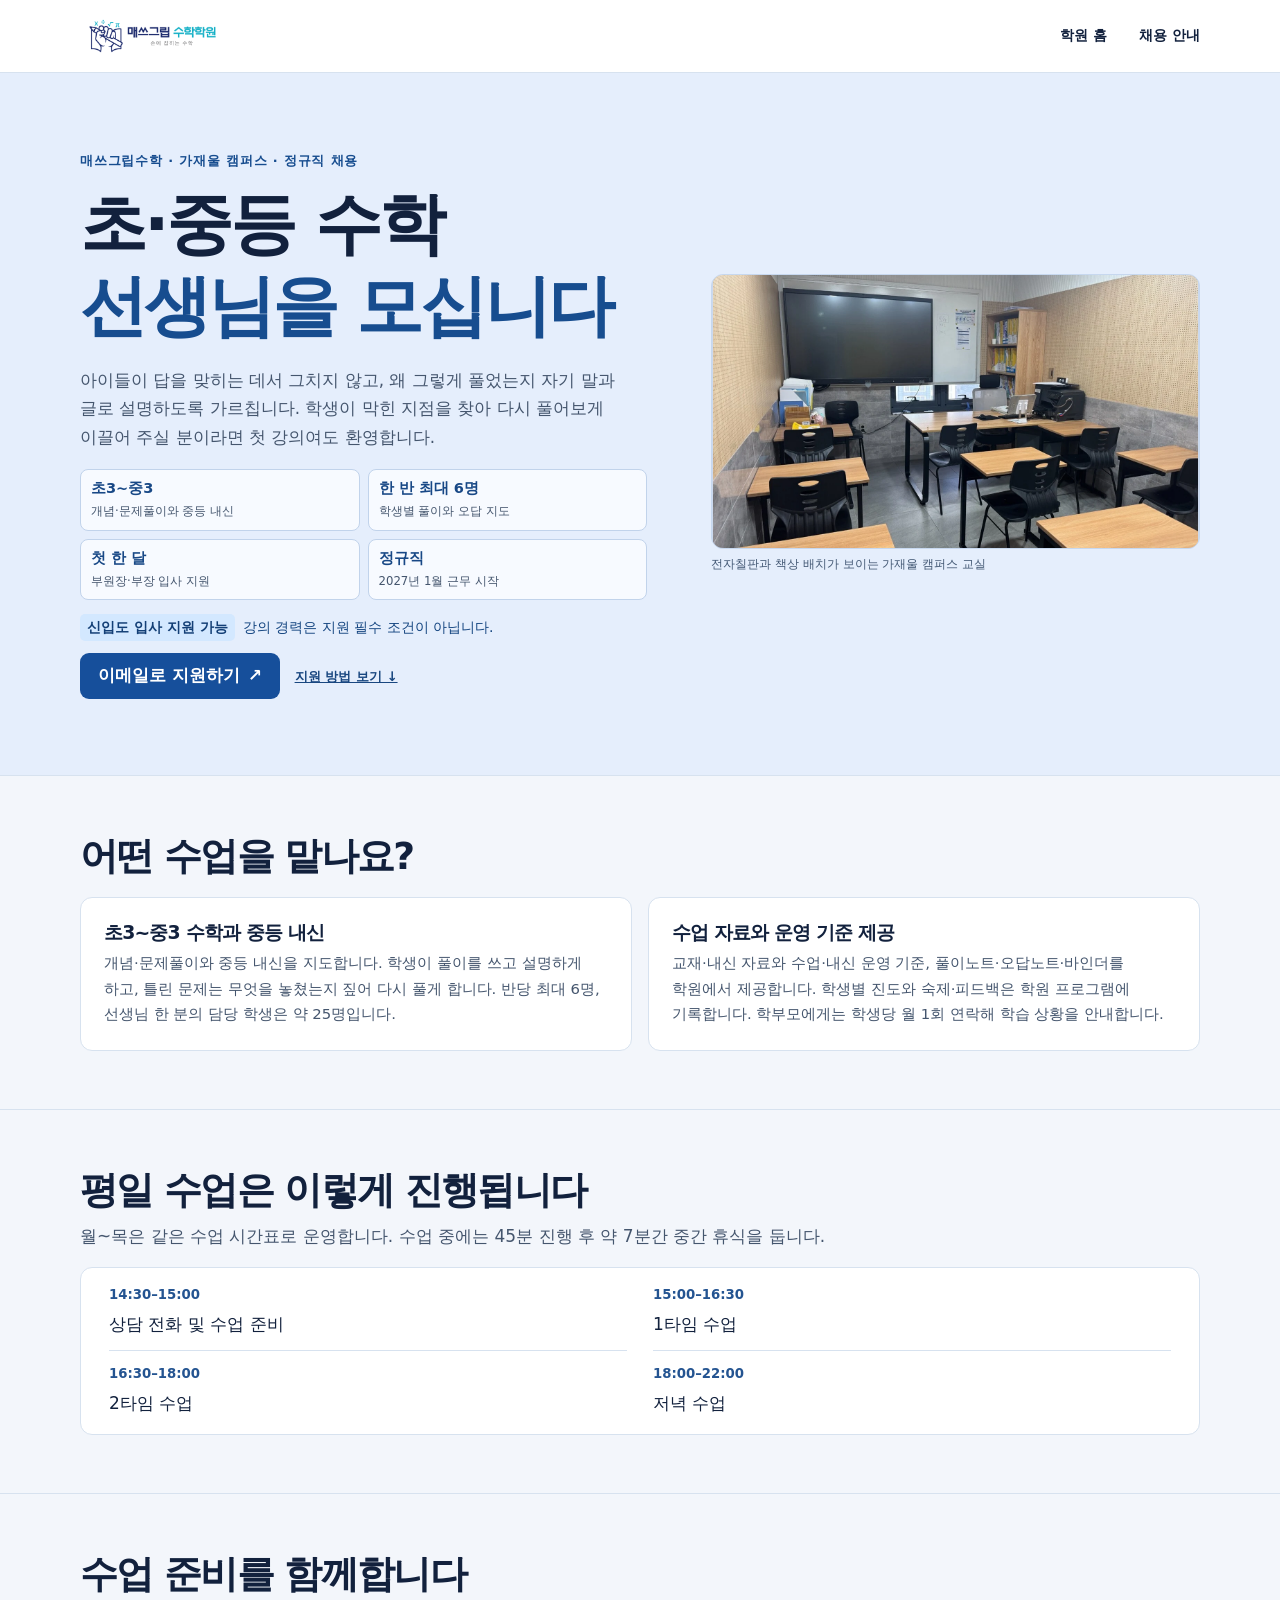
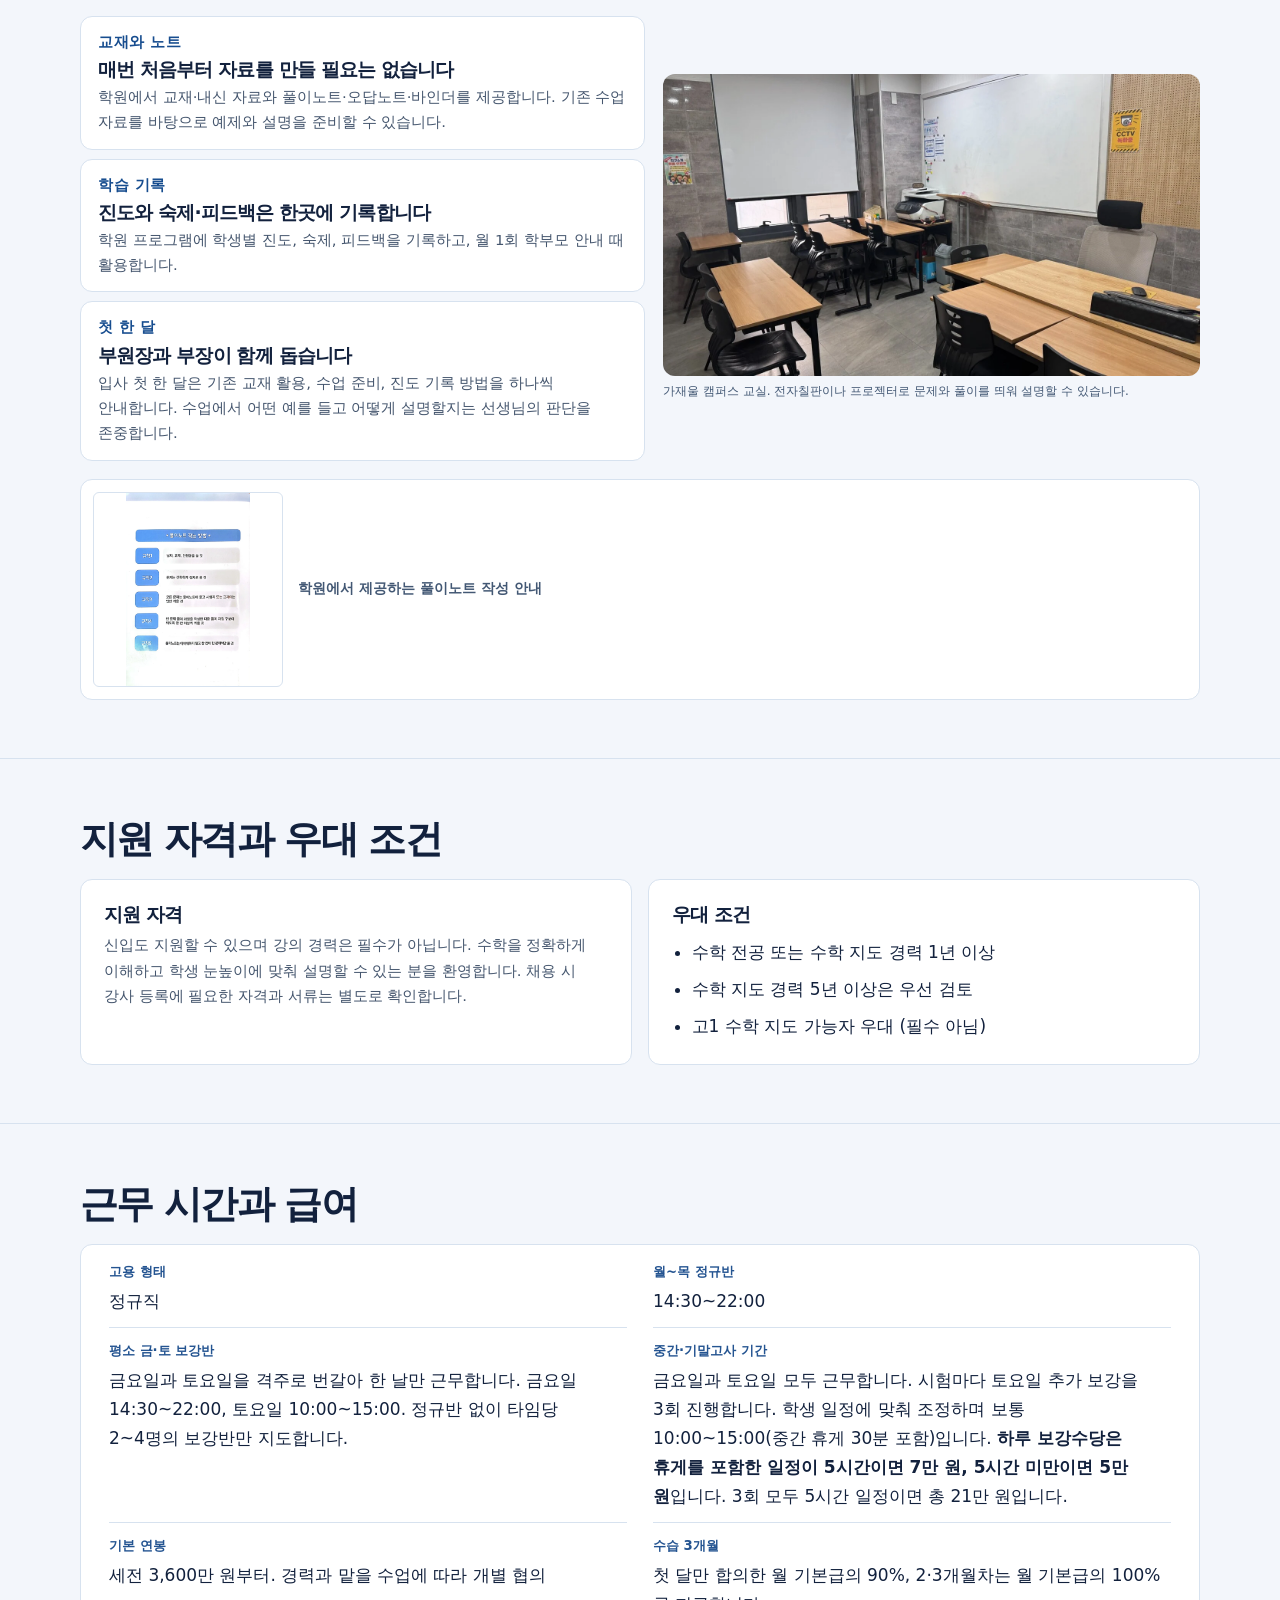
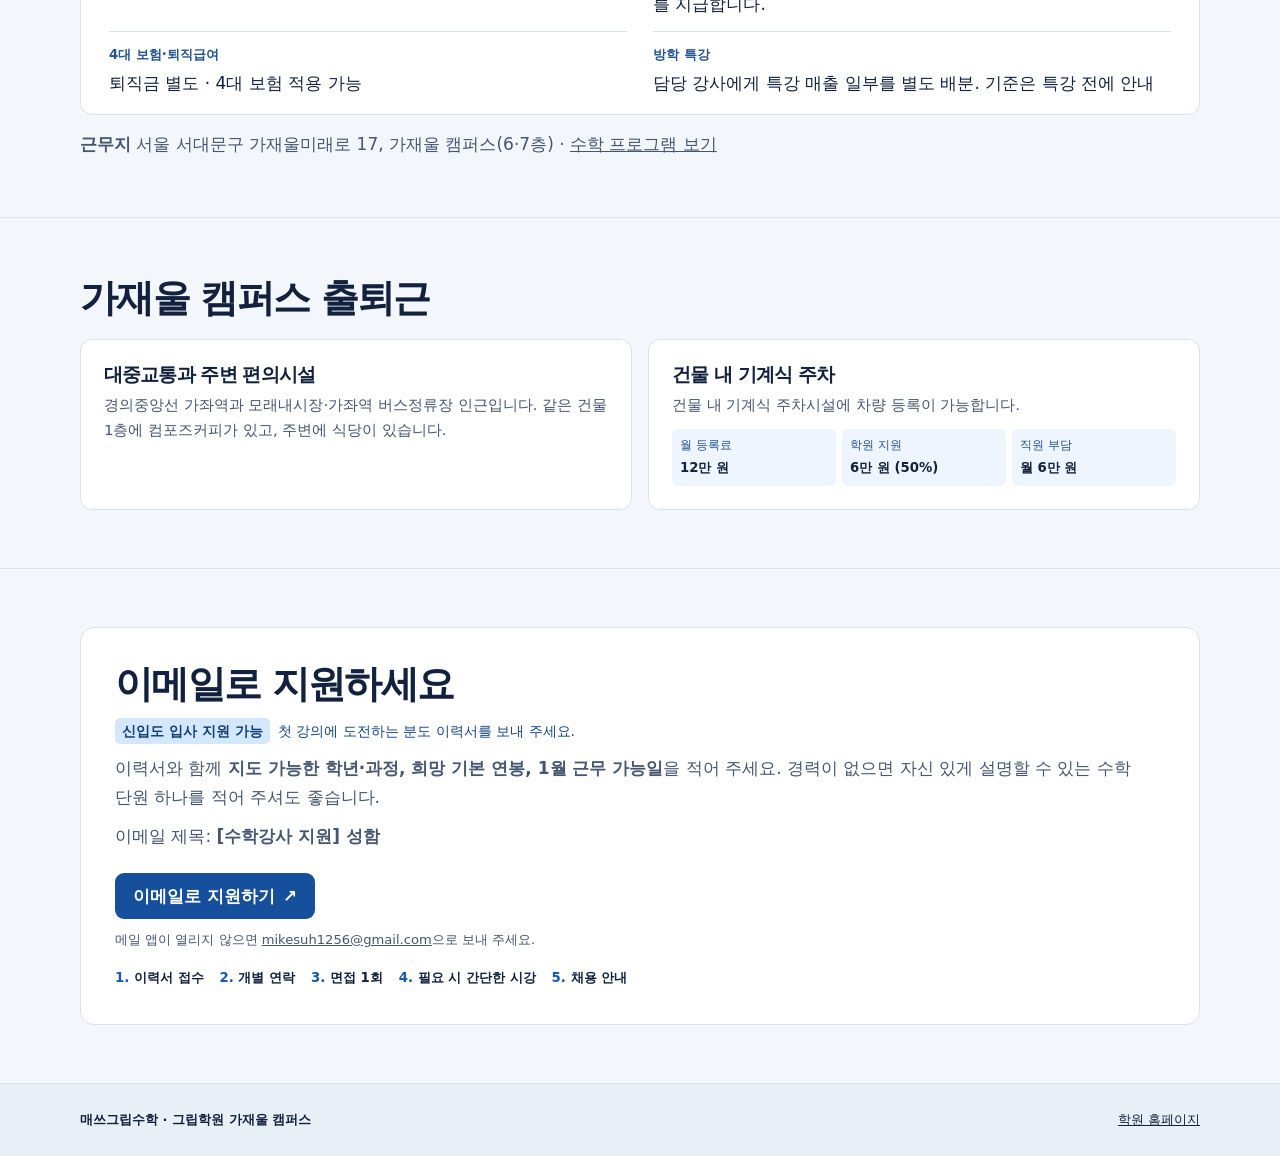
==== recruit/index.html @ 3f218a0b "Add Math instructor recruiting page" ====
<!doctype html>
<html lang="ko"><head><meta charset="utf-8"><meta name="viewport" content="width=device-width,initial-scale=1"><title>초·중등 수학 강사 채용 | 매쓰그립수학</title><meta name="description" content="서울 서대문구 가재울 매쓰그립수학에서 초3~중3을 지도할 수학 선생님을 모십니다."><link rel="stylesheet" href="_assets/recruit.css"></head>
<body><a class="skip" href="#main">본문 바로가기</a>
<header class="top"><div class="wrap"><a href="https://www.megrip.com/math.html" aria-label="매쓰그립수학 프로그램"><img class="logo" src="_assets/math-logo-wordmark.png" alt="매쓰그립수학"></a><nav class="nav" aria-label="주 메뉴"><a href="https://www.megrip.com/">학원 홈</a><a href="/recruit/" aria-current="page">채용 안내</a></nav></div></header>
<main id="main"><div class="hero"><div class="wrap split"><div><p class="kicker">매쓰그립수학 · 가재울 캠퍼스 · 정규직 채용</p><h1>초·중등 수학 <span>선생님을 모십니다</span></h1><p class="lead">아이들이 답을 맞히는 데서 그치지 않고, 왜 그렇게 풀었는지 자기 말과 글로 설명하도록 가르칩니다. 학생이 막힌 지점을 찾아 다시 풀어보게 이끌어 주실 분이라면 첫 강의여도 환영합니다.</p>
<ul class="hero-facts" aria-label="채용 핵심 조건"><li><strong>초3~중3</strong><span>개념·문제풀이와 중등 내신</span></li><li><strong>한 반 최대 6명</strong><span>학생별 풀이와 오답 지도</span></li><li><strong>첫 한 달</strong><span>부원장·부장 입사 지원</span></li><li><strong>정규직</strong><span>2027년 1월 근무 시작</span></li></ul>
<p class="welcome"><strong>신입도 입사 지원 가능</strong><span>강의 경력은 지원 필수 조건이 아닙니다.</span></p>
<a class="cta" href="mailto:mikesuh1256@gmail.com?subject=%5B%EC%88%98%ED%95%99%EA%B0%95%EC%82%AC%20%EC%A7%80%EC%9B%90%5D%20%EC%84%B1%ED%95%A8">이메일로 지원하기 <span aria-hidden="true">↗</span></a> <a class="method" href="#apply">지원 방법 보기 ↓</a></div><figure class="hero-media"><img src="_assets/classroom-electronic-board.webp" alt="전자칠판과 개별 책상이 있는 가재울 캠퍼스 교실 전경" fetchpriority="high"><figcaption>전자칠판과 책상 배치가 보이는 가재울 캠퍼스 교실</figcaption></figure></div></div>

<section class="section" aria-labelledby="work-title"><div class="wrap"><h2 id="work-title">어떤 수업을 맡나요?</h2><div class="stack">
<article class="tile"><h3>초3~중3 수학과 중등 내신</h3><p>개념·문제풀이와 중등 내신을 지도합니다. 학생이 풀이를 쓰고 설명하게 하고, 틀린 문제는 무엇을 놓쳤는지 짚어 다시 풀게 합니다. 반당 최대 6명, 선생님 한 분의 담당 학생은 약 25명입니다.</p></article>
<article class="tile"><h3>수업 자료와 운영 기준 제공</h3><p>교재·내신 자료와 수업·내신 운영 기준, 풀이노트·오답노트·바인더를 학원에서 제공합니다. 학생별 진도와 숙제·피드백은 학원 프로그램에 기록합니다. 학부모에게는 학생당 월 1회 연락해 학습 상황을 안내합니다.</p></article></div></div></section>

<section class="section" aria-labelledby="day-title"><div class="wrap"><h2 id="day-title">평일 수업은 이렇게 진행됩니다</h2><p class="intro">월~목은 같은 수업 시간표로 운영합니다. 수업 중에는 45분 진행 후 약 7분간 중간 휴식을 둡니다.</p><dl class="facts schedule">
<div><dt>14:30–15:00</dt><dd>상담 전화 및 수업 준비</dd></div>
<div><dt>15:00–16:30</dt><dd>1타임 수업</dd></div>
<div><dt>16:30–18:00</dt><dd>2타임 수업</dd></div>
<div><dt>18:00–22:00</dt><dd>저녁 수업</dd></div>
</dl></div></section>

<section class="section" aria-labelledby="school-title"><div class="wrap"><h2 id="school-title">수업 준비를 함께합니다</h2><div class="support-grid">
<div class="support-list">
<article class="tile"><p class="type">교재와 노트</p><h3>매번 처음부터 자료를 만들 필요는 없습니다</h3><p>학원에서 교재·내신 자료와 풀이노트·오답노트·바인더를 제공합니다. 기존 수업 자료를 바탕으로 예제와 설명을 준비할 수 있습니다.</p></article>
<article class="tile"><p class="type">학습 기록</p><h3>진도와 숙제·피드백은 한곳에 기록합니다</h3><p>학원 프로그램에 학생별 진도, 숙제, 피드백을 기록하고, 월 1회 학부모 안내 때 활용합니다.</p></article>
<article class="tile"><p class="type">첫 한 달</p><h3>부원장과 부장이 함께 돕습니다</h3><p>입사 첫 한 달은 기존 교재 활용, 수업 준비, 진도 기록 방법을 하나씩 안내합니다. 수업에서 어떤 예를 들고 어떻게 설명할지는 선생님의 판단을 존중합니다.</p></article>
</div><figure class="detail-media support-photo"><img src="_assets/classroom-whiteboard.webp" alt="화이트보드와 프로젝터 스크린, 책상이 있는 가재울 캠퍼스 빈 교실" loading="lazy"><figcaption>가재울 캠퍼스 교실. 전자칠판이나 프로젝터로 문제와 풀이를 띄워 설명할 수 있습니다.</figcaption></figure></div><figure class="note-guide"><a href="_assets/notebook-writing-guide.webp" aria-label="학원에서 제공하는 풀이노트 작성 안내 크게 보기"><img src="_assets/notebook-writing-guide.webp" alt="문제를 적고 풀이 과정을 정리하는 순서를 담은 풀이노트 작성 안내" loading="lazy"></a><figcaption>학원에서 제공하는 풀이노트 작성 안내</figcaption></figure></div></section>

<section class="section" aria-labelledby="qual-title"><div class="wrap"><h2 id="qual-title">지원 자격과 우대 조건</h2><div class="stack"><article class="tile"><h3>지원 자격</h3><p>신입도 지원할 수 있으며 강의 경력은 필수가 아닙니다. 수학을 정확하게 이해하고 학생 눈높이에 맞춰 설명할 수 있는 분을 환영합니다. 채용 시 강사 등록에 필요한 자격과 서류는 별도로 확인합니다.</p></article><article class="tile"><h3>우대 조건</h3><ul><li>수학 전공 또는 수학 지도 경력 1년 이상</li><li>수학 지도 경력 5년 이상은 우선 검토</li><li>고1 수학 지도 가능자 우대 (필수 아님)</li></ul></article></div></div></section>

<section class="section" aria-labelledby="terms-title"><div class="wrap"><h2 id="terms-title">근무 시간과 급여</h2>
<!-- EMPLOYMENT TERMS: edit only this block after owner sign-off. -->
<dl class="facts"><div><dt>고용 형태</dt><dd>정규직</dd></div><div><dt>월~목 정규반</dt><dd>14:30~22:00</dd></div><div><dt>평소 금·토 보강반</dt><dd>금요일과 토요일을 격주로 번갈아 한 날만 근무합니다. 금요일 14:30~22:00, 토요일 10:00~15:00. 정규반 없이 타임당 2~4명의 보강반만 지도합니다.</dd></div><div><dt>중간·기말고사 기간</dt><dd>금요일과 토요일 모두 근무합니다. 시험마다 토요일 추가 보강을 3회 진행합니다. 학생 일정에 맞춰 조정하며 보통 10:00~15:00(중간 휴게 30분 포함)입니다. <strong>하루 보강수당은 휴게를 포함한 일정이 5시간이면 7만 원, 5시간 미만이면 5만 원</strong>입니다. 3회 모두 5시간 일정이면 총 21만 원입니다.</dd></div><div><dt>기본 연봉</dt><dd>세전 3,600만 원부터. 경력과 맡을 수업에 따라 개별 협의</dd></div><div><dt>수습 3개월</dt><dd>첫 달만 합의한 월 기본급의 90%, 2·3개월차는 월 기본급의 100%를 지급합니다.</dd></div><div><dt>4대 보험·퇴직급여</dt><dd>퇴직금 별도 · 4대 보험 적용 가능</dd></div><div><dt>방학 특강</dt><dd>담당 강사에게 특강 매출 일부를 별도 배분. 기준은 특강 전에 안내</dd></div></dl>
<p class="location"><strong>근무지</strong> 서울 서대문구 가재울미래로 17, 가재울 캠퍼스(6·7층) · <a href="https://www.megrip.com/math.html">수학 프로그램 보기</a></p></div></section>

<section class="section" aria-labelledby="location-title"><div class="wrap"><h2 id="location-title">가재울 캠퍼스 출퇴근</h2><div class="stack">
<article class="tile"><h3>대중교통과 주변 편의시설</h3><p>경의중앙선 가좌역과 모래내시장·가좌역 버스정류장 인근입니다. 같은 건물 1층에 컴포즈커피가 있고, 주변에 식당이 있습니다.</p></article>
<article class="tile"><h3>건물 내 기계식 주차</h3><p>건물 내 기계식 주차시설에 차량 등록이 가능합니다.</p><dl class="parking"><div><dt>월 등록료</dt><dd>12만 원</dd></div><div><dt>학원 지원</dt><dd>6만 원 (50%)</dd></div><div><dt>직원 부담</dt><dd>월 6만 원</dd></div></dl></article>
</div></div></section>

<section class="section" id="apply" aria-labelledby="apply-title"><div class="wrap"><div class="apply"><h2 id="apply-title">이메일로 지원하세요</h2><p class="welcome"><strong>신입도 입사 지원 가능</strong><span>첫 강의에 도전하는 분도 이력서를 보내 주세요.</span></p><p>이력서와 함께 <strong>지도 가능한 학년·과정, 희망 기본 연봉, 1월 근무 가능일</strong>을 적어 주세요. 경력이 없으면 자신 있게 설명할 수 있는 수학 단원 하나를 적어 주셔도 좋습니다.</p><p>이메일 제목: <strong>[수학강사 지원] 성함</strong></p>
<a class="cta" href="mailto:mikesuh1256@gmail.com?subject=%5B%EC%88%98%ED%95%99%EA%B0%95%EC%82%AC%20%EC%A7%80%EC%9B%90%5D%20%EC%84%B1%ED%95%A8">이메일로 지원하기 <span aria-hidden="true">↗</span></a>
<p class="fine">메일 앱이 열리지 않으면 <a href="mailto:mikesuh1256@gmail.com">mikesuh1256@gmail.com</a>으로 보내 주세요.</p>
<ol class="steps" aria-label="채용 절차"><li>이력서 접수</li><li>개별 연락</li><li>면접 1회</li><li>필요 시 간단한 시강</li><li>채용 안내</li></ol></div></div></section></main>
<footer class="foot"><div class="wrap"><strong>매쓰그립수학 · 그립학원 가재울 캠퍼스</strong><a href="https://www.megrip.com/">학원 홈페이지</a></div></footer></body></html>
---- recruit/_assets/recruit.css ----
:root{color-scheme:light;--ink:#12213d;--muted:#45566e;--accent:#1559ad;--paper:#f3f6fb;--white:#fff;--line:#d7e2ef;--measure:1120px}
*{box-sizing:border-box}html{scroll-behavior:smooth}body{margin:0;background:var(--paper);color:var(--ink);font:400 17px/1.7 "Noto Sans KR","Apple SD Gothic Neo","Malgun Gothic",system-ui,sans-serif;word-break:keep-all}
a{color:inherit}a:focus-visible{outline:3px solid #0e61ca;outline-offset:4px}
img{display:block;max-width:100%}h1,h2,h3,p{margin:0}h1,h2,h3{line-height:1.22;letter-spacing:-.045em}h1{font-size:clamp(2.35rem,5.45vw,4.2rem)}h2{font-size:clamp(1.65rem,3.1vw,2.35rem)}h3{font-size:1.18rem}p{color:var(--muted)}ul{margin:12px 0 0;padding-left:1.15em}li+li{margin-top:8px}
.wrap{width:min(var(--measure),calc(100% - 64px));margin-inline:auto}.skip{position:absolute;top:-60px;left:16px;background:#fff;padding:6px;z-index:5}.skip:focus{top:6px}.top{background:var(--white);border-bottom:1px solid var(--line)}.top .wrap,.foot .wrap{display:flex;align-items:center;justify-content:space-between;gap:16px;min-height:72px}.logo{width:145px;min-width:100px}.nav{display:flex;gap:clamp(12px,3vw,32px);font-size:.86rem;align-items:center;font-weight:700}.nav a{text-decoration:none}.nav a:hover,.fine a:hover{text-decoration:underline}
.hero{padding:clamp(32px,6vw,78px) 0;background:#e5eefc;border-bottom:1px solid var(--line)}.split{display:grid;grid-template-columns:1.16fr 1fr;align-items:center;gap:clamp(22px,5vw,64px)}.kicker{font-size:.8rem;font-weight:850;color:#174d8f;letter-spacing:.065em;margin-bottom:12px}.lead{max-width:42em;margin-top:18px;font-size:1.05rem}.type{font-size:.85rem;font-weight:800;color:#174d8f;letter-spacing:.035em;margin-bottom:7px}.hero h1 span{display:block;color:#174d8f}.pillset{display:flex;flex-wrap:wrap;gap:8px;margin-top:18px}.pill{border:1px solid #b8cdea;padding:3px 10px;border-radius:99px;background:#f7faff;font-size:.81rem;font-weight:750}.cta{display:inline-flex;align-items:center;justify-content:center;min-height:46px;border-radius:9px;background:#164f9b;color:white;padding:10px 18px;text-decoration:none;font-weight:800;line-height:1.35;gap:8px}.cta:hover{background:#103a75}.hero .cta,.apply .cta{margin-top:22px}.hero-media,.detail-media{margin:0}.hero-media img{width:100%;aspect-ratio:4/3;object-fit:cover;border-radius:16px;border:1px solid #c7d8ef;background:#ccd9ed}.hero-media figcaption,.detail-media figcaption{font-size:.75rem;margin-top:5px;color:#435874}
.section{padding:clamp(30px,5vw,58px) 0}.section+.section{border-top:1px solid var(--line)}.intro{margin-top:8px}.job-card{margin-top:18px;padding:clamp(18px,4vw,29px);display:flex;align-items:center;justify-content:space-between;gap:20px;background:white;border:1px solid var(--line);border-radius:14px}.job-card p:not(.type){margin-top:9px}.stack{display:grid;grid-template-columns:1fr 1fr;gap:16px;margin-top:17px}.tile{background:white;border:1px solid var(--line);border-radius:12px;padding:clamp(15px,3vw,23px)}.tile h3{margin-bottom:7px}.tile p{font-size:.93rem}.facts{display:grid;grid-template-columns:repeat(2,minmax(0,1fr));gap:0 26px;margin:16px 0 0;background:white;padding:4px clamp(16px,3.5vw,28px);border:1px solid var(--line);border-radius:12px}.facts div{padding:12px 0;border-bottom:1px solid var(--line)}.facts div:nth-last-child(-n+2){border-bottom:0}.facts dt{font-size:.83rem;font-weight:850;color:#245491}.facts dd{margin:3px 0 0}.location{margin-top:15px}.detail-media img{width:100%;aspect-ratio:16/8;object-fit:cover;border-radius:12px}.apply{background:white;border:1px solid var(--line);border-radius:14px;padding:clamp(18px,4vw,34px)}.apply p{margin-top:10px}.fine{font-size:.82rem;margin-top:12px;overflow-wrap:anywhere}.steps{display:flex;flex-wrap:wrap;gap:7px 16px;padding:0;margin:16px 0 0;list-style:none;counter-reset:step}.steps li{margin:0;counter-increment:step;font-size:.83rem;font-weight:750}.steps li:before{content:counter(step) ". ";color:var(--accent)}.foot{background:#e9eff7;border-top:1px solid var(--line);font-size:.82rem}.foot .wrap{padding-block:14px}
@media(max-width:700px){body{font-size:16px}.wrap{width:calc(100% - 36px)}.top .wrap,.foot .wrap{min-height:58px}.logo{width:118px}.split,.stack{grid-template-columns:1fr}.hero-media img{aspect-ratio:16/10}.job-card{align-items:flex-start;flex-direction:column}.facts{grid-template-columns:1fr}.facts div:nth-last-child(2){border-bottom:1px solid var(--line)}.foot .wrap{align-items:flex-start;flex-direction:column;gap:6px}.nav{gap:10px}}
@media(prefers-reduced-motion:reduce){html{scroll-behavior:auto}}
.method{display:inline-block;margin:12px 0 0 9px;padding:5px 0;font-size:.83rem;font-weight:750;color:#194780}.method:hover{color:var(--ink)}
.hero-media img[src*="classroom-"],.detail-media img[src*="classroom-"]{aspect-ratio:16/9;object-fit:contain;object-position:center;border-radius:12px}
.hero-facts{list-style:none;padding:0;display:grid;grid-template-columns:repeat(2,minmax(0,1fr));gap:8px;margin:18px 0 0}.hero-facts li{padding:8px 10px;margin:0;background:#f7faff;border:1px solid #c1d3eb;border-radius:8px;line-height:1.38}.hero-facts strong{display:block;font-size:.91rem;color:#184886}.hero-facts span{font-size:.73rem;color:#45566e}.welcome{display:flex;flex-wrap:wrap;gap:4px 8px;align-items:baseline;margin-top:14px;color:#144580;font-size:.88rem;line-height:1.45}.welcome strong{display:inline-block;background:#d3e8ff;border-radius:5px;padding:3px 7px;color:#133f76}.hero .cta{margin-top:12px}
.support-grid{display:grid;grid-template-columns:1fr .95fr;align-items:center;gap:18px;margin-top:18px}.support-list{display:grid;gap:9px}.support-list .tile{padding:13px 17px}.support-list .type{margin-bottom:3px}.support-list .tile h3{margin-bottom:4px}.parking{display:grid;grid-template-columns:repeat(3,minmax(0,1fr));gap:6px;margin:11px 0 0}.parking div{background:#eef5fe;padding:6px 8px;border-radius:6px}.parking dt{font-size:.74rem;color:#245491}.parking dd{margin:2px 0 0;font-size:.83rem;font-weight:800}
@media(max-width:700px){.support-grid{grid-template-columns:1fr}.hero-facts li{padding:7px 9px}}

.note-guide{margin:18px 0 0;display:grid;grid-template-columns:minmax(100px,190px) minmax(0,1fr);gap:15px;align-items:center;background:white;border:1px solid var(--line);padding:12px;border-radius:12px}.note-guide img{max-height:195px;width:100%;object-fit:contain;border:1px solid var(--line);border-radius:6px}.note-guide figcaption{font-size:.88rem;font-weight:700;color:#435874}
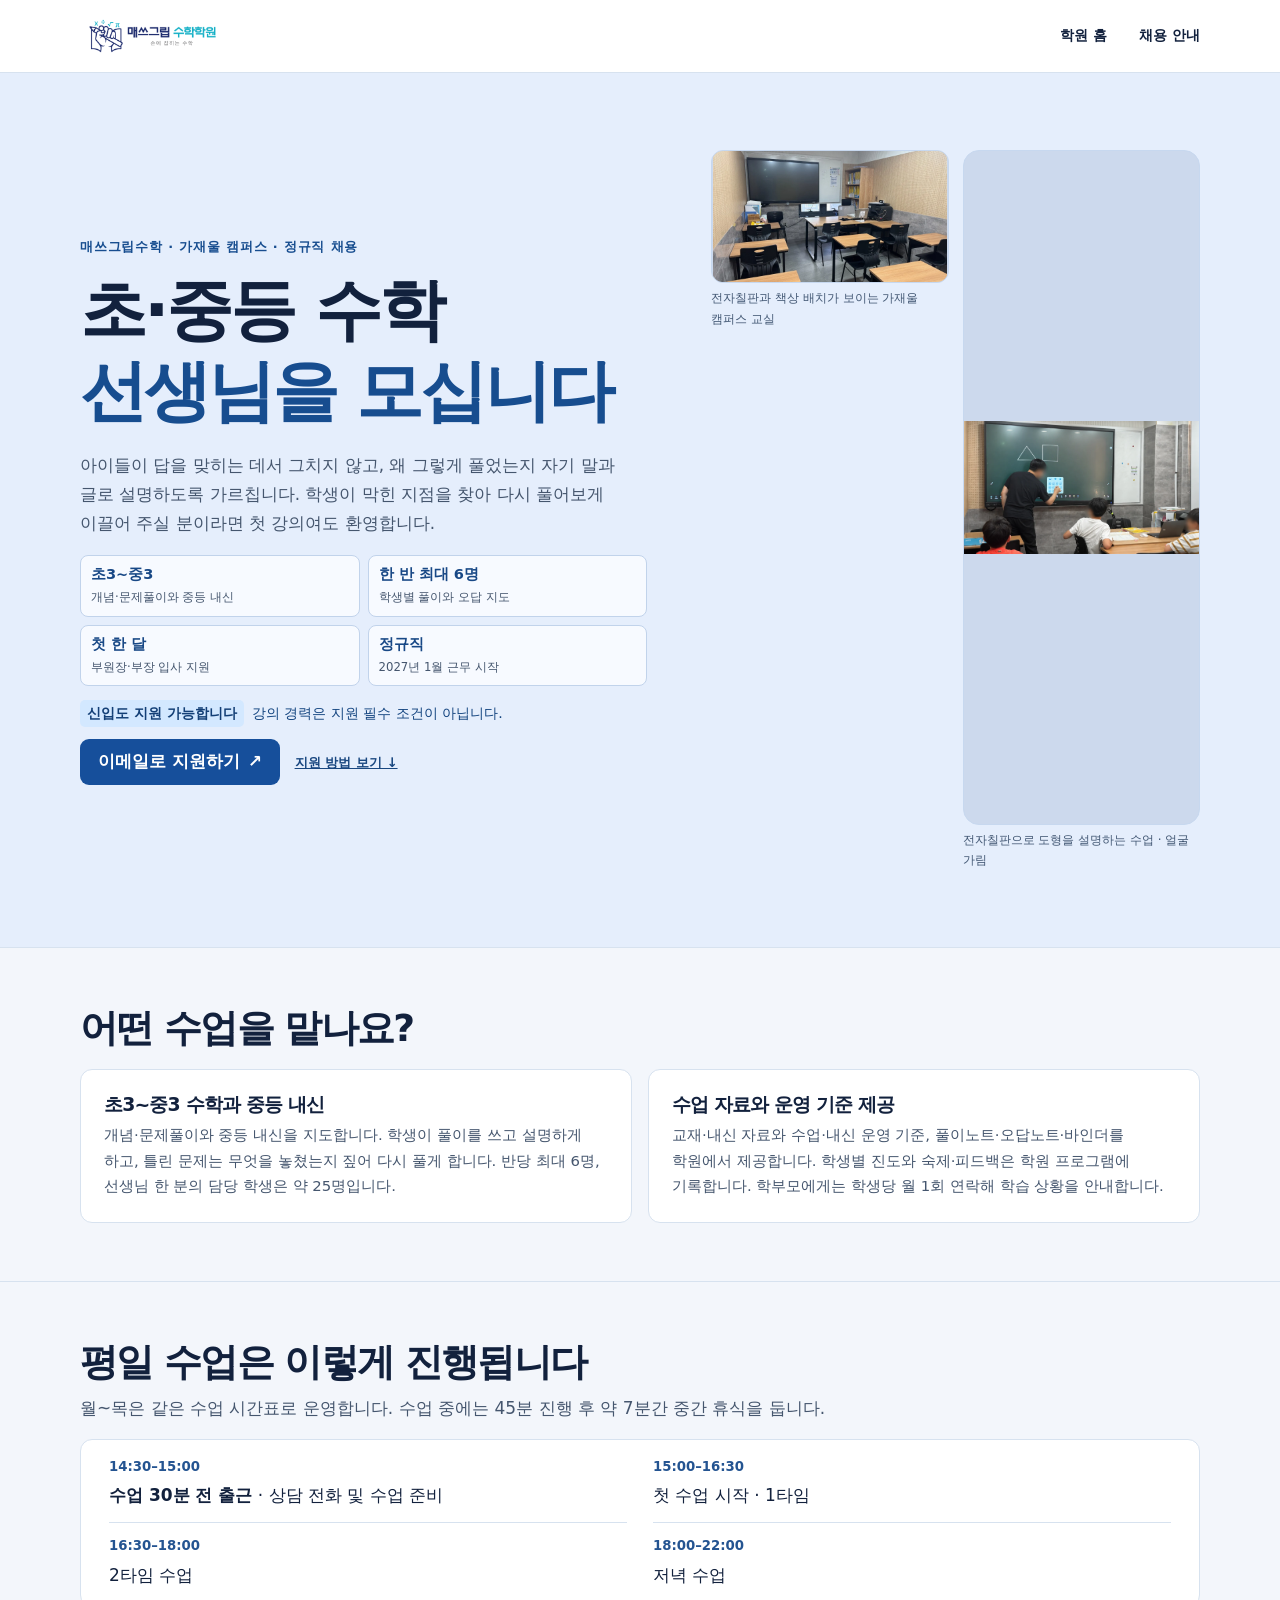
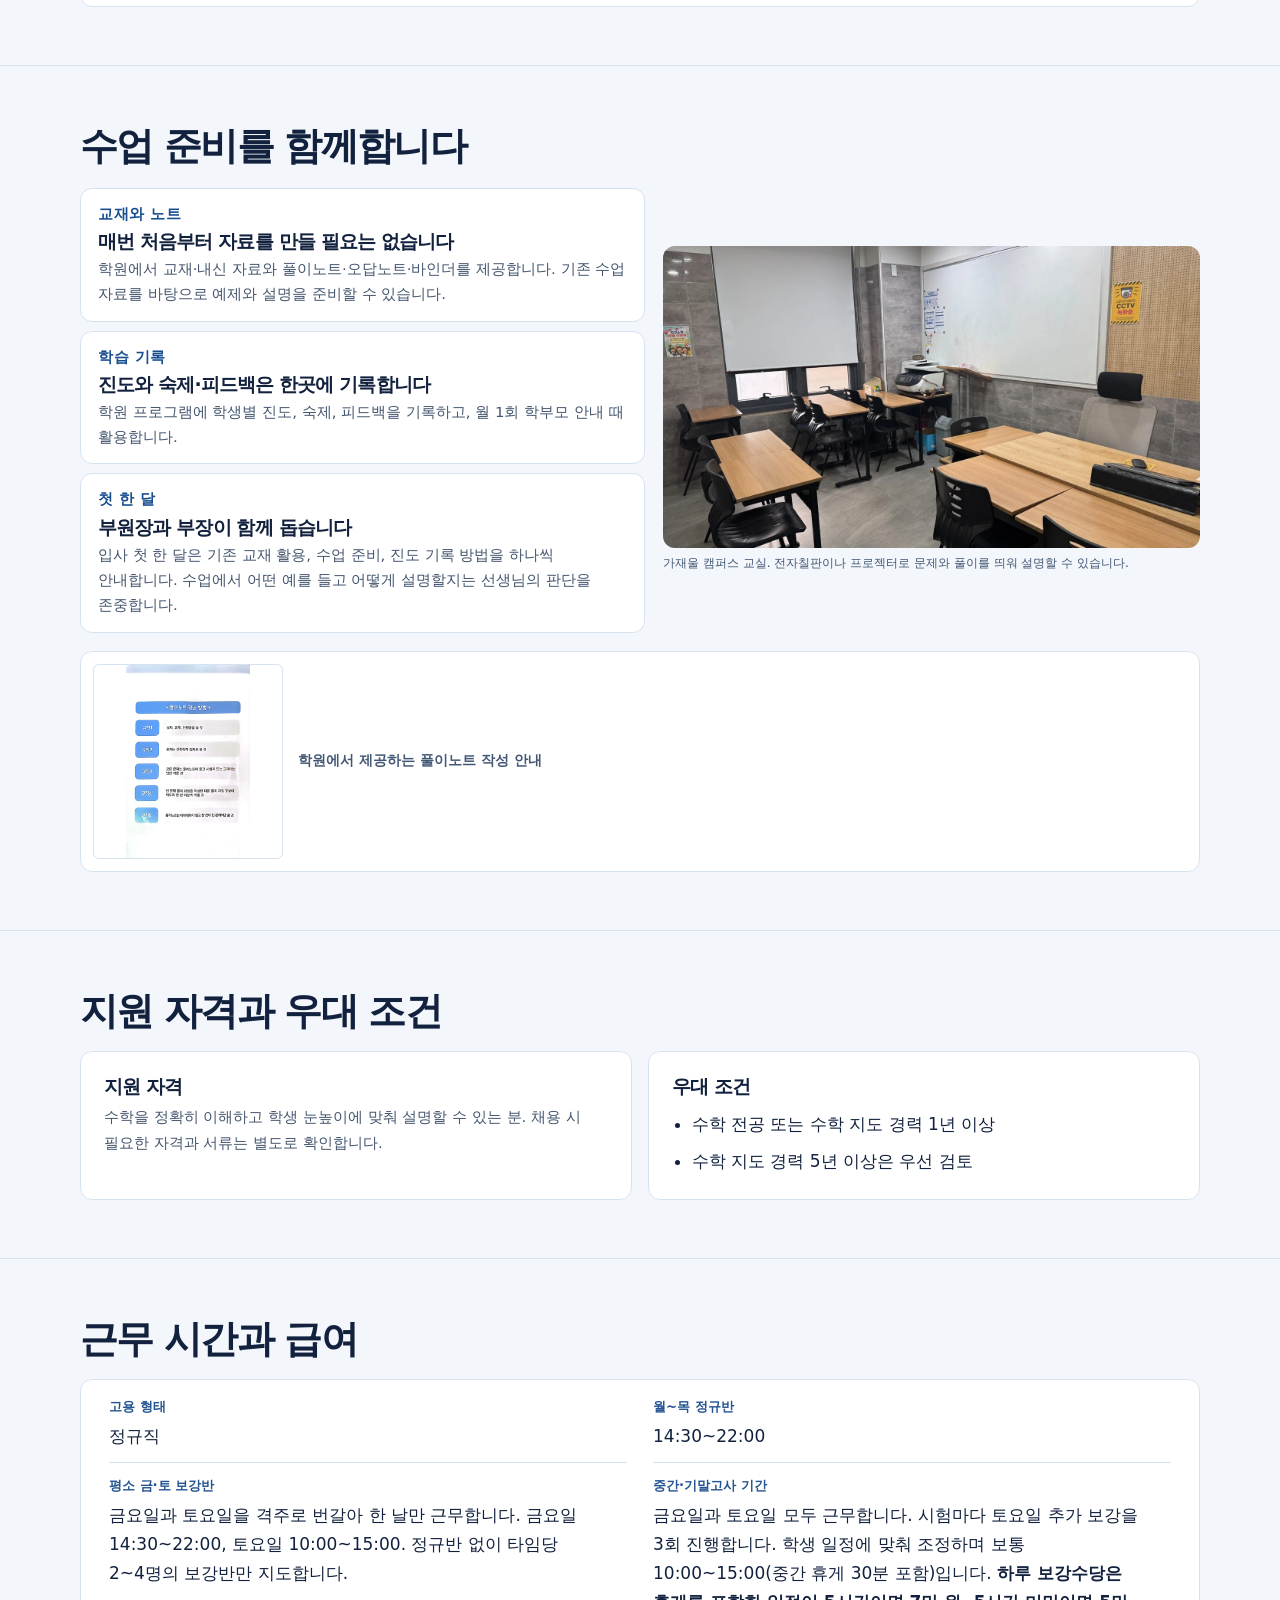
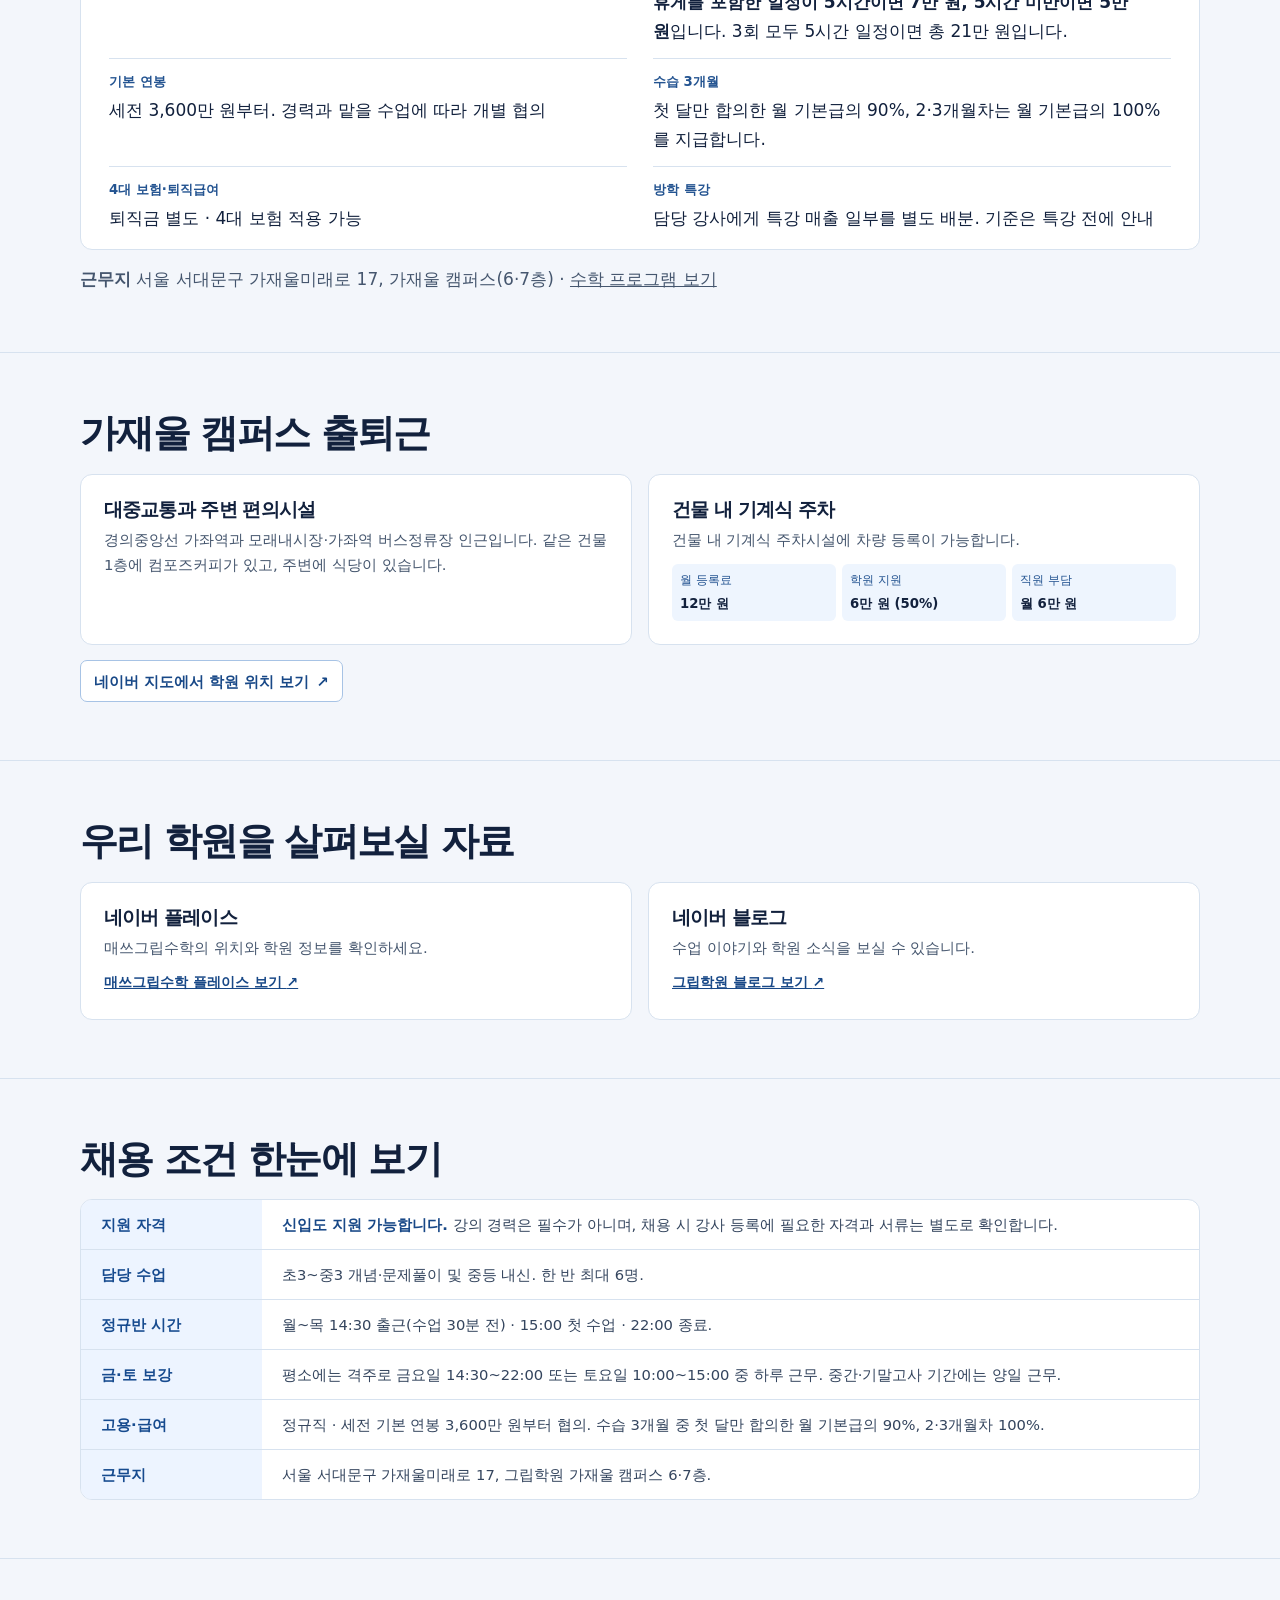
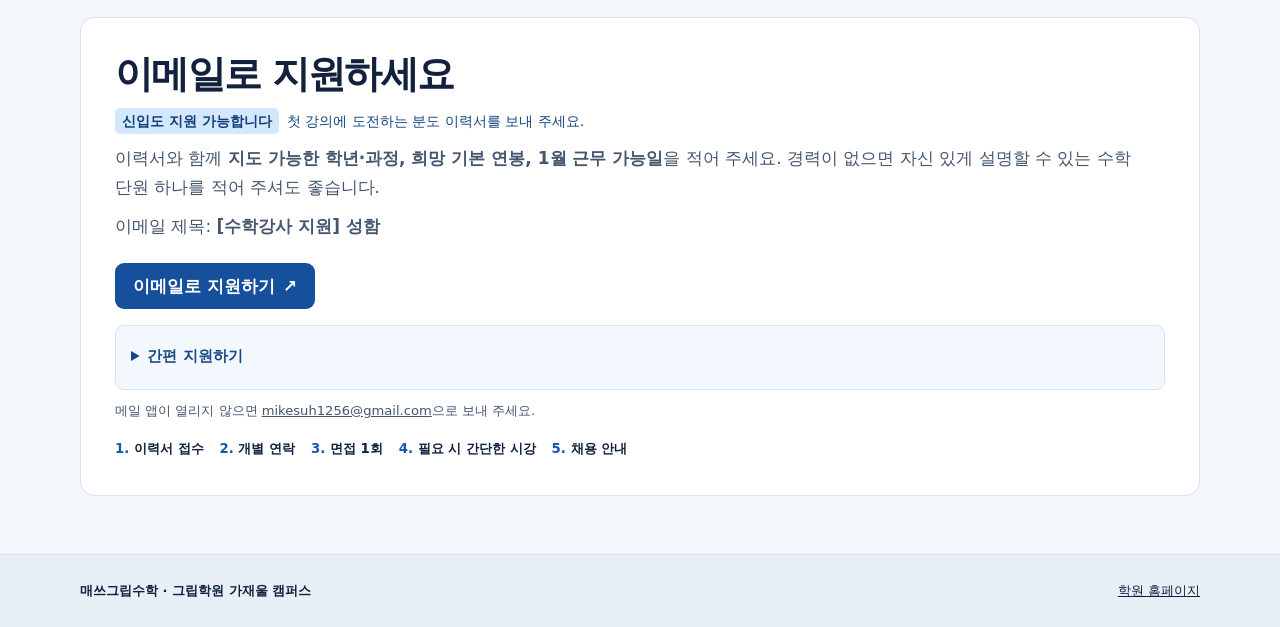
==== commit 1cea27bd: "Improve recruiting details and email-draft application" ====
--- a/recruit/index.html
+++ b/recruit/index.html
@@ -1,19 +1,19 @@
 <!doctype html>
-<html lang="ko"><head><meta charset="utf-8"><meta name="viewport" content="width=device-width,initial-scale=1"><title>초·중등 수학 강사 채용 | 매쓰그립수학</title><meta name="description" content="서울 서대문구 가재울 매쓰그립수학에서 초3~중3을 지도할 수학 선생님을 모십니다."><link rel="stylesheet" href="_assets/recruit.css"></head>
+<html lang="ko"><head><meta charset="utf-8"><meta name="viewport" content="width=device-width,initial-scale=1"><title>초·중등 수학 강사 채용 | 매쓰그립수학</title><meta name="description" content="서울 서대문구 가재울 매쓰그립수학에서 초3~중3을 지도할 수학 선생님을 모십니다."><link rel="stylesheet" href="/recruit/_assets/recruit.css"></head>
 <body><a class="skip" href="#main">본문 바로가기</a>
-<header class="top"><div class="wrap"><a href="https://www.megrip.com/math.html" aria-label="매쓰그립수학 프로그램"><img class="logo" src="_assets/math-logo-wordmark.png" alt="매쓰그립수학"></a><nav class="nav" aria-label="주 메뉴"><a href="https://www.megrip.com/">학원 홈</a><a href="/recruit/" aria-current="page">채용 안내</a></nav></div></header>
+<header class="top"><div class="wrap"><a href="https://www.megrip.com/math.html" aria-label="매쓰그립수학 프로그램"><img class="logo" src="/recruit/_assets/math-logo-wordmark.png" alt="매쓰그립수학"></a><nav class="nav" aria-label="주 메뉴"><a href="https://www.megrip.com/">학원 홈</a><a href="/recruit/" aria-current="page">채용 안내</a></nav></div></header>
 <main id="main"><div class="hero"><div class="wrap split"><div><p class="kicker">매쓰그립수학 · 가재울 캠퍼스 · 정규직 채용</p><h1>초·중등 수학 <span>선생님을 모십니다</span></h1><p class="lead">아이들이 답을 맞히는 데서 그치지 않고, 왜 그렇게 풀었는지 자기 말과 글로 설명하도록 가르칩니다. 학생이 막힌 지점을 찾아 다시 풀어보게 이끌어 주실 분이라면 첫 강의여도 환영합니다.</p>
 <ul class="hero-facts" aria-label="채용 핵심 조건"><li><strong>초3~중3</strong><span>개념·문제풀이와 중등 내신</span></li><li><strong>한 반 최대 6명</strong><span>학생별 풀이와 오답 지도</span></li><li><strong>첫 한 달</strong><span>부원장·부장 입사 지원</span></li><li><strong>정규직</strong><span>2027년 1월 근무 시작</span></li></ul>
-<p class="welcome"><strong>신입도 입사 지원 가능</strong><span>강의 경력은 지원 필수 조건이 아닙니다.</span></p>
-<a class="cta" href="mailto:mikesuh1256@gmail.com?subject=%5B%EC%88%98%ED%95%99%EA%B0%95%EC%82%AC%20%EC%A7%80%EC%9B%90%5D%20%EC%84%B1%ED%95%A8">이메일로 지원하기 <span aria-hidden="true">↗</span></a> <a class="method" href="#apply">지원 방법 보기 ↓</a></div><figure class="hero-media"><img src="_assets/classroom-electronic-board.webp" alt="전자칠판과 개별 책상이 있는 가재울 캠퍼스 교실 전경" fetchpriority="high"><figcaption>전자칠판과 책상 배치가 보이는 가재울 캠퍼스 교실</figcaption></figure></div></div>
+<p class="welcome"><strong>신입도 지원 가능합니다</strong><span>강의 경력은 지원 필수 조건이 아닙니다.</span></p>
+<a class="cta" href="mailto:mikesuh1256@gmail.com?subject=%5B%EC%88%98%ED%95%99%EA%B0%95%EC%82%AC%20%EC%A7%80%EC%9B%90%5D%20%EC%84%B1%ED%95%A8">이메일로 지원하기 <span aria-hidden="true">↗</span></a> <a class="method" href="#apply">지원 방법 보기 ↓</a></div><div class="hero-visuals has-teacher"><figure class="hero-media"><img src="/recruit/_assets/classroom-electronic-board.webp" alt="전자칠판과 개별 책상이 있는 가재울 캠퍼스 교실 전경" fetchpriority="high"><figcaption>전자칠판과 책상 배치가 보이는 가재울 캠퍼스 교실</figcaption></figure><figure class="hero-media teacher-visual"><img src="/recruit/_assets/math-teacher-lesson.webp" alt="가재울 교실에서 수학 선생님이 전자칠판으로 도형을 설명하는 모습" width="1199" height="675"><figcaption>전자칠판으로 도형을 설명하는 수업 · 얼굴 가림</figcaption></figure></div></div></div>
 
 <section class="section" aria-labelledby="work-title"><div class="wrap"><h2 id="work-title">어떤 수업을 맡나요?</h2><div class="stack">
 <article class="tile"><h3>초3~중3 수학과 중등 내신</h3><p>개념·문제풀이와 중등 내신을 지도합니다. 학생이 풀이를 쓰고 설명하게 하고, 틀린 문제는 무엇을 놓쳤는지 짚어 다시 풀게 합니다. 반당 최대 6명, 선생님 한 분의 담당 학생은 약 25명입니다.</p></article>
 <article class="tile"><h3>수업 자료와 운영 기준 제공</h3><p>교재·내신 자료와 수업·내신 운영 기준, 풀이노트·오답노트·바인더를 학원에서 제공합니다. 학생별 진도와 숙제·피드백은 학원 프로그램에 기록합니다. 학부모에게는 학생당 월 1회 연락해 학습 상황을 안내합니다.</p></article></div></div></section>
 
 <section class="section" aria-labelledby="day-title"><div class="wrap"><h2 id="day-title">평일 수업은 이렇게 진행됩니다</h2><p class="intro">월~목은 같은 수업 시간표로 운영합니다. 수업 중에는 45분 진행 후 약 7분간 중간 휴식을 둡니다.</p><dl class="facts schedule">
-<div><dt>14:30–15:00</dt><dd>상담 전화 및 수업 준비</dd></div>
-<div><dt>15:00–16:30</dt><dd>1타임 수업</dd></div>
+<div><dt>14:30–15:00</dt><dd><strong>수업 30분 전 출근</strong> · 상담 전화 및 수업 준비</dd></div>
+<div><dt>15:00–16:30</dt><dd>첫 수업 시작 · 1타임</dd></div>
 <div><dt>16:30–18:00</dt><dd>2타임 수업</dd></div>
 <div><dt>18:00–22:00</dt><dd>저녁 수업</dd></div>
 </dl></div></section>
@@ -23,9 +23,9 @@
 <article class="tile"><p class="type">교재와 노트</p><h3>매번 처음부터 자료를 만들 필요는 없습니다</h3><p>학원에서 교재·내신 자료와 풀이노트·오답노트·바인더를 제공합니다. 기존 수업 자료를 바탕으로 예제와 설명을 준비할 수 있습니다.</p></article>
 <article class="tile"><p class="type">학습 기록</p><h3>진도와 숙제·피드백은 한곳에 기록합니다</h3><p>학원 프로그램에 학생별 진도, 숙제, 피드백을 기록하고, 월 1회 학부모 안내 때 활용합니다.</p></article>
 <article class="tile"><p class="type">첫 한 달</p><h3>부원장과 부장이 함께 돕습니다</h3><p>입사 첫 한 달은 기존 교재 활용, 수업 준비, 진도 기록 방법을 하나씩 안내합니다. 수업에서 어떤 예를 들고 어떻게 설명할지는 선생님의 판단을 존중합니다.</p></article>
-</div><figure class="detail-media support-photo"><img src="_assets/classroom-whiteboard.webp" alt="화이트보드와 프로젝터 스크린, 책상이 있는 가재울 캠퍼스 빈 교실" loading="lazy"><figcaption>가재울 캠퍼스 교실. 전자칠판이나 프로젝터로 문제와 풀이를 띄워 설명할 수 있습니다.</figcaption></figure></div><figure class="note-guide"><a href="_assets/notebook-writing-guide.webp" aria-label="학원에서 제공하는 풀이노트 작성 안내 크게 보기"><img src="_assets/notebook-writing-guide.webp" alt="문제를 적고 풀이 과정을 정리하는 순서를 담은 풀이노트 작성 안내" loading="lazy"></a><figcaption>학원에서 제공하는 풀이노트 작성 안내</figcaption></figure></div></section>
+</div><figure class="detail-media support-photo"><img src="/recruit/_assets/classroom-whiteboard.webp" alt="화이트보드와 프로젝터 스크린, 책상이 있는 가재울 캠퍼스 빈 교실" loading="lazy"><figcaption>가재울 캠퍼스 교실. 전자칠판이나 프로젝터로 문제와 풀이를 띄워 설명할 수 있습니다.</figcaption></figure></div><figure class="note-guide"><a href="/recruit/_assets/notebook-writing-guide.webp" aria-label="학원에서 제공하는 풀이노트 작성 안내 크게 보기"><img src="/recruit/_assets/notebook-writing-guide.webp" alt="문제를 적고 풀이 과정을 정리하는 순서를 담은 풀이노트 작성 안내" loading="lazy"></a><figcaption>학원에서 제공하는 풀이노트 작성 안내</figcaption></figure></div></section>
 
-<section class="section" aria-labelledby="qual-title"><div class="wrap"><h2 id="qual-title">지원 자격과 우대 조건</h2><div class="stack"><article class="tile"><h3>지원 자격</h3><p>신입도 지원할 수 있으며 강의 경력은 필수가 아닙니다. 수학을 정확하게 이해하고 학생 눈높이에 맞춰 설명할 수 있는 분을 환영합니다. 채용 시 강사 등록에 필요한 자격과 서류는 별도로 확인합니다.</p></article><article class="tile"><h3>우대 조건</h3><ul><li>수학 전공 또는 수학 지도 경력 1년 이상</li><li>수학 지도 경력 5년 이상은 우선 검토</li><li>고1 수학 지도 가능자 우대 (필수 아님)</li></ul></article></div></div></section>
+<section class="section" aria-labelledby="qual-title"><div class="wrap"><h2 id="qual-title">지원 자격과 우대 조건</h2><div class="stack"><article class="tile"><h3>지원 자격</h3><p>수학을 정확히 이해하고 학생 눈높이에 맞춰 설명할 수 있는 분. 채용 시 필요한 자격과 서류는 별도로 확인합니다.</p></article><article class="tile"><h3>우대 조건</h3><ul><li>수학 전공 또는 수학 지도 경력 1년 이상</li><li>수학 지도 경력 5년 이상은 우선 검토</li></ul></article></div></div></section>
 
 <section class="section" aria-labelledby="terms-title"><div class="wrap"><h2 id="terms-title">근무 시간과 급여</h2>
 <!-- EMPLOYMENT TERMS: edit only this block after owner sign-off. -->
@@ -35,10 +35,42 @@
 <section class="section" aria-labelledby="location-title"><div class="wrap"><h2 id="location-title">가재울 캠퍼스 출퇴근</h2><div class="stack">
 <article class="tile"><h3>대중교통과 주변 편의시설</h3><p>경의중앙선 가좌역과 모래내시장·가좌역 버스정류장 인근입니다. 같은 건물 1층에 컴포즈커피가 있고, 주변에 식당이 있습니다.</p></article>
 <article class="tile"><h3>건물 내 기계식 주차</h3><p>건물 내 기계식 주차시설에 차량 등록이 가능합니다.</p><dl class="parking"><div><dt>월 등록료</dt><dd>12만 원</dd></div><div><dt>학원 지원</dt><dd>6만 원 (50%)</dd></div><div><dt>직원 부담</dt><dd>월 6만 원</dd></div></dl></article>
-</div></div></section>
+</div><p class="location"><a class="map-cta" href="https://map.naver.com/p/search/%EC%84%9C%EC%9A%B8%20%EC%84%9C%EB%8C%80%EB%AC%B8%EA%B5%AC%20%EA%B0%80%EC%9E%AC%EC%9A%B8%EB%AF%B8%EB%9E%98%EB%A1%9C%2017%20%EB%A7%A4%EC%93%B0%EA%B7%B8%EB%A6%BD%EC%88%98%ED%95%99%ED%95%99%EC%9B%90">네이버 지도에서 학원 위치 보기 <span aria-hidden="true">↗</span></a></p></div></section>
 
-<section class="section" id="apply" aria-labelledby="apply-title"><div class="wrap"><div class="apply"><h2 id="apply-title">이메일로 지원하세요</h2><p class="welcome"><strong>신입도 입사 지원 가능</strong><span>첫 강의에 도전하는 분도 이력서를 보내 주세요.</span></p><p>이력서와 함께 <strong>지도 가능한 학년·과정, 희망 기본 연봉, 1월 근무 가능일</strong>을 적어 주세요. 경력이 없으면 자신 있게 설명할 수 있는 수학 단원 하나를 적어 주셔도 좋습니다.</p><p>이메일 제목: <strong>[수학강사 지원] 성함</strong></p>
+<section class="section academy-links" aria-labelledby="academy-links-title"><div class="wrap">
+<h2 id="academy-links-title">우리 학원을 살펴보실 자료</h2>
+<div class="stack"><article class="tile"><h3>네이버 플레이스</h3><p>매쓰그립수학의 위치와 학원 정보를 확인하세요.</p><a href="https://naver.me/xmrt1YsR">매쓰그립수학 플레이스 보기 <span aria-hidden="true">↗</span></a></article>
+<article class="tile"><h3>네이버 블로그</h3><p>수업 이야기와 학원 소식을 보실 수 있습니다.</p><a href="https://blog.naver.com/mikesuh7">그립학원 블로그 보기 <span aria-hidden="true">↗</span></a></article></div></div></section>
+
+<section class="section" aria-labelledby="summary-title"><div class="wrap"><h2 id="summary-title">채용 조건 한눈에 보기</h2>
+<table class="recruit-summary" aria-labelledby="summary-title"><tbody>
+<tr><th scope="row">지원 자격</th><td><strong>신입도 지원 가능합니다.</strong> 강의 경력은 필수가 아니며, 채용 시 강사 등록에 필요한 자격과 서류는 별도로 확인합니다.</td></tr>
+<tr><th scope="row">담당 수업</th><td>초3~중3 개념·문제풀이 및 중등 내신. 한 반 최대 6명.</td></tr>
+<tr><th scope="row">정규반 시간</th><td>월~목 14:30 출근(수업 30분 전) · 15:00 첫 수업 · 22:00 종료.</td></tr>
+<tr><th scope="row">금·토 보강</th><td>평소에는 격주로 금요일 14:30~22:00 또는 토요일 10:00~15:00 중 하루 근무. 중간·기말고사 기간에는 양일 근무.</td></tr>
+<tr><th scope="row">고용·급여</th><td>정규직 · 세전 기본 연봉 3,600만 원부터 협의. 수습 3개월 중 첫 달만 합의한 월 기본급의 90%, 2·3개월차 100%.</td></tr>
+<tr><th scope="row">근무지</th><td>서울 서대문구 가재울미래로 17, 그립학원 가재울 캠퍼스 6·7층.</td></tr>
+</tbody></table></div></section>
+
+<section class="section" id="apply" aria-labelledby="apply-title"><div class="wrap"><div class="apply"><h2 id="apply-title">이메일로 지원하세요</h2><p class="welcome"><strong>신입도 지원 가능합니다</strong><span>첫 강의에 도전하는 분도 이력서를 보내 주세요.</span></p><p>이력서와 함께 <strong>지도 가능한 학년·과정, 희망 기본 연봉, 1월 근무 가능일</strong>을 적어 주세요. 경력이 없으면 자신 있게 설명할 수 있는 수학 단원 하나를 적어 주셔도 좋습니다.</p><p>이메일 제목: <strong>[수학강사 지원] 성함</strong></p>
 <a class="cta" href="mailto:mikesuh1256@gmail.com?subject=%5B%EC%88%98%ED%95%99%EA%B0%95%EC%82%AC%20%EC%A7%80%EC%9B%90%5D%20%EC%84%B1%ED%95%A8">이메일로 지원하기 <span aria-hidden="true">↗</span></a>
+<details class="quick-application" id="quick-application" hidden><summary>간편 지원하기</summary>
+<p id="quick-privacy">입력 내용은 웹사이트에 저장되지 않으며, 아래 버튼은 메일 앱에서 초안을 엽니다. 발송을 눌러야 접수됩니다.</p>
+<div class="quick-grid" role="group" aria-describedby="quick-privacy">
+<label>이름 <input id="quick-name" type="text" autocomplete="name" maxlength="40" required></label>
+<label>연락처 <input id="quick-phone" type="tel" autocomplete="tel" inputmode="tel" maxlength="35" required></label>
+<label>최종학력·전공 <span>(선택)</span><input id="quick-education" type="text" maxlength="70"></label>
+<label>수학 지도 경력 <input id="quick-experience" type="text" placeholder="예: 신입, 없음, 경력 3년" maxlength="70" required></label>
+<label>지도 가능 학년 <input id="quick-grades" type="text" placeholder="예: 초3~중3" maxlength="55" required></label>
+<label>희망연봉 <span>(선택)</span><input id="quick-salary" type="text" placeholder="예: 협의" maxlength="35"></label>
+<label>근무 가능 시작일 <input id="quick-start" type="date" required></label>
+</div>
+<div class="quick-actions"><button class="cta" type="button" id="quick-compose">지원 이메일 작성하기</button>
+<button class="quick-copy" type="button" id="quick-copy">지원 초안 복사</button></div>
+<p class="quick-recipient">직접 보내실 주소: <a href="mailto:mikesuh1256@gmail.com">mikesuh1256@gmail.com</a></p>
+<p role="status" id="quick-status" class="quick-status"></p>
+<label id="quick-manual-wrap" hidden>복사할 지원 초안 <textarea id="quick-manual" rows="9" readonly></textarea></label>
+</details>
 <p class="fine">메일 앱이 열리지 않으면 <a href="mailto:mikesuh1256@gmail.com">mikesuh1256@gmail.com</a>으로 보내 주세요.</p>
 <ol class="steps" aria-label="채용 절차"><li>이력서 접수</li><li>개별 연락</li><li>면접 1회</li><li>필요 시 간단한 시강</li><li>채용 안내</li></ol></div></div></section></main>
-<footer class="foot"><div class="wrap"><strong>매쓰그립수학 · 그립학원 가재울 캠퍼스</strong><a href="https://www.megrip.com/">학원 홈페이지</a></div></footer></body></html>
+<footer class="foot"><div class="wrap"><strong>매쓰그립수학 · 그립학원 가재울 캠퍼스</strong><a href="https://www.megrip.com/">학원 홈페이지</a></div></footer><script defer src="/recruit/_assets/application.js"></script></body></html>
--- a/recruit/_assets/recruit.css
+++ b/recruit/_assets/recruit.css
@@ -14,3 +14,9 @@
 @media(max-width:700px){.support-grid{grid-template-columns:1fr}.hero-facts li{padding:7px 9px}}
 
 .note-guide{margin:18px 0 0;display:grid;grid-template-columns:minmax(100px,190px) minmax(0,1fr);gap:15px;align-items:center;background:white;border:1px solid var(--line);padding:12px;border-radius:12px}.note-guide img{max-height:195px;width:100%;object-fit:contain;border:1px solid var(--line);border-radius:6px}.note-guide figcaption{font-size:.88rem;font-weight:700;color:#435874}
+
+.hero-visuals{display:grid;gap:14px;min-width:0}.hero-visuals.has-teacher{grid-template-columns:repeat(2,minmax(0,1fr));align-items:start}.hero-visuals .teacher-visual img{aspect-ratio:16/9;object-fit:contain;object-position:center}
+.map-cta{display:inline-flex;align-items:center;gap:7px;min-height:42px;padding:6px 13px;border-radius:7px;border:1px solid #a7c3e5;background:#fff;color:#184887;text-decoration:none;font-size:.92rem;font-weight:800}.map-cta:hover,.academy-links a:hover{text-decoration:underline}.academy-links .tile a{display:inline-block;margin-top:10px;color:#184887;font-weight:800;font-size:.87rem}.recruit-summary{width:100%;border-collapse:separate;border-spacing:0;table-layout:fixed;margin-top:16px;border:1px solid var(--line);border-radius:12px;overflow:hidden;background:#fff;font-size:.92rem}.recruit-summary th,.recruit-summary td{padding:12px clamp(9px,2.5vw,20px);border-bottom:1px solid var(--line);vertical-align:top;text-align:left}.recruit-summary th{width:clamp(95px,24vw,181px);background:#edf4ff;color:#174b8f}.recruit-summary td{color:#34455e}.recruit-summary tr:last-child td,.recruit-summary tr:last-child th{border-bottom:0}.recruit-summary td strong{color:#184887}
+@media(max-width:700px){.hero-visuals.has-teacher{grid-template-columns:minmax(0,1fr)}.hero-visuals .teacher-visual img{aspect-ratio:16/9}.recruit-summary th,.recruit-summary td{padding:9px 10px}}
+.quick-application{margin-top:16px;padding:12px 15px;border:1px solid var(--line);border-radius:9px;background:#f3f8ff}.quick-application[hidden],#quick-manual-wrap[hidden]{display:none}.quick-application summary{cursor:pointer;width:max-content;max-width:100%;min-height:39px;padding:5px 0;font-size:.96rem;font-weight:850;color:#184887}.quick-application summary:focus-visible,.quick-application button:focus-visible,.quick-application input:focus-visible{outline:3px solid #0e61ca;outline-offset:3px}.quick-grid{display:grid;grid-template-columns:repeat(2,minmax(0,1fr));gap:10px 12px;margin-top:12px}.quick-grid label,#quick-manual-wrap{display:block;font-size:.86rem;font-weight:800;color:#12213d}.quick-grid label span{font-size:.74rem;color:#45566e}.quick-grid input,#quick-manual{display:block;width:100%;margin-top:4px;padding:8px 9px;min-height:43px;border:1px solid #9fb7d4;background:#fff;border-radius:6px;color:var(--ink);font-family:inherit;font-size:16px}.quick-actions{display:flex;flex-wrap:wrap;gap:8px;margin-top:12px}.apply .quick-actions .cta,.quick-copy{margin:0;cursor:pointer;font-family:inherit;font-size:.86rem;font-weight:800;line-height:1.3;min-height:44px;border:1px solid #164f9b}.quick-copy{padding:8px 12px;border-radius:9px;background:#fff;color:#164f9b}.quick-recipient,.quick-status{font-size:.83rem;overflow-wrap:anywhere}.quick-status:empty{display:none}#quick-manual-wrap{margin-top:8px}
+@media(max-width:600px){.quick-grid{grid-template-columns:minmax(0,1fr)}}
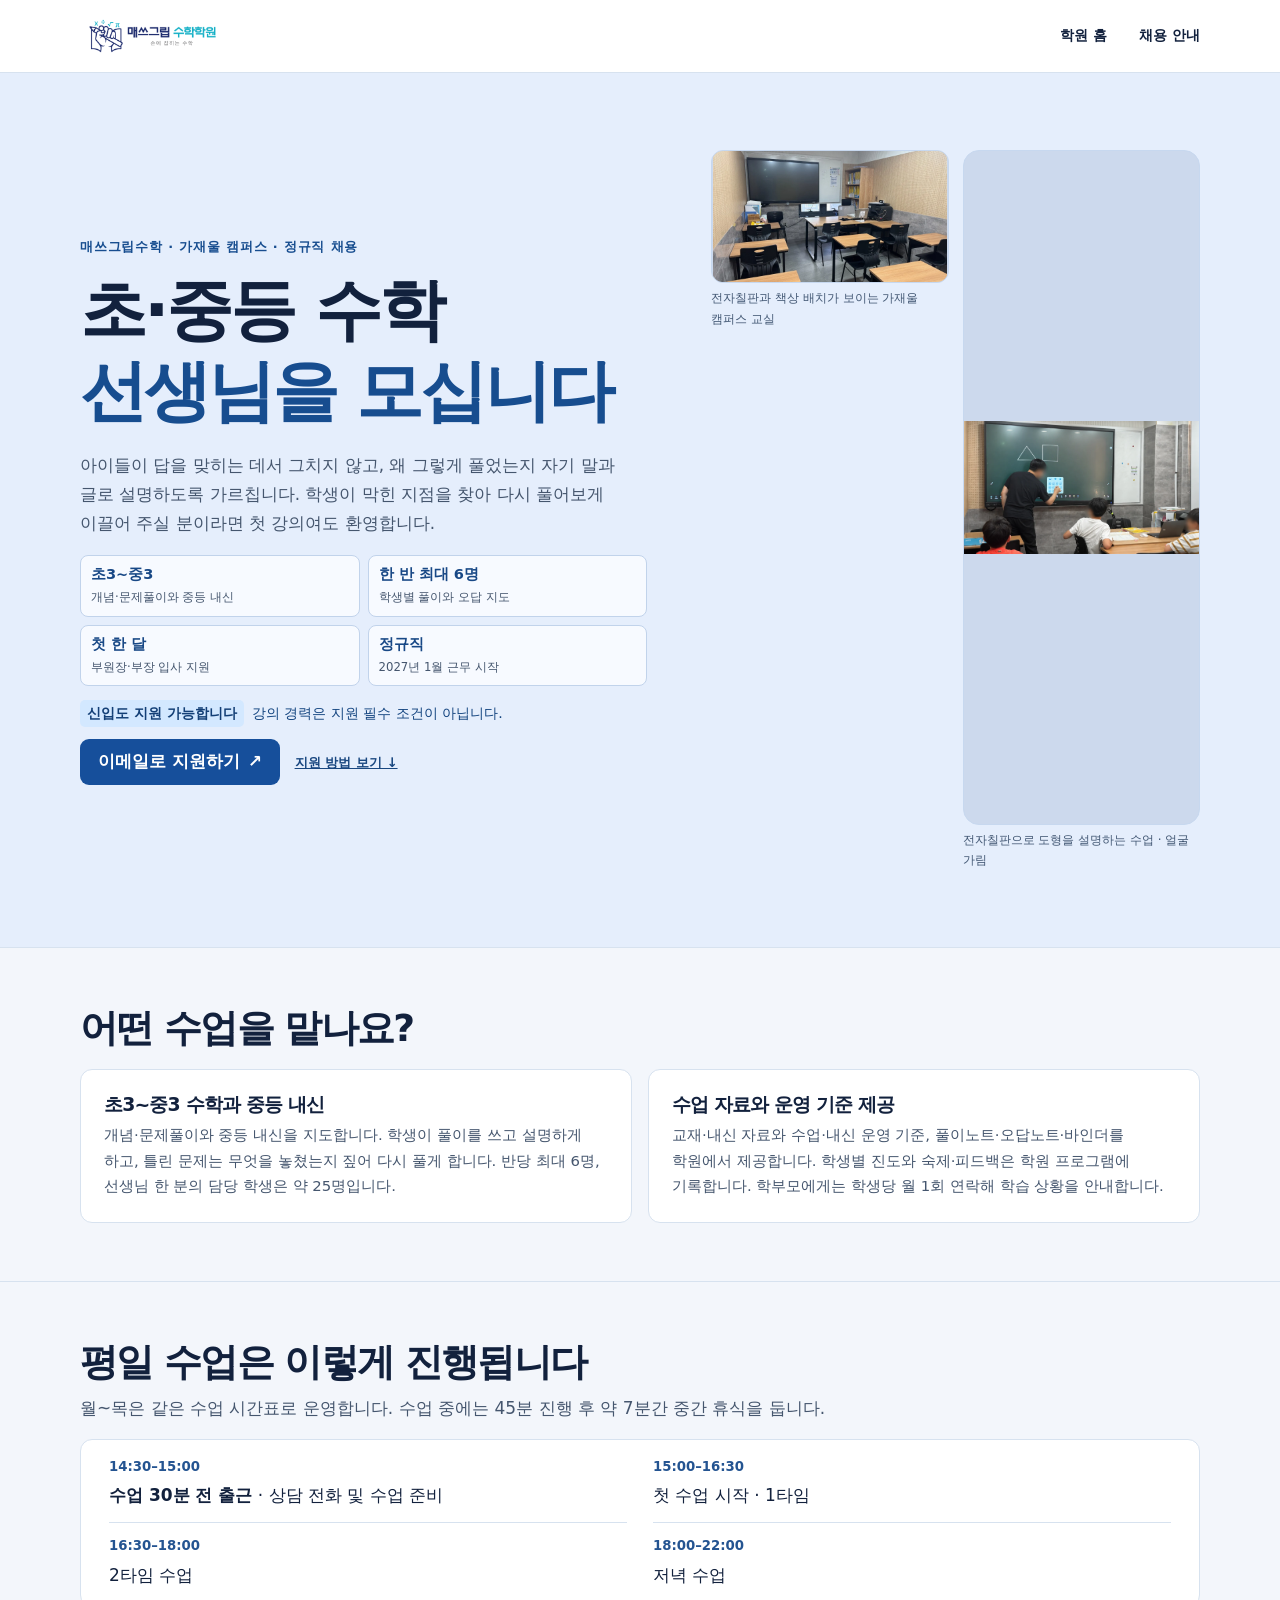
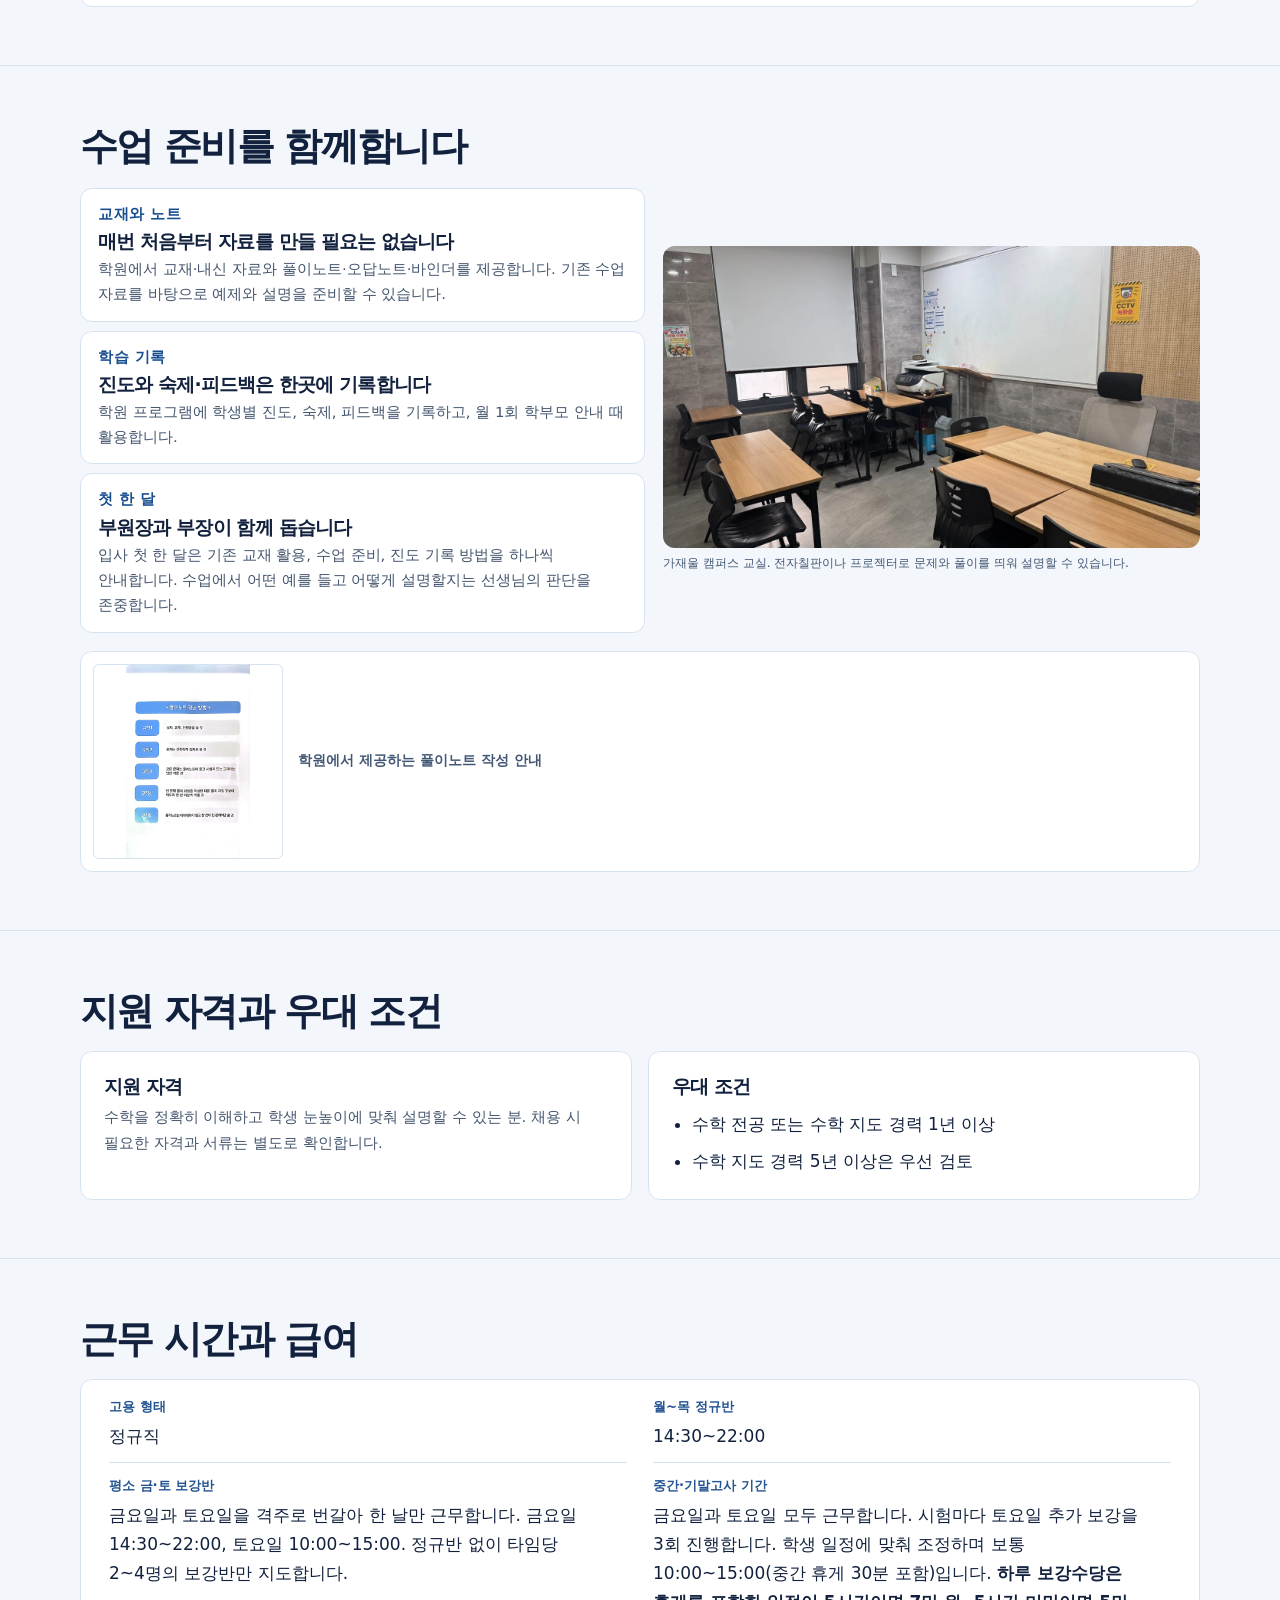
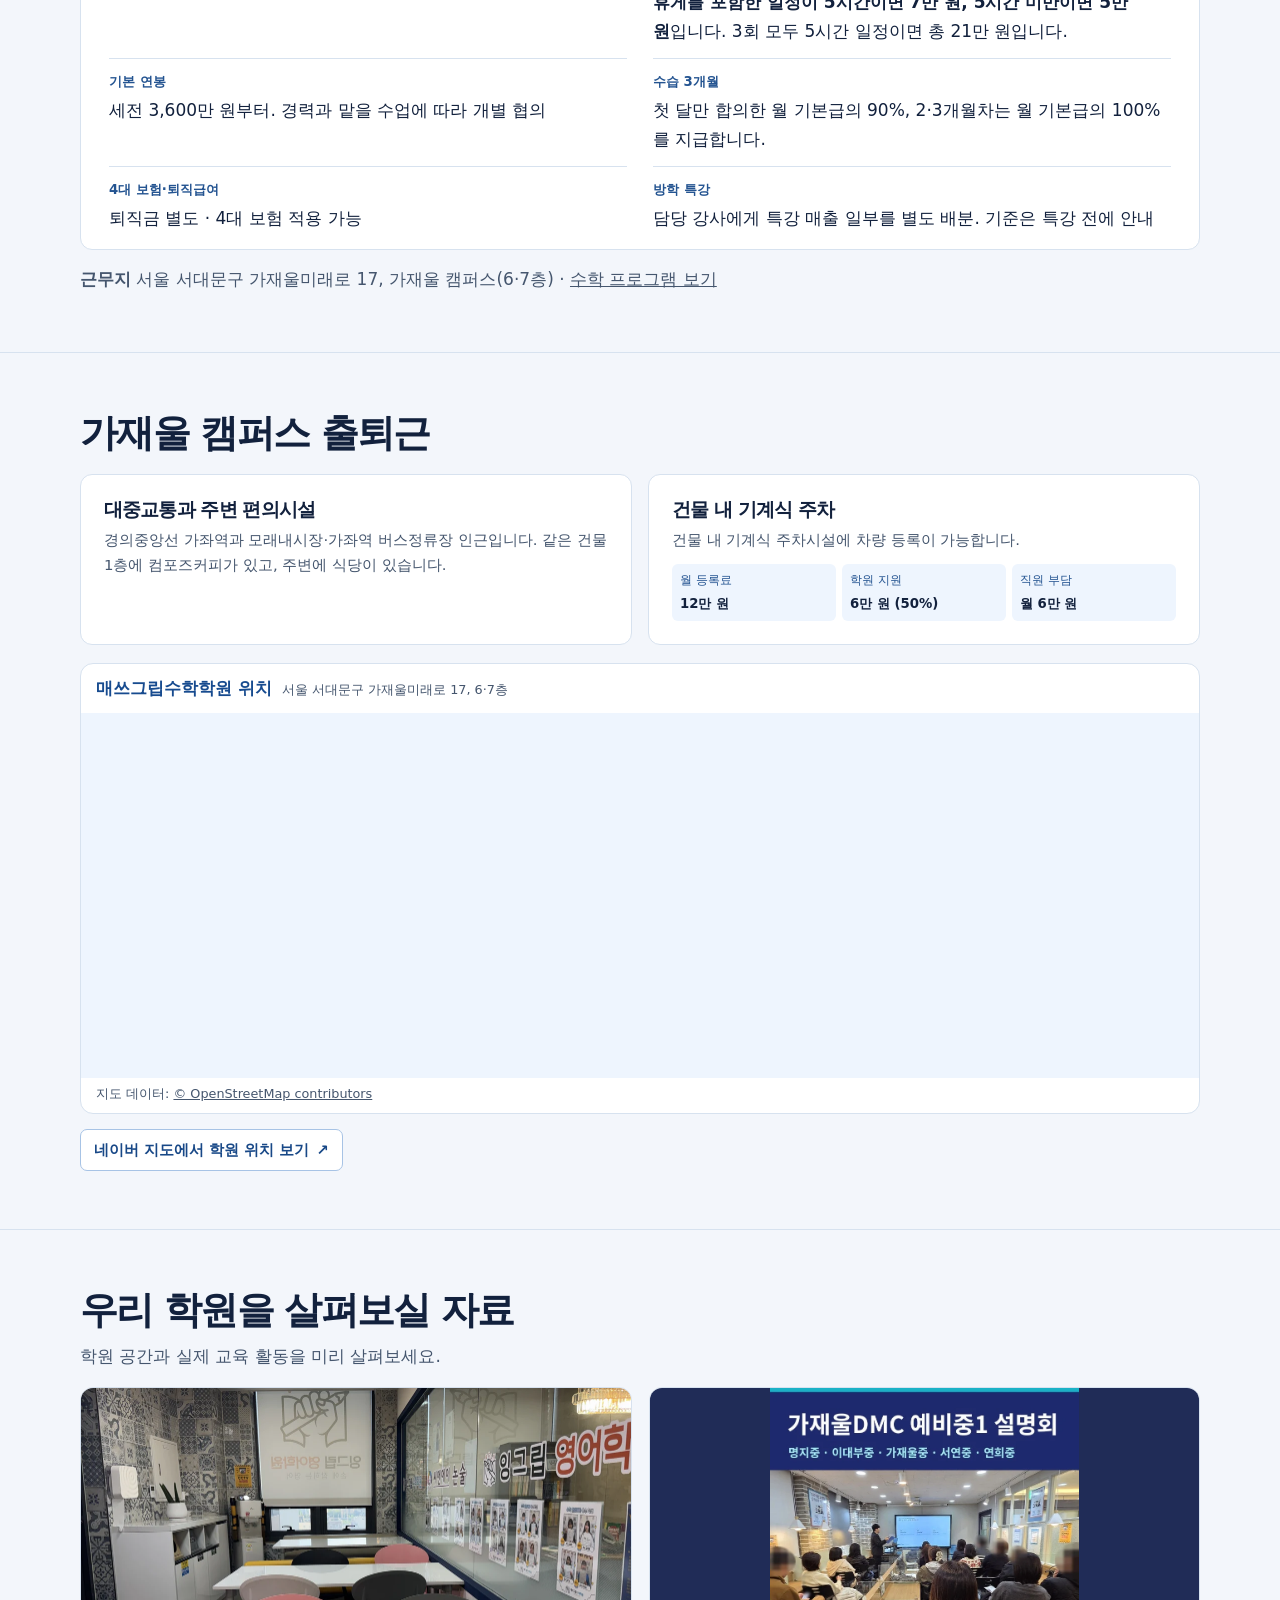
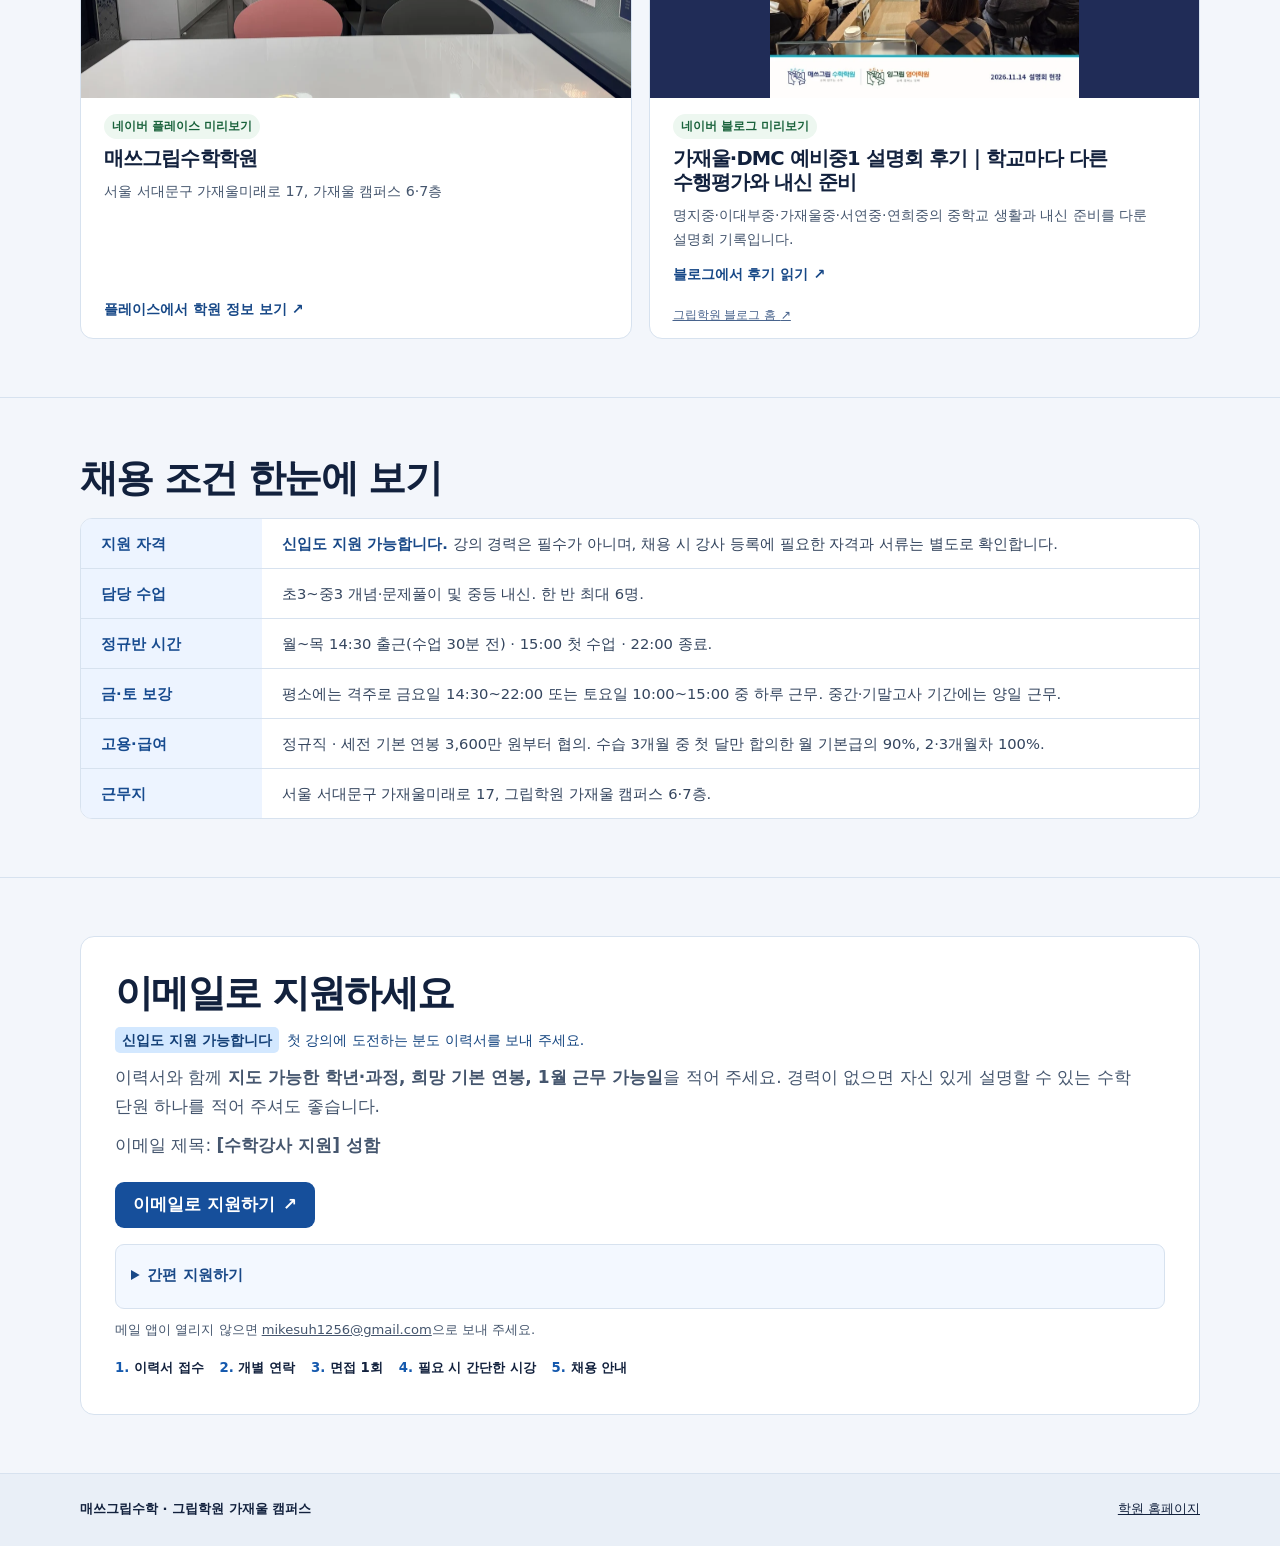
==== commit cd05c128: "Show map and academy previews on recruiting page" ====
--- a/recruit/index.html
+++ b/recruit/index.html
@@ -35,12 +35,24 @@
 <section class="section" aria-labelledby="location-title"><div class="wrap"><h2 id="location-title">가재울 캠퍼스 출퇴근</h2><div class="stack">
 <article class="tile"><h3>대중교통과 주변 편의시설</h3><p>경의중앙선 가좌역과 모래내시장·가좌역 버스정류장 인근입니다. 같은 건물 1층에 컴포즈커피가 있고, 주변에 식당이 있습니다.</p></article>
 <article class="tile"><h3>건물 내 기계식 주차</h3><p>건물 내 기계식 주차시설에 차량 등록이 가능합니다.</p><dl class="parking"><div><dt>월 등록료</dt><dd>12만 원</dd></div><div><dt>학원 지원</dt><dd>6만 원 (50%)</dd></div><div><dt>직원 부담</dt><dd>월 6만 원</dd></div></dl></article>
-</div><p class="location"><a class="map-cta" href="https://map.naver.com/p/search/%EC%84%9C%EC%9A%B8%20%EC%84%9C%EB%8C%80%EB%AC%B8%EA%B5%AC%20%EA%B0%80%EC%9E%AC%EC%9A%B8%EB%AF%B8%EB%9E%98%EB%A1%9C%2017%20%EB%A7%A4%EC%93%B0%EA%B7%B8%EB%A6%BD%EC%88%98%ED%95%99%ED%95%99%EC%9B%90">네이버 지도에서 학원 위치 보기 <span aria-hidden="true">↗</span></a></p></div></section>
+</div><figure class="commute-map"><figcaption><strong>매쓰그립수학학원 위치</strong><span>서울 서대문구 가재울미래로 17, 6·7층</span></figcaption>
+<iframe src="https://www.openstreetmap.org/export/embed.html?bbox=126.9128%2C37.5671%2C126.9212%2C37.5736&amp;layer=mapnik&amp;marker=37.57075708067865%2C126.9168800850449" title="매쓰그립수학학원과 가좌역 주변 지도" loading="lazy" referrerpolicy="no-referrer" sandbox="allow-scripts allow-same-origin allow-popups" width="1120" height="380"></iframe>
+<p>지도 데이터: <a href="https://www.openstreetmap.org/copyright">© OpenStreetMap contributors</a></p></figure><p class="location"><a class="map-cta" href="https://map.naver.com/p/search/%EC%84%9C%EC%9A%B8%20%EC%84%9C%EB%8C%80%EB%AC%B8%EA%B5%AC%20%EA%B0%80%EC%9E%AC%EC%9A%B8%EB%AF%B8%EB%9E%98%EB%A1%9C%2017%20%EB%A7%A4%EC%93%B0%EA%B7%B8%EB%A6%BD%EC%88%98%ED%95%99%ED%95%99%EC%9B%90">네이버 지도에서 학원 위치 보기 <span aria-hidden="true">↗</span></a></p></div></section>
 
 <section class="section academy-links" aria-labelledby="academy-links-title"><div class="wrap">
 <h2 id="academy-links-title">우리 학원을 살펴보실 자료</h2>
-<div class="stack"><article class="tile"><h3>네이버 플레이스</h3><p>매쓰그립수학의 위치와 학원 정보를 확인하세요.</p><a href="https://naver.me/xmrt1YsR">매쓰그립수학 플레이스 보기 <span aria-hidden="true">↗</span></a></article>
-<article class="tile"><h3>네이버 블로그</h3><p>수업 이야기와 학원 소식을 보실 수 있습니다.</p><a href="https://blog.naver.com/mikesuh7">그립학원 블로그 보기 <span aria-hidden="true">↗</span></a></article></div></div></section>
+<p class="intro">학원 공간과 실제 교육 활동을 미리 살펴보세요.</p>
+<div class="preview-grid">
+<article class="preview-card"><a class="preview-main" href="https://naver.me/xmrt1YsR">
+<img src="/recruit/_assets/place-campus-preview.webp" alt="가재울 그립학원 대기 공간" loading="lazy">
+<div class="preview-copy"><p class="preview-source">네이버 플레이스 미리보기</p>
+<h3>매쓰그립수학학원</h3><p>서울 서대문구 가재울미래로 17, 가재울 캠퍼스 6·7층</p><span class="preview-more">플레이스에서 학원 정보 보기 <span aria-hidden="true">↗</span></span></div></a></article>
+<article class="preview-card preview-blog"><a class="preview-main" href="https://blog.naver.com/mikesuh7/224484577796">
+<img src="/recruit/_assets/seminar-blog-preview.webp" alt="가재울 예비중1 설명회 글의 대표 이미지와 얼굴을 가린 현장 사진" loading="lazy">
+<div class="preview-copy"><p class="preview-source">네이버 블로그 미리보기</p>
+<h3>가재울·DMC 예비중1 설명회 후기｜학교마다 다른 수행평가와 내신 준비</h3><p>명지중·이대부중·가재울중·서연중·연희중의 중학교 생활과 내신 준비를 다룬 설명회 기록입니다.</p><span class="preview-more">블로그에서 후기 읽기 <span aria-hidden="true">↗</span></span></div></a>
+<p class="preview-home"><a href="https://blog.naver.com/mikesuh7">그립학원 블로그 홈 <span aria-hidden="true">↗</span></a></p></article>
+</div></div></section>
 
 <section class="section" aria-labelledby="summary-title"><div class="wrap"><h2 id="summary-title">채용 조건 한눈에 보기</h2>
 <table class="recruit-summary" aria-labelledby="summary-title"><tbody>
--- a/recruit/_assets/recruit.css
+++ b/recruit/_assets/recruit.css
@@ -20,3 +20,15 @@
 @media(max-width:700px){.hero-visuals.has-teacher{grid-template-columns:minmax(0,1fr)}.hero-visuals .teacher-visual img{aspect-ratio:16/9}.recruit-summary th,.recruit-summary td{padding:9px 10px}}
 .quick-application{margin-top:16px;padding:12px 15px;border:1px solid var(--line);border-radius:9px;background:#f3f8ff}.quick-application[hidden],#quick-manual-wrap[hidden]{display:none}.quick-application summary{cursor:pointer;width:max-content;max-width:100%;min-height:39px;padding:5px 0;font-size:.96rem;font-weight:850;color:#184887}.quick-application summary:focus-visible,.quick-application button:focus-visible,.quick-application input:focus-visible{outline:3px solid #0e61ca;outline-offset:3px}.quick-grid{display:grid;grid-template-columns:repeat(2,minmax(0,1fr));gap:10px 12px;margin-top:12px}.quick-grid label,#quick-manual-wrap{display:block;font-size:.86rem;font-weight:800;color:#12213d}.quick-grid label span{font-size:.74rem;color:#45566e}.quick-grid input,#quick-manual{display:block;width:100%;margin-top:4px;padding:8px 9px;min-height:43px;border:1px solid #9fb7d4;background:#fff;border-radius:6px;color:var(--ink);font-family:inherit;font-size:16px}.quick-actions{display:flex;flex-wrap:wrap;gap:8px;margin-top:12px}.apply .quick-actions .cta,.quick-copy{margin:0;cursor:pointer;font-family:inherit;font-size:.86rem;font-weight:800;line-height:1.3;min-height:44px;border:1px solid #164f9b}.quick-copy{padding:8px 12px;border-radius:9px;background:#fff;color:#164f9b}.quick-recipient,.quick-status{font-size:.83rem;overflow-wrap:anywhere}.quick-status:empty{display:none}#quick-manual-wrap{margin-top:8px}
 @media(max-width:600px){.quick-grid{grid-template-columns:minmax(0,1fr)}}
+
+.preview-grid{display:grid;grid-template-columns:repeat(2,minmax(0,1fr));gap:17px;margin-top:17px}
+.preview-card{display:flex;flex-direction:column;min-width:0;background:#fff;border:1px solid var(--line);border-radius:13px;overflow:hidden}
+.preview-main{display:flex;flex:1;flex-direction:column;text-decoration:none}.preview-main img{width:100%;aspect-ratio:16/8;object-fit:cover;object-position:center}.preview-main:focus-visible{outline-offset:-4px}
+.preview-copy{flex:1;padding:16px clamp(14px,2.6vw,23px);display:flex;flex-direction:column;align-items:flex-start}.preview-copy h3{font-size:1.22rem}.preview-copy>p:not(.preview-source){margin-top:8px;font-size:.89rem}
+.preview-copy .preview-source{border-radius:20px;background:#edf7f0;color:#19623b;padding:3px 8px;margin:0 0 8px;font-size:.73rem;font-weight:800}
+.preview-more{margin-top:auto;padding:11px 0 1px;color:#174887;font-size:.89rem;font-weight:850}.preview-main:hover .preview-more,.preview-home a:hover{text-decoration:underline}
+.preview-home{padding:0 clamp(14px,2.6vw,23px) 13px;font-size:.78rem}.preview-home a{color:#49648d}
+@media(max-width:620px){.preview-grid{grid-template-columns:minmax(0,1fr)}}
+.preview-main img{aspect-ratio:16/9}.preview-blog .preview-main img{object-fit:contain;background:#202c57}
+.commute-map{overflow:hidden;margin:18px 0 0;background:#fff;border:1px solid var(--line);border-radius:13px}.commute-map figcaption{padding:10px 15px;display:flex;flex-wrap:wrap;align-items:baseline;gap:2px 10px}.commute-map figcaption strong{color:#174b8f}.commute-map figcaption span,.commute-map p{font-size:.8rem;color:#45566e}.commute-map iframe{display:block;border:0;width:100%;height:clamp(285px,39vw,365px);background:#eef5fe}.commute-map p{padding:5px 15px 8px}.commute-map p a:hover{text-decoration:underline}
+@media(max-width:620px){.commute-map figcaption{display:grid;gap:0}.commute-map iframe{height:300px}}
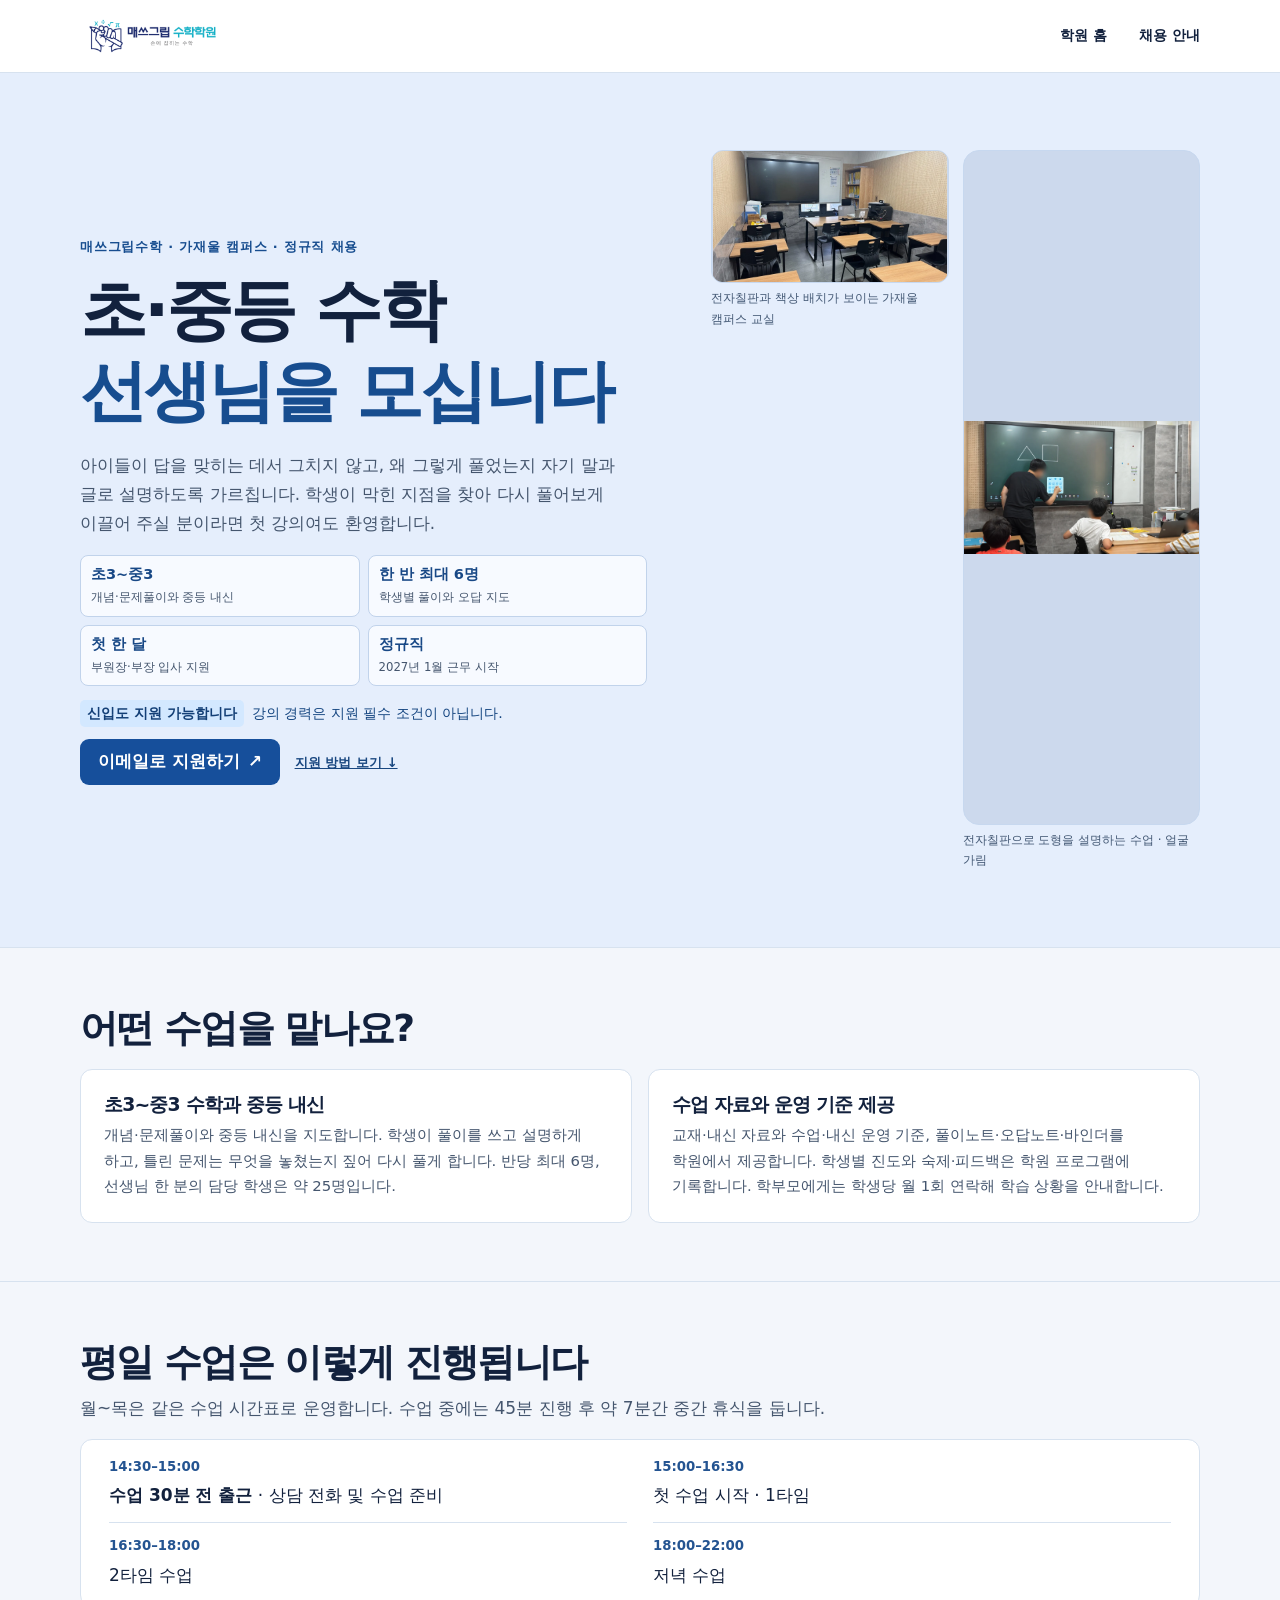
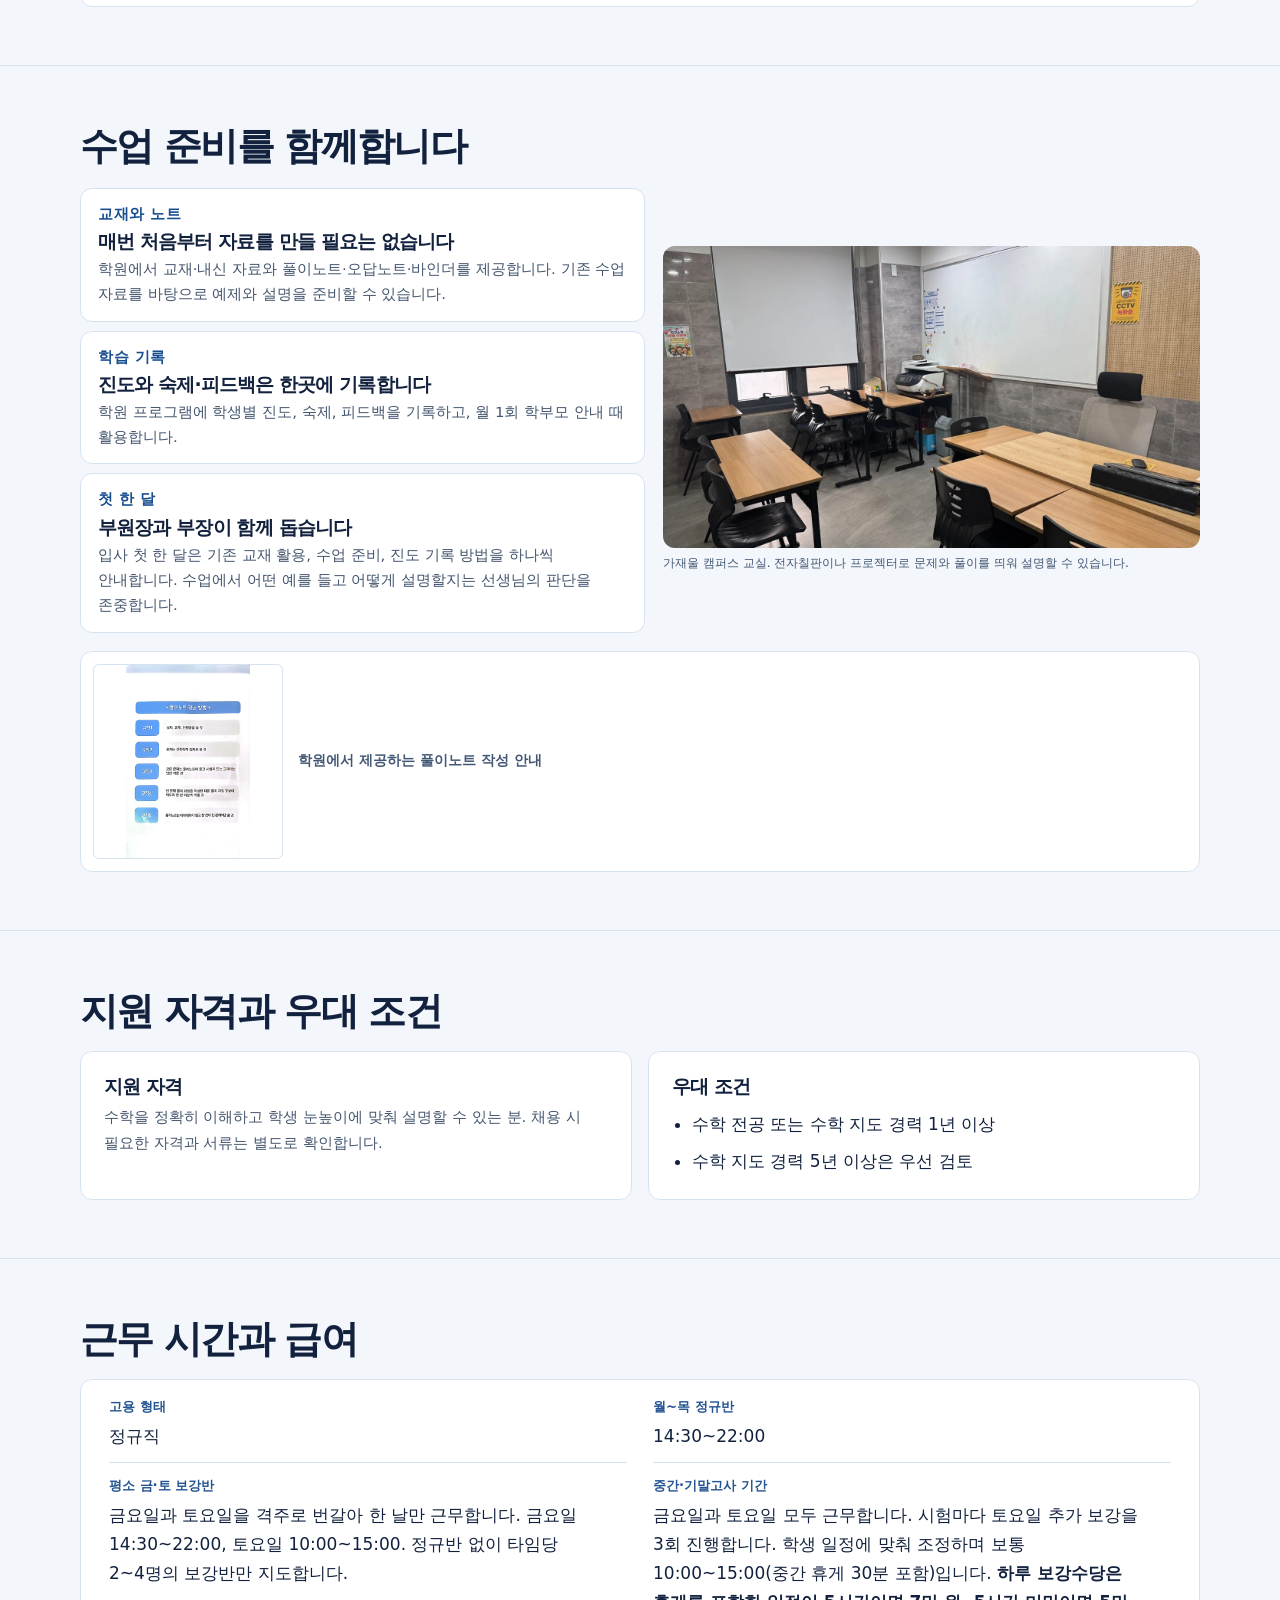
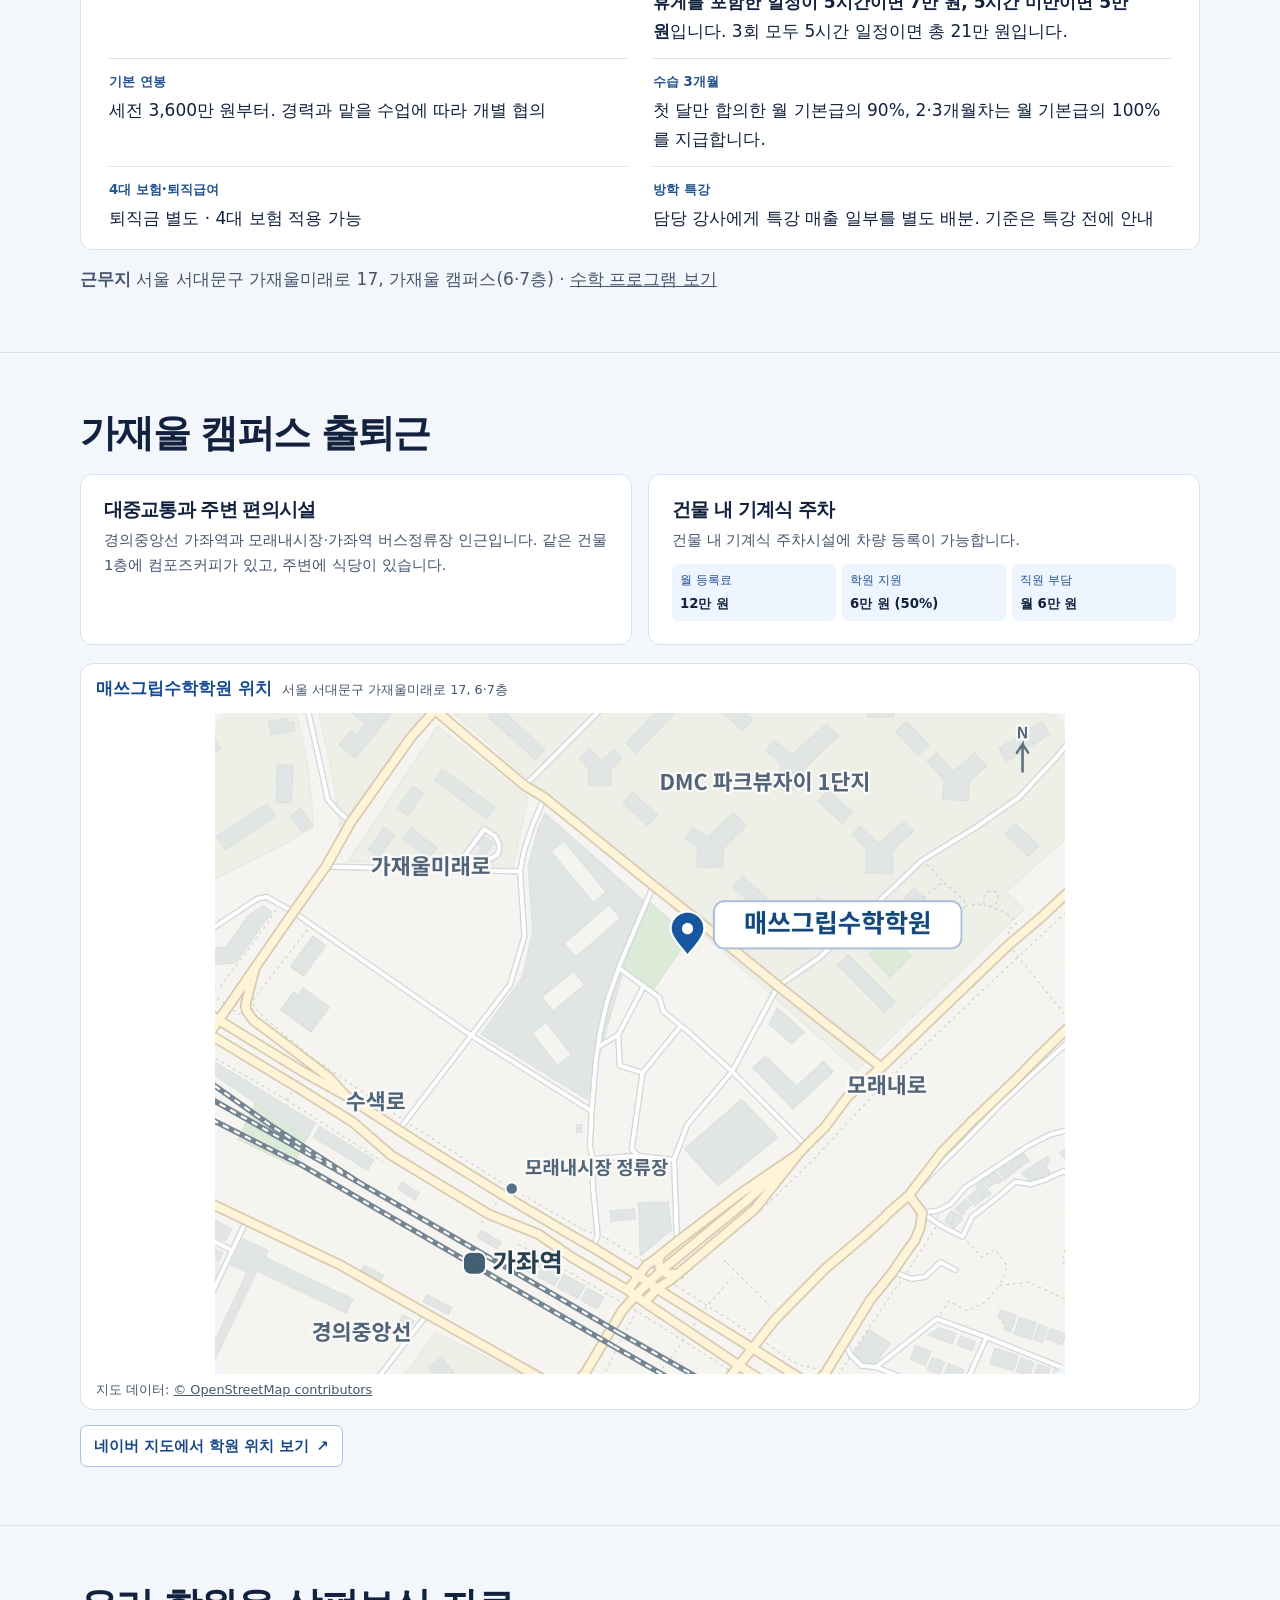
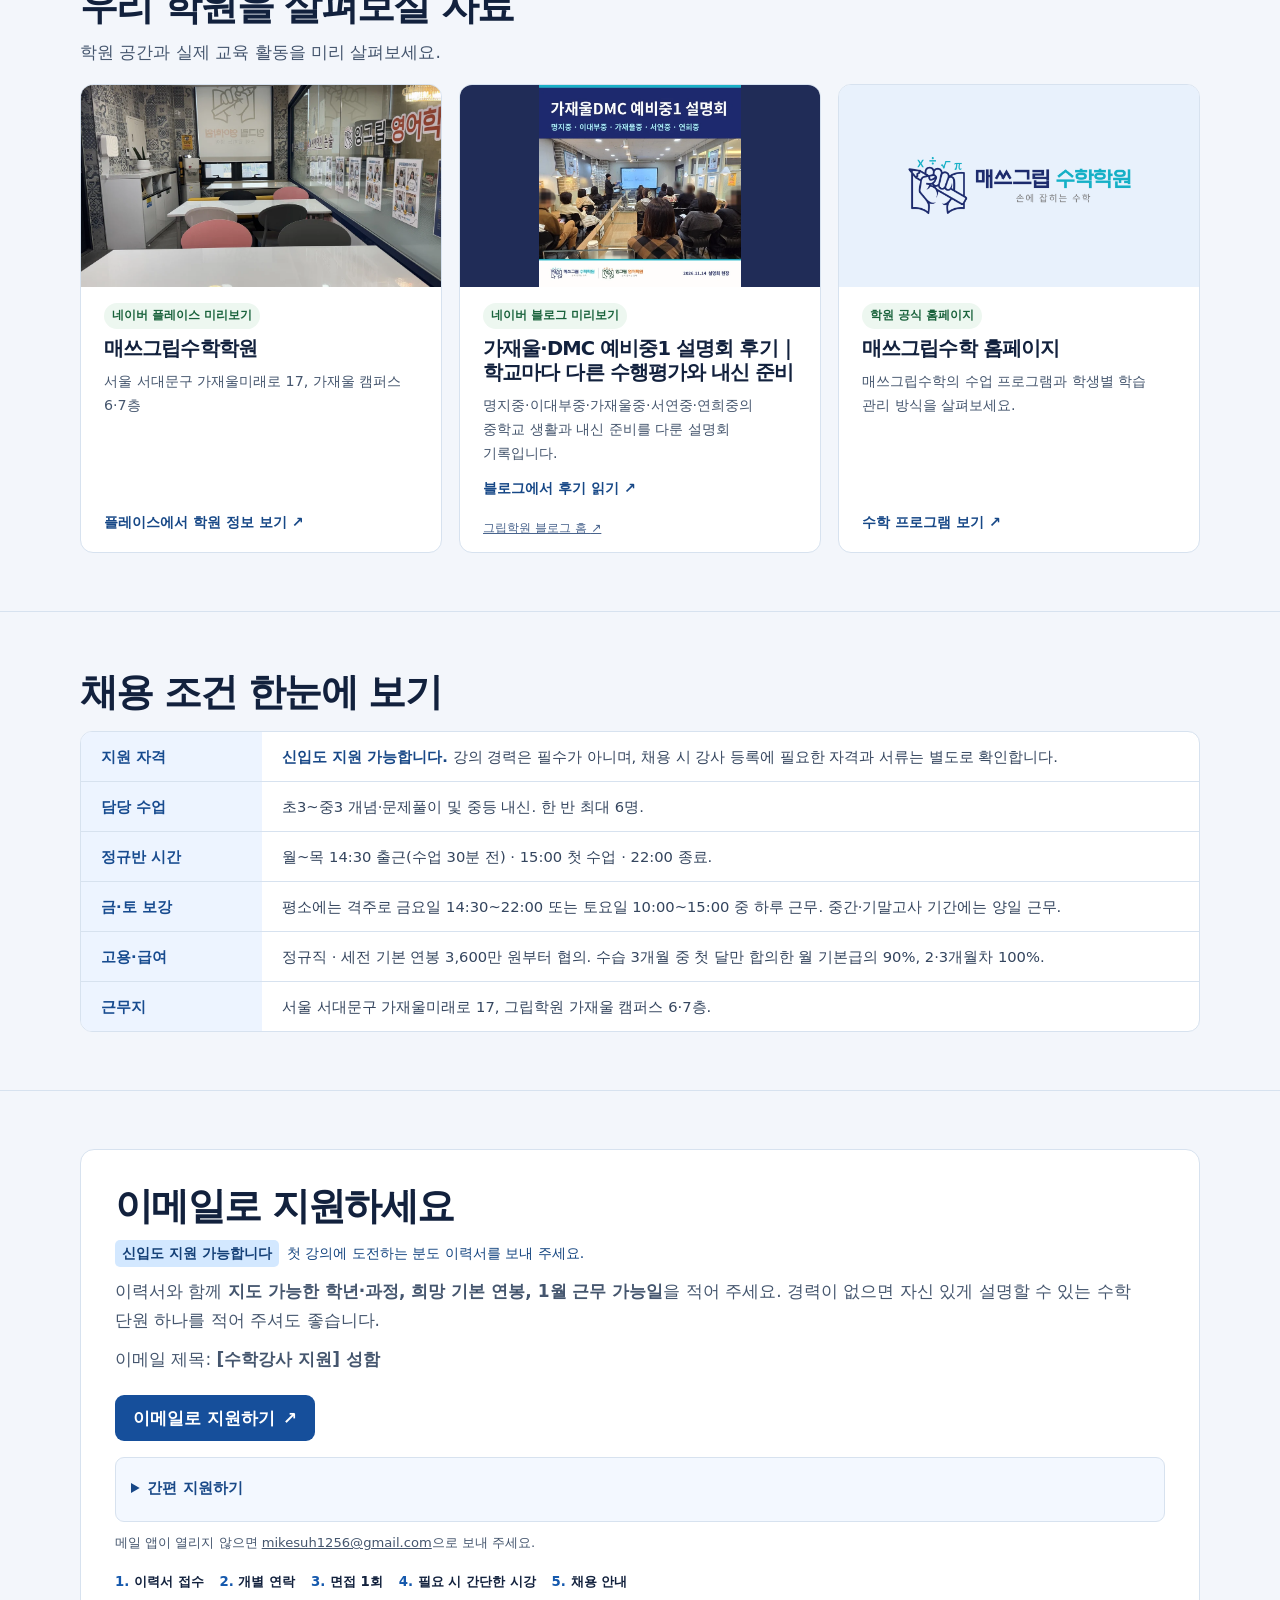
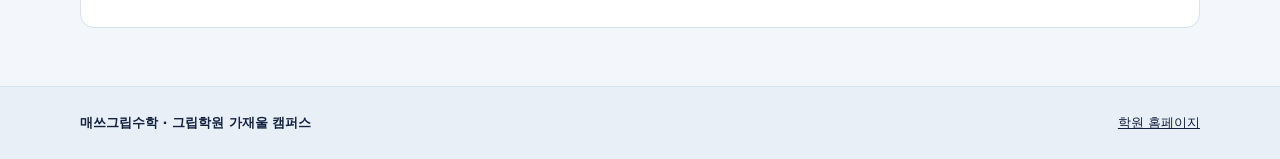
==== commit 659fdfb3: "Make recruitment unlisted and refine application and location map" ====
--- a/recruit/index.html
+++ b/recruit/index.html
@@ -1,5 +1,5 @@
 <!doctype html>
-<html lang="ko"><head><meta charset="utf-8"><meta name="viewport" content="width=device-width,initial-scale=1"><title>초·중등 수학 강사 채용 | 매쓰그립수학</title><meta name="description" content="서울 서대문구 가재울 매쓰그립수학에서 초3~중3을 지도할 수학 선생님을 모십니다."><link rel="stylesheet" href="/recruit/_assets/recruit.css"></head>
+<html lang="ko"><head><meta charset="utf-8"><meta name="viewport" content="width=device-width,initial-scale=1"><meta name="robots" content="noindex"><title>초·중등 수학 강사 채용 | 매쓰그립수학</title><meta name="description" content="서울 서대문구 가재울 매쓰그립수학에서 초3~중3을 지도할 수학 선생님을 모십니다."><link rel="stylesheet" href="/recruit/_assets/recruit.css"></head>
 <body><a class="skip" href="#main">본문 바로가기</a>
 <header class="top"><div class="wrap"><a href="https://www.megrip.com/math.html" aria-label="매쓰그립수학 프로그램"><img class="logo" src="/recruit/_assets/math-logo-wordmark.png" alt="매쓰그립수학"></a><nav class="nav" aria-label="주 메뉴"><a href="https://www.megrip.com/">학원 홈</a><a href="/recruit/" aria-current="page">채용 안내</a></nav></div></header>
 <main id="main"><div class="hero"><div class="wrap split"><div><p class="kicker">매쓰그립수학 · 가재울 캠퍼스 · 정규직 채용</p><h1>초·중등 수학 <span>선생님을 모십니다</span></h1><p class="lead">아이들이 답을 맞히는 데서 그치지 않고, 왜 그렇게 풀었는지 자기 말과 글로 설명하도록 가르칩니다. 학생이 막힌 지점을 찾아 다시 풀어보게 이끌어 주실 분이라면 첫 강의여도 환영합니다.</p>
@@ -36,7 +36,7 @@
 <article class="tile"><h3>대중교통과 주변 편의시설</h3><p>경의중앙선 가좌역과 모래내시장·가좌역 버스정류장 인근입니다. 같은 건물 1층에 컴포즈커피가 있고, 주변에 식당이 있습니다.</p></article>
 <article class="tile"><h3>건물 내 기계식 주차</h3><p>건물 내 기계식 주차시설에 차량 등록이 가능합니다.</p><dl class="parking"><div><dt>월 등록료</dt><dd>12만 원</dd></div><div><dt>학원 지원</dt><dd>6만 원 (50%)</dd></div><div><dt>직원 부담</dt><dd>월 6만 원</dd></div></dl></article>
 </div><figure class="commute-map"><figcaption><strong>매쓰그립수학학원 위치</strong><span>서울 서대문구 가재울미래로 17, 6·7층</span></figcaption>
-<iframe src="https://www.openstreetmap.org/export/embed.html?bbox=126.9128%2C37.5671%2C126.9212%2C37.5736&amp;layer=mapnik&amp;marker=37.57075708067865%2C126.9168800850449" title="매쓰그립수학학원과 가좌역 주변 지도" loading="lazy" referrerpolicy="no-referrer" sandbox="allow-scripts allow-same-origin allow-popups" width="1120" height="380"></iframe>
+<img class="map-visual" src="/recruit/_assets/academy-location-map.webp" alt="가좌역과 모래내시장·가좌역 정류장에서 북동쪽에 있는 매쓰그립수학학원 위치 지도. 가재울미래로 17." width="1440" height="1120" loading="lazy">
 <p>지도 데이터: <a href="https://www.openstreetmap.org/copyright">© OpenStreetMap contributors</a></p></figure><p class="location"><a class="map-cta" href="https://map.naver.com/p/search/%EC%84%9C%EC%9A%B8%20%EC%84%9C%EB%8C%80%EB%AC%B8%EA%B5%AC%20%EA%B0%80%EC%9E%AC%EC%9A%B8%EB%AF%B8%EB%9E%98%EB%A1%9C%2017%20%EB%A7%A4%EC%93%B0%EA%B7%B8%EB%A6%BD%EC%88%98%ED%95%99%ED%95%99%EC%9B%90">네이버 지도에서 학원 위치 보기 <span aria-hidden="true">↗</span></a></p></div></section>
 
 <section class="section academy-links" aria-labelledby="academy-links-title"><div class="wrap">
@@ -52,6 +52,9 @@
 <div class="preview-copy"><p class="preview-source">네이버 블로그 미리보기</p>
 <h3>가재울·DMC 예비중1 설명회 후기｜학교마다 다른 수행평가와 내신 준비</h3><p>명지중·이대부중·가재울중·서연중·연희중의 중학교 생활과 내신 준비를 다룬 설명회 기록입니다.</p><span class="preview-more">블로그에서 후기 읽기 <span aria-hidden="true">↗</span></span></div></a>
 <p class="preview-home"><a href="https://blog.naver.com/mikesuh7">그립학원 블로그 홈 <span aria-hidden="true">↗</span></a></p></article>
+<article class="preview-card preview-official"><a class="preview-main" href="https://www.megrip.com/math.html">
+<div class="preview-official-visual"><img src="/recruit/_assets/math-logo-wordmark.png" alt="" loading="lazy"></div>
+<div class="preview-copy"><p class="preview-source">학원 공식 홈페이지</p><h3>매쓰그립수학 홈페이지</h3><p>매쓰그립수학의 수업 프로그램과 학생별 학습 관리 방식을 살펴보세요.</p><span class="preview-more">수학 프로그램 보기 <span aria-hidden="true">↗</span></span></div></a></article>
 </div></div></section>
 
 <section class="section" aria-labelledby="summary-title"><div class="wrap"><h2 id="summary-title">채용 조건 한눈에 보기</h2>
@@ -71,11 +74,12 @@
 <div class="quick-grid" role="group" aria-describedby="quick-privacy">
 <label>이름 <input id="quick-name" type="text" autocomplete="name" maxlength="40" required></label>
 <label>연락처 <input id="quick-phone" type="tel" autocomplete="tel" inputmode="tel" maxlength="35" required></label>
-<label>최종학력·전공 <span>(선택)</span><input id="quick-education" type="text" maxlength="70"></label>
+<label>최종학력·전공 <input id="quick-education" type="text" placeholder="예: 대학교 졸업, 수학과" maxlength="70" required></label>
 <label>수학 지도 경력 <input id="quick-experience" type="text" placeholder="예: 신입, 없음, 경력 3년" maxlength="70" required></label>
 <label>지도 가능 학년 <input id="quick-grades" type="text" placeholder="예: 초3~중3" maxlength="55" required></label>
-<label>희망연봉 <span>(선택)</span><input id="quick-salary" type="text" placeholder="예: 협의" maxlength="35"></label>
-<label>근무 가능 시작일 <input id="quick-start" type="date" required></label>
+<label>희망연봉 <span>(선택)</span><input id="quick-salary" type="text" placeholder="예: 3,800만 원 또는 협의" maxlength="35"></label>
+<label>근무 가능 시작일 <input id="quick-start" type="text" placeholder="예: 2027년 1월 4일 또는 1월 중 협의" maxlength="45" required></label>
+<label>기타 <span>(선택)</span><textarea id="quick-other" rows="3" maxlength="350" placeholder="경력 또는 문의사항을 적어 주세요"></textarea></label>
 </div>
 <div class="quick-actions"><button class="cta" type="button" id="quick-compose">지원 이메일 작성하기</button>
 <button class="quick-copy" type="button" id="quick-copy">지원 초안 복사</button></div>
--- a/recruit/_assets/recruit.css
+++ b/recruit/_assets/recruit.css
@@ -30,5 +30,12 @@
 .preview-home{padding:0 clamp(14px,2.6vw,23px) 13px;font-size:.78rem}.preview-home a{color:#49648d}
 @media(max-width:620px){.preview-grid{grid-template-columns:minmax(0,1fr)}}
 .preview-main img{aspect-ratio:16/9}.preview-blog .preview-main img{object-fit:contain;background:#202c57}
-.commute-map{overflow:hidden;margin:18px 0 0;background:#fff;border:1px solid var(--line);border-radius:13px}.commute-map figcaption{padding:10px 15px;display:flex;flex-wrap:wrap;align-items:baseline;gap:2px 10px}.commute-map figcaption strong{color:#174b8f}.commute-map figcaption span,.commute-map p{font-size:.8rem;color:#45566e}.commute-map iframe{display:block;border:0;width:100%;height:clamp(285px,39vw,365px);background:#eef5fe}.commute-map p{padding:5px 15px 8px}.commute-map p a:hover{text-decoration:underline}
-@media(max-width:620px){.commute-map figcaption{display:grid;gap:0}.commute-map iframe{height:300px}}
+.commute-map{overflow:hidden;margin:18px 0 0;background:#fff;border:1px solid var(--line);border-radius:13px}.commute-map figcaption{padding:10px 15px;display:flex;flex-wrap:wrap;align-items:baseline;gap:2px 10px}.commute-map figcaption strong{color:#174b8f}.commute-map figcaption span,.commute-map p{font-size:.8rem;color:#45566e}.commute-map .map-visual{display:block;width:100%;height:auto;background:#eef5fe}.commute-map p{padding:5px 15px 8px}.commute-map p a:hover{text-decoration:underline}
+@media(max-width:620px){.commute-map figcaption{display:grid;gap:0}.commute-map .map-visual{min-width:0}}
+
+
+@media(min-width:901px){.preview-grid{grid-template-columns:repeat(3,minmax(0,1fr))}}
+@media(min-width:621px) and (max-width:900px){.preview-official{grid-column:1/-1}.preview-official .preview-main{display:grid;grid-template-columns:minmax(0,.78fr) minmax(0,1fr)}}
+.preview-official-visual{display:grid;place-items:center;padding:10px;background:#e8f1fc;aspect-ratio:16/9}.preview-official-visual img{width:min(81%,255px);max-height:85%;aspect-ratio:auto;object-fit:contain;object-position:center}
+.quick-grid textarea{display:block;width:100%;margin-top:4px;padding:8px 9px;min-height:78px;border:1px solid #9fb7d4;background:#fff;border-radius:6px;color:var(--ink);font-family:inherit;font-size:16px;resize:vertical}.quick-grid textarea:focus-visible{outline:3px solid #0e61ca;outline-offset:3px}
+.commute-map .map-visual{width:min(100%,850px);margin-inline:auto;object-fit:contain}
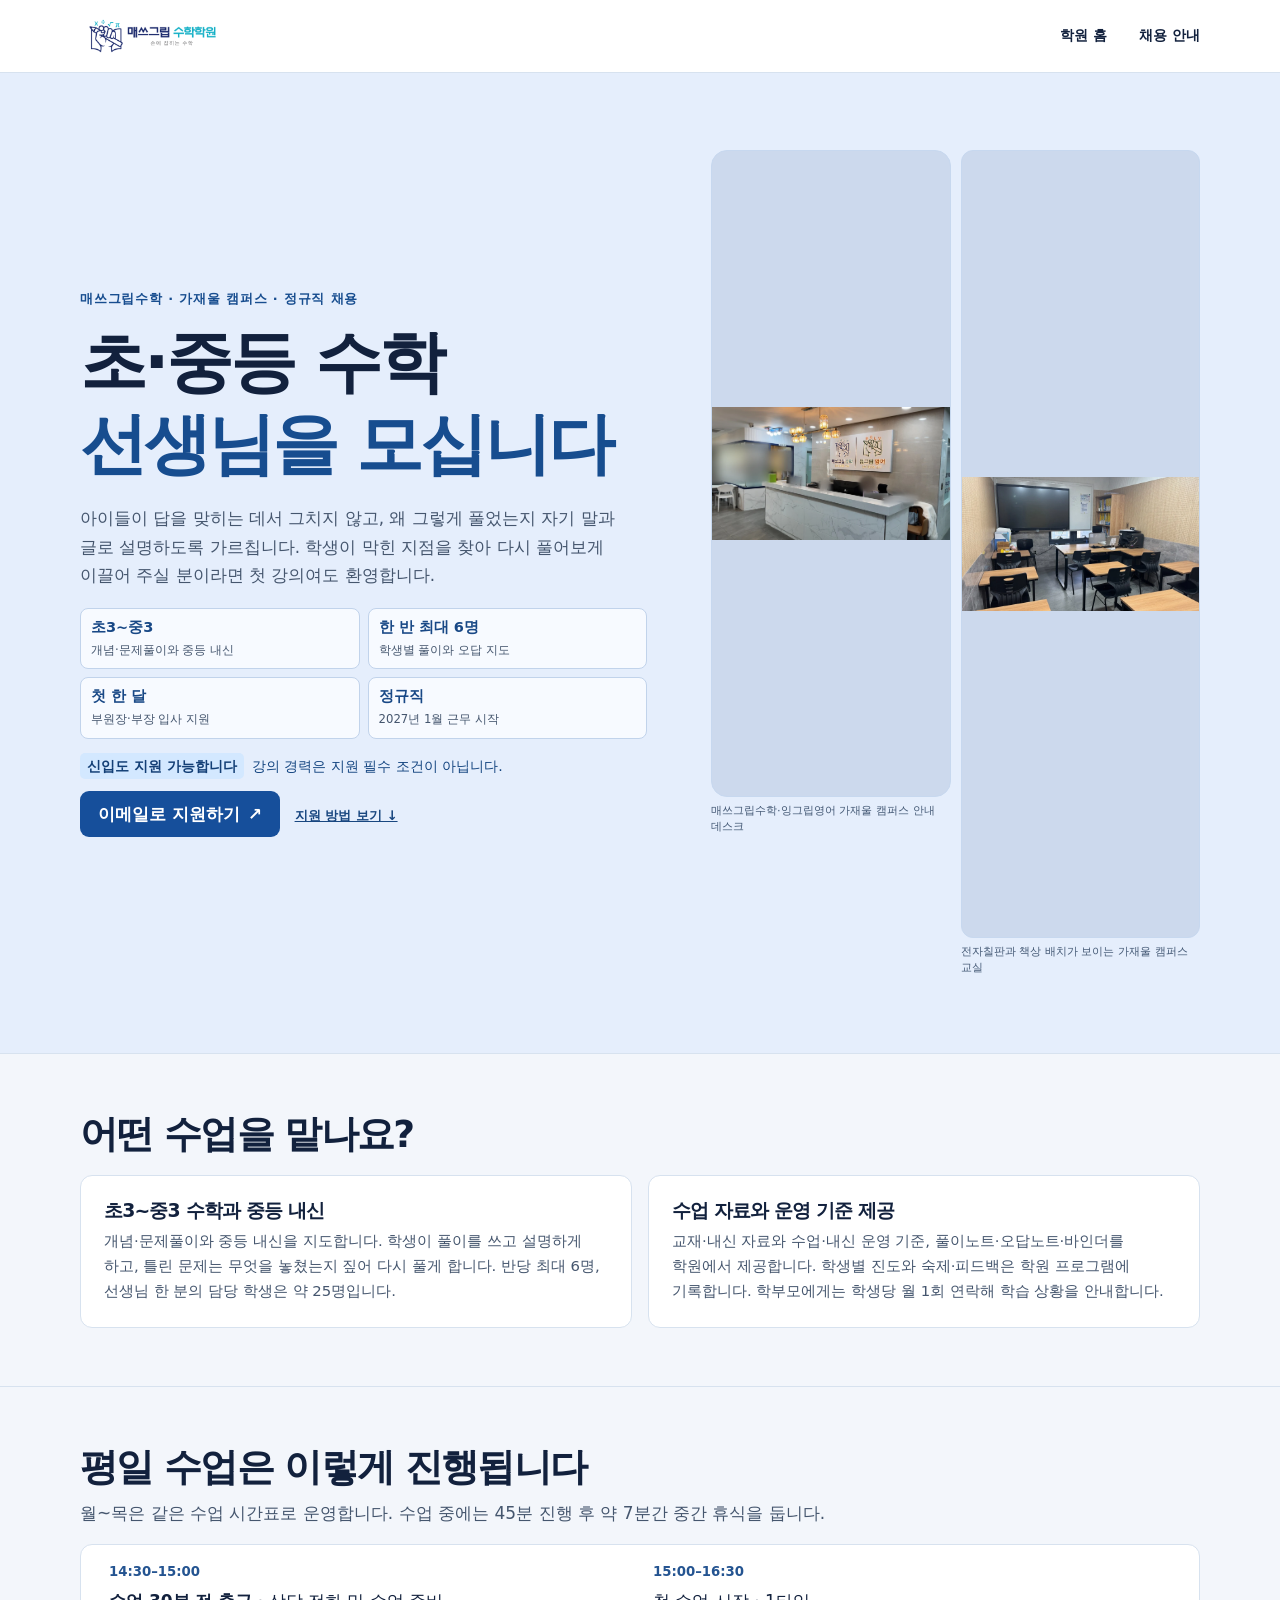
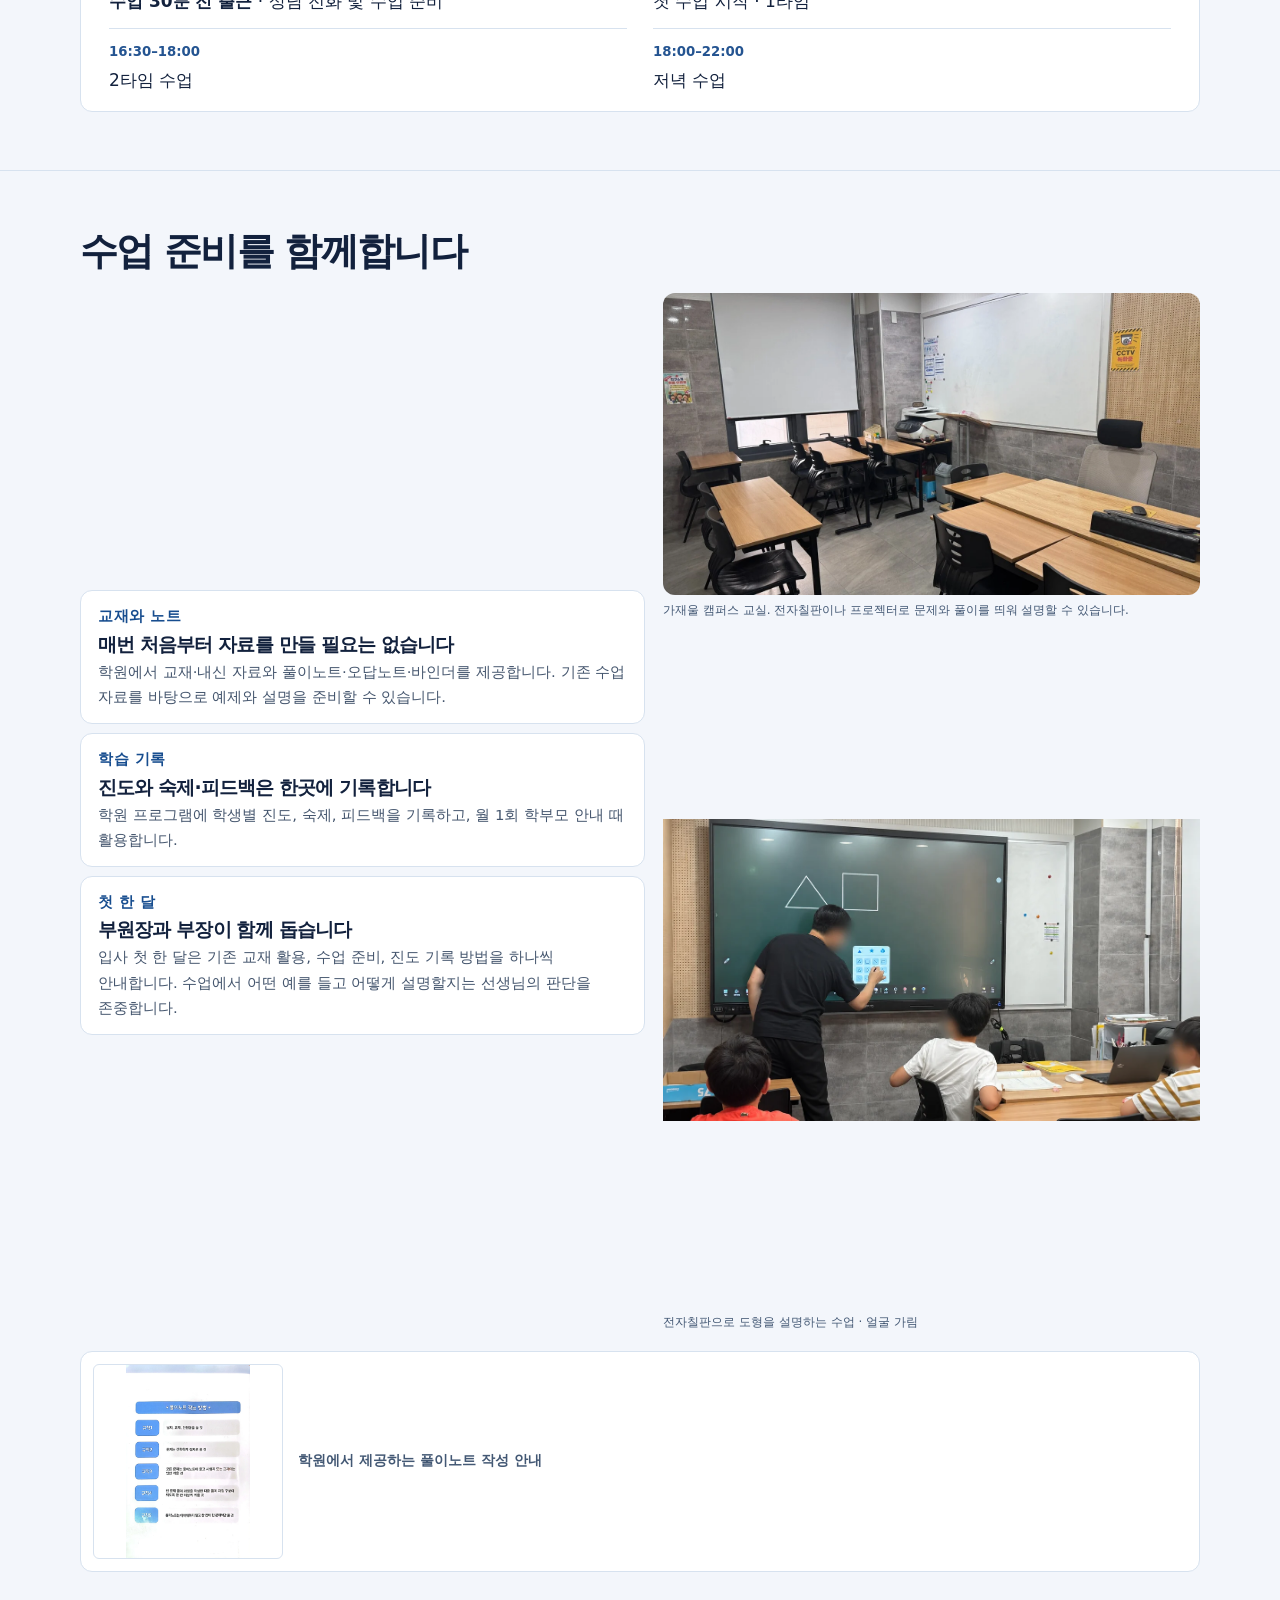
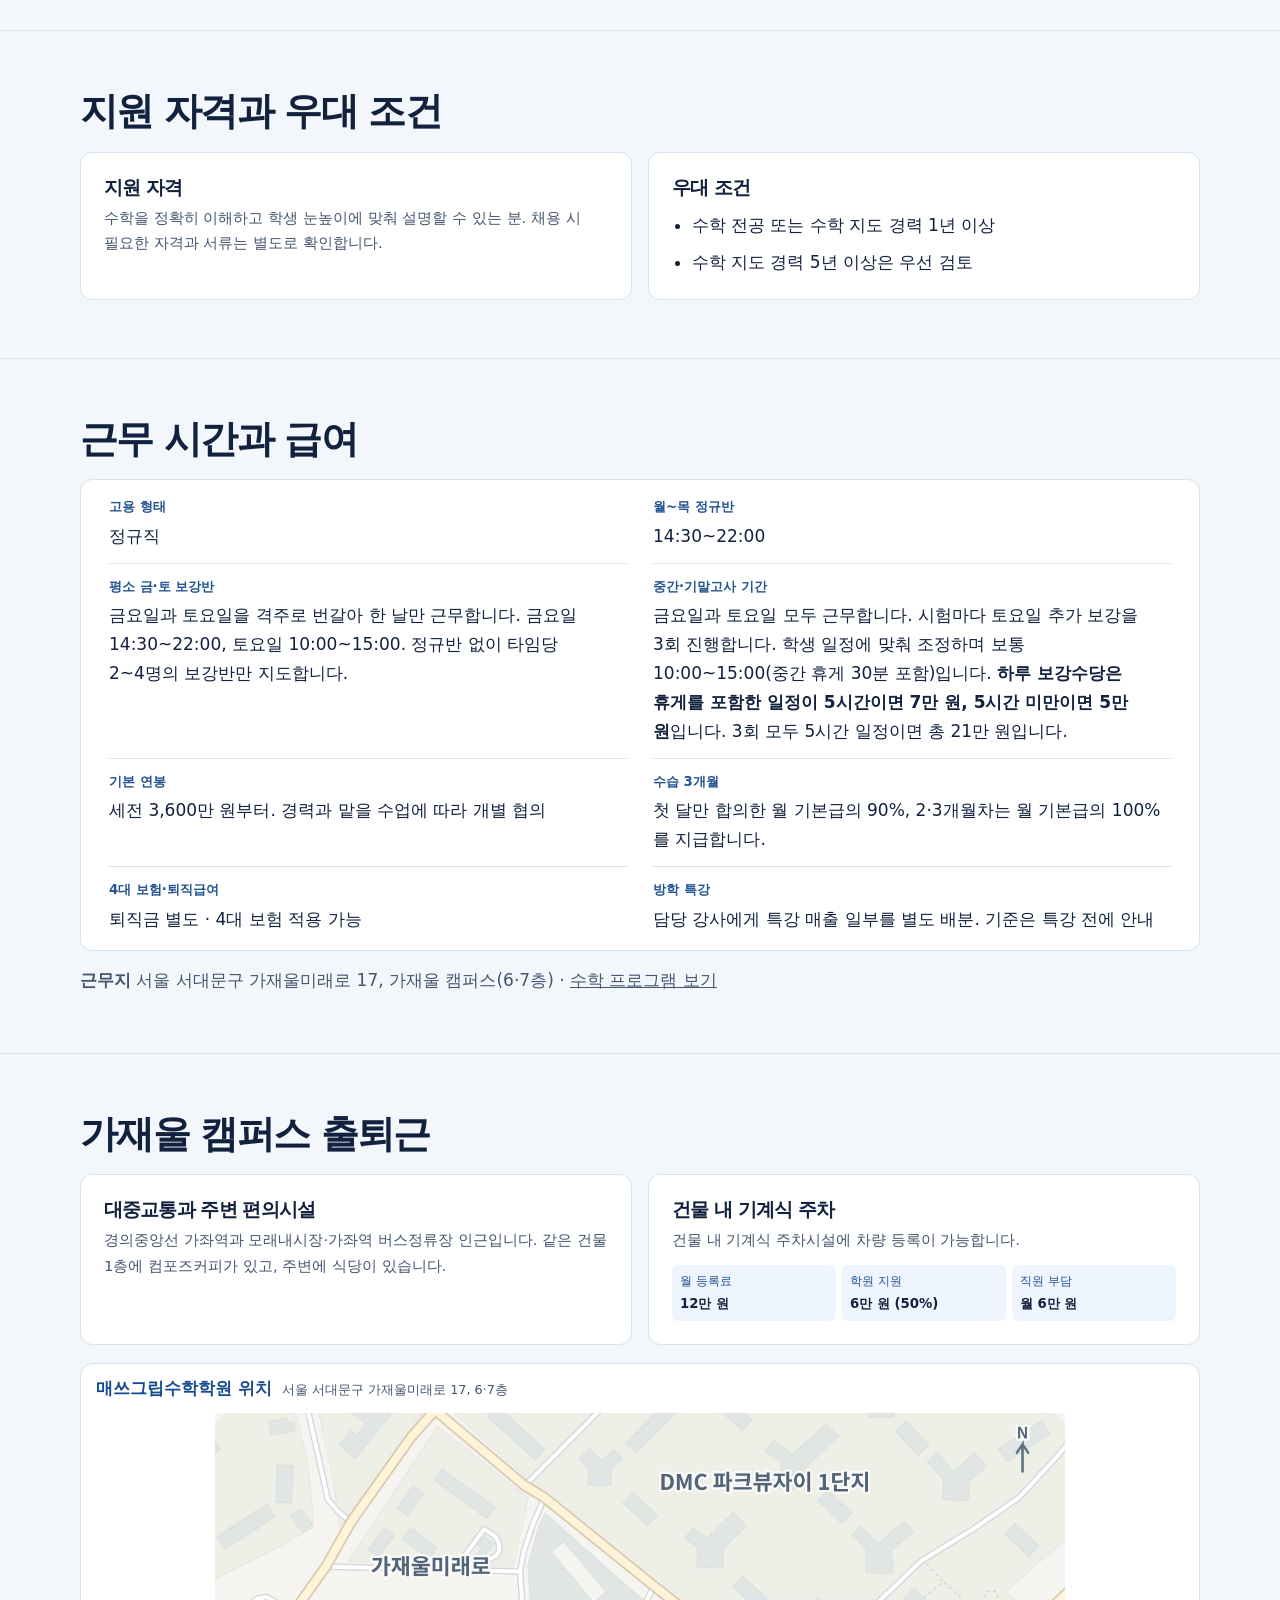
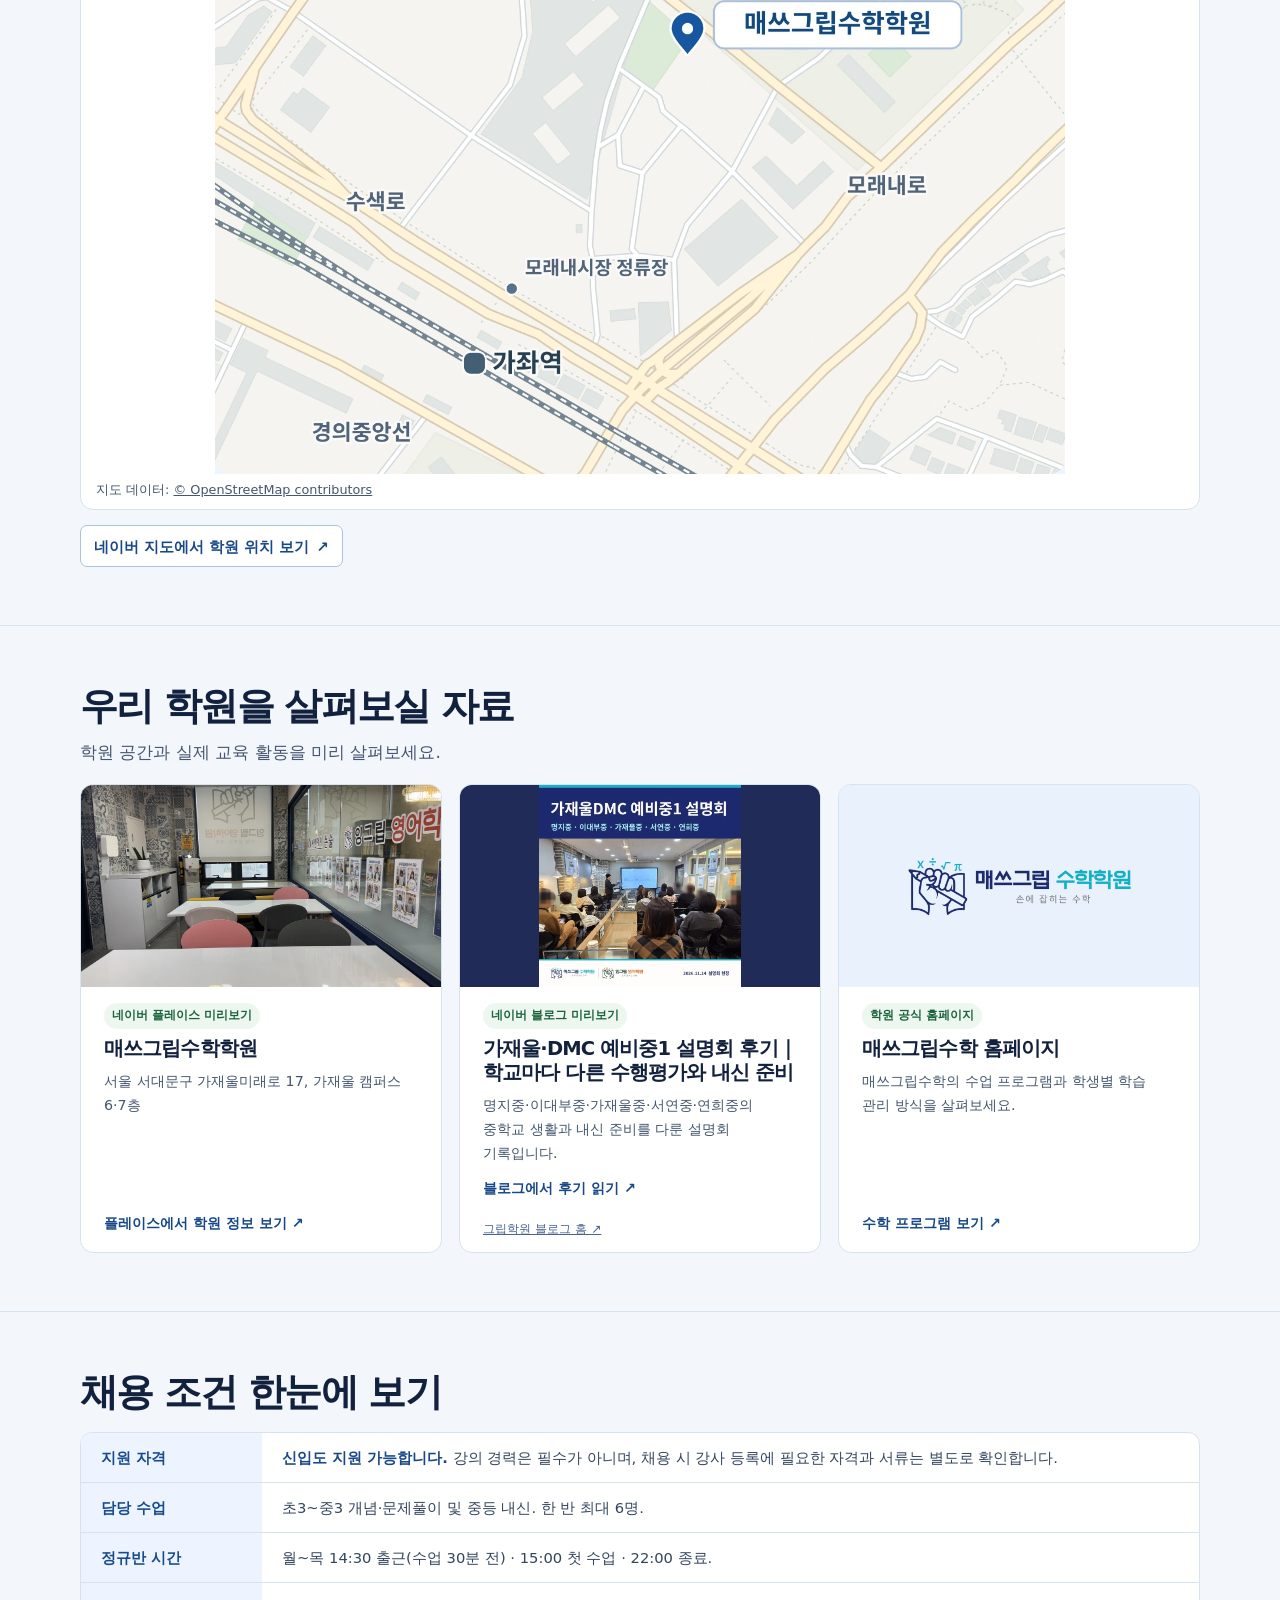
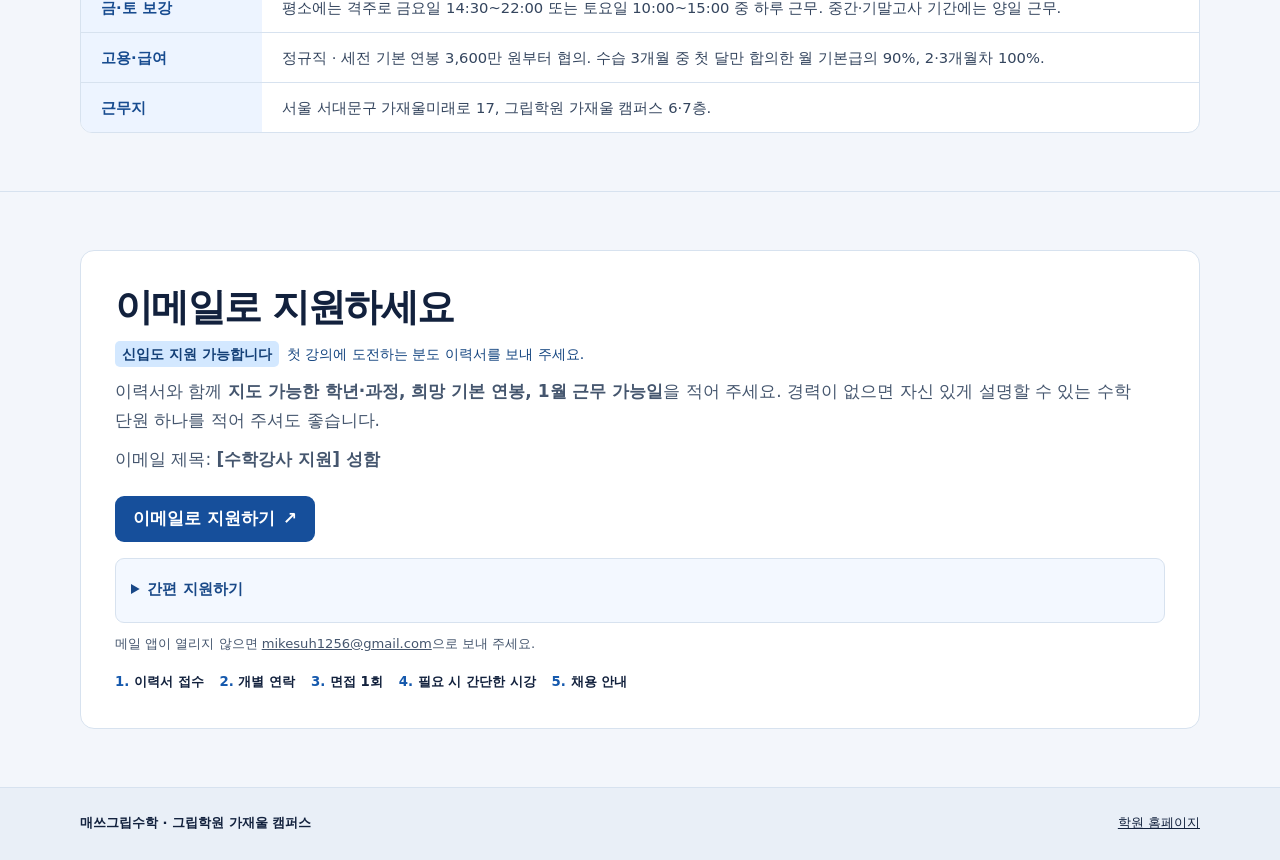
==== commit 3f314e06: "Reorder authentic campus and classroom recruiting photographs" ====
--- a/recruit/index.html
+++ b/recruit/index.html
@@ -5,7 +5,7 @@
 <main id="main"><div class="hero"><div class="wrap split"><div><p class="kicker">매쓰그립수학 · 가재울 캠퍼스 · 정규직 채용</p><h1>초·중등 수학 <span>선생님을 모십니다</span></h1><p class="lead">아이들이 답을 맞히는 데서 그치지 않고, 왜 그렇게 풀었는지 자기 말과 글로 설명하도록 가르칩니다. 학생이 막힌 지점을 찾아 다시 풀어보게 이끌어 주실 분이라면 첫 강의여도 환영합니다.</p>
 <ul class="hero-facts" aria-label="채용 핵심 조건"><li><strong>초3~중3</strong><span>개념·문제풀이와 중등 내신</span></li><li><strong>한 반 최대 6명</strong><span>학생별 풀이와 오답 지도</span></li><li><strong>첫 한 달</strong><span>부원장·부장 입사 지원</span></li><li><strong>정규직</strong><span>2027년 1월 근무 시작</span></li></ul>
 <p class="welcome"><strong>신입도 지원 가능합니다</strong><span>강의 경력은 지원 필수 조건이 아닙니다.</span></p>
-<a class="cta" href="mailto:mikesuh1256@gmail.com?subject=%5B%EC%88%98%ED%95%99%EA%B0%95%EC%82%AC%20%EC%A7%80%EC%9B%90%5D%20%EC%84%B1%ED%95%A8">이메일로 지원하기 <span aria-hidden="true">↗</span></a> <a class="method" href="#apply">지원 방법 보기 ↓</a></div><div class="hero-visuals has-teacher"><figure class="hero-media"><img src="/recruit/_assets/classroom-electronic-board.webp" alt="전자칠판과 개별 책상이 있는 가재울 캠퍼스 교실 전경" fetchpriority="high"><figcaption>전자칠판과 책상 배치가 보이는 가재울 캠퍼스 교실</figcaption></figure><figure class="hero-media teacher-visual"><img src="/recruit/_assets/math-teacher-lesson.webp" alt="가재울 교실에서 수학 선생님이 전자칠판으로 도형을 설명하는 모습" width="1199" height="675"><figcaption>전자칠판으로 도형을 설명하는 수업 · 얼굴 가림</figcaption></figure></div></div></div>
+<a class="cta" href="mailto:mikesuh1256@gmail.com?subject=%5B%EC%88%98%ED%95%99%EA%B0%95%EC%82%AC%20%EC%A7%80%EC%9B%90%5D%20%EC%84%B1%ED%95%A8">이메일로 지원하기 <span aria-hidden="true">↗</span></a> <a class="method" href="#apply">지원 방법 보기 ↓</a></div><div class="hero-visuals reception-layout"><figure class="hero-media"><img src="/recruit/_assets/academy-reception.webp" alt="매쓰그립수학과 잉그립영어 간판이 보이는 가재울 캠퍼스 안내 데스크" width="1150" height="647" fetchpriority="high"><figcaption>매쓰그립수학·잉그립영어 가재울 캠퍼스 안내 데스크</figcaption></figure><figure class="hero-media"><img src="/recruit/_assets/classroom-electronic-board.webp" alt="전자칠판과 개별 책상이 있는 가재울 캠퍼스 교실 전경" width="1400" height="788"><figcaption>전자칠판과 책상 배치가 보이는 가재울 캠퍼스 교실</figcaption></figure></div></div></div>
 
 <section class="section" aria-labelledby="work-title"><div class="wrap"><h2 id="work-title">어떤 수업을 맡나요?</h2><div class="stack">
 <article class="tile"><h3>초3~중3 수학과 중등 내신</h3><p>개념·문제풀이와 중등 내신을 지도합니다. 학생이 풀이를 쓰고 설명하게 하고, 틀린 문제는 무엇을 놓쳤는지 짚어 다시 풀게 합니다. 반당 최대 6명, 선생님 한 분의 담당 학생은 약 25명입니다.</p></article>
@@ -23,7 +23,7 @@
 <article class="tile"><p class="type">교재와 노트</p><h3>매번 처음부터 자료를 만들 필요는 없습니다</h3><p>학원에서 교재·내신 자료와 풀이노트·오답노트·바인더를 제공합니다. 기존 수업 자료를 바탕으로 예제와 설명을 준비할 수 있습니다.</p></article>
 <article class="tile"><p class="type">학습 기록</p><h3>진도와 숙제·피드백은 한곳에 기록합니다</h3><p>학원 프로그램에 학생별 진도, 숙제, 피드백을 기록하고, 월 1회 학부모 안내 때 활용합니다.</p></article>
 <article class="tile"><p class="type">첫 한 달</p><h3>부원장과 부장이 함께 돕습니다</h3><p>입사 첫 한 달은 기존 교재 활용, 수업 준비, 진도 기록 방법을 하나씩 안내합니다. 수업에서 어떤 예를 들고 어떻게 설명할지는 선생님의 판단을 존중합니다.</p></article>
-</div><figure class="detail-media support-photo"><img src="/recruit/_assets/classroom-whiteboard.webp" alt="화이트보드와 프로젝터 스크린, 책상이 있는 가재울 캠퍼스 빈 교실" loading="lazy"><figcaption>가재울 캠퍼스 교실. 전자칠판이나 프로젝터로 문제와 풀이를 띄워 설명할 수 있습니다.</figcaption></figure></div><figure class="note-guide"><a href="/recruit/_assets/notebook-writing-guide.webp" aria-label="학원에서 제공하는 풀이노트 작성 안내 크게 보기"><img src="/recruit/_assets/notebook-writing-guide.webp" alt="문제를 적고 풀이 과정을 정리하는 순서를 담은 풀이노트 작성 안내" loading="lazy"></a><figcaption>학원에서 제공하는 풀이노트 작성 안내</figcaption></figure></div></section>
+</div><div class="support-visuals"><figure class="detail-media support-photo"><img src="/recruit/_assets/classroom-whiteboard.webp" alt="화이트보드와 프로젝터 스크린, 책상이 있는 가재울 캠퍼스 빈 교실" loading="lazy"><figcaption>가재울 캠퍼스 교실. 전자칠판이나 프로젝터로 문제와 풀이를 띄워 설명할 수 있습니다.</figcaption></figure><figure class="detail-media support-photo support-lesson"><img src="/recruit/_assets/math-teacher-lesson.webp" alt="가재울 교실에서 수학 선생님이 전자칠판으로 도형을 설명하는 모습" width="1199" height="675" loading="lazy"><figcaption>전자칠판으로 도형을 설명하는 수업 · 얼굴 가림</figcaption></figure></div></div><figure class="note-guide"><a href="/recruit/_assets/notebook-writing-guide.webp" aria-label="학원에서 제공하는 풀이노트 작성 안내 크게 보기"><img src="/recruit/_assets/notebook-writing-guide.webp" alt="문제를 적고 풀이 과정을 정리하는 순서를 담은 풀이노트 작성 안내" loading="lazy"></a><figcaption>학원에서 제공하는 풀이노트 작성 안내</figcaption></figure></div></section>
 
 <section class="section" aria-labelledby="qual-title"><div class="wrap"><h2 id="qual-title">지원 자격과 우대 조건</h2><div class="stack"><article class="tile"><h3>지원 자격</h3><p>수학을 정확히 이해하고 학생 눈높이에 맞춰 설명할 수 있는 분. 채용 시 필요한 자격과 서류는 별도로 확인합니다.</p></article><article class="tile"><h3>우대 조건</h3><ul><li>수학 전공 또는 수학 지도 경력 1년 이상</li><li>수학 지도 경력 5년 이상은 우선 검토</li></ul></article></div></div></section>
 
--- a/recruit/_assets/recruit.css
+++ b/recruit/_assets/recruit.css
@@ -39,3 +39,5 @@
 .preview-official-visual{display:grid;place-items:center;padding:10px;background:#e8f1fc;aspect-ratio:16/9}.preview-official-visual img{width:min(81%,255px);max-height:85%;aspect-ratio:auto;object-fit:contain;object-position:center}
 .quick-grid textarea{display:block;width:100%;margin-top:4px;padding:8px 9px;min-height:78px;border:1px solid #9fb7d4;background:#fff;border-radius:6px;color:var(--ink);font-family:inherit;font-size:16px;resize:vertical}.quick-grid textarea:focus-visible{outline:3px solid #0e61ca;outline-offset:3px}
 .commute-map .map-visual{width:min(100%,850px);margin-inline:auto;object-fit:contain}
+.hero-visuals.reception-layout{grid-template-columns:repeat(2,minmax(0,1fr));align-items:start;gap:10px}.hero-visuals.reception-layout img{aspect-ratio:16/9;object-fit:contain;object-position:center}.hero-visuals.reception-layout figcaption{font-size:.71rem;line-height:1.46}.support-visuals{display:grid;gap:12px}.support-lesson img{aspect-ratio:16/9;object-fit:contain;object-position:center}
+@media(max-width:700px){.hero-visuals.reception-layout{grid-template-columns:minmax(0,1fr);gap:10px}}
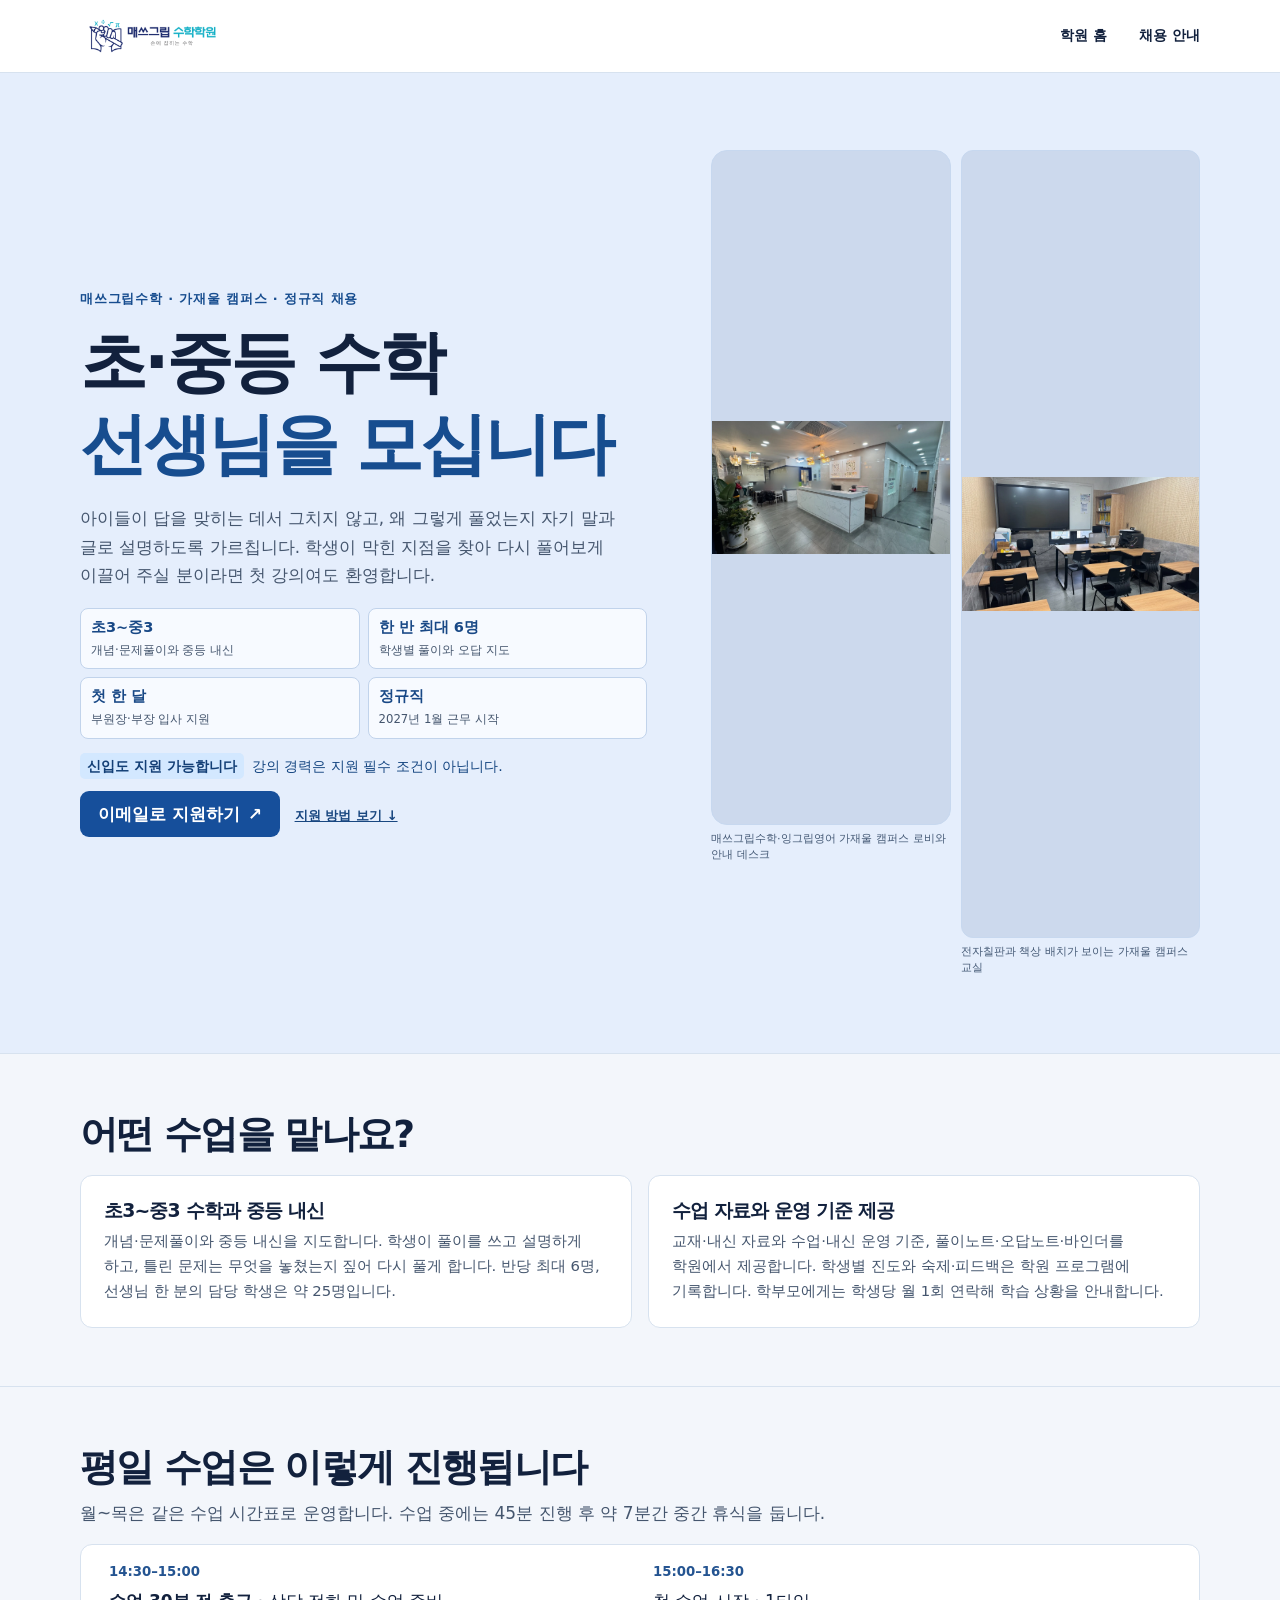
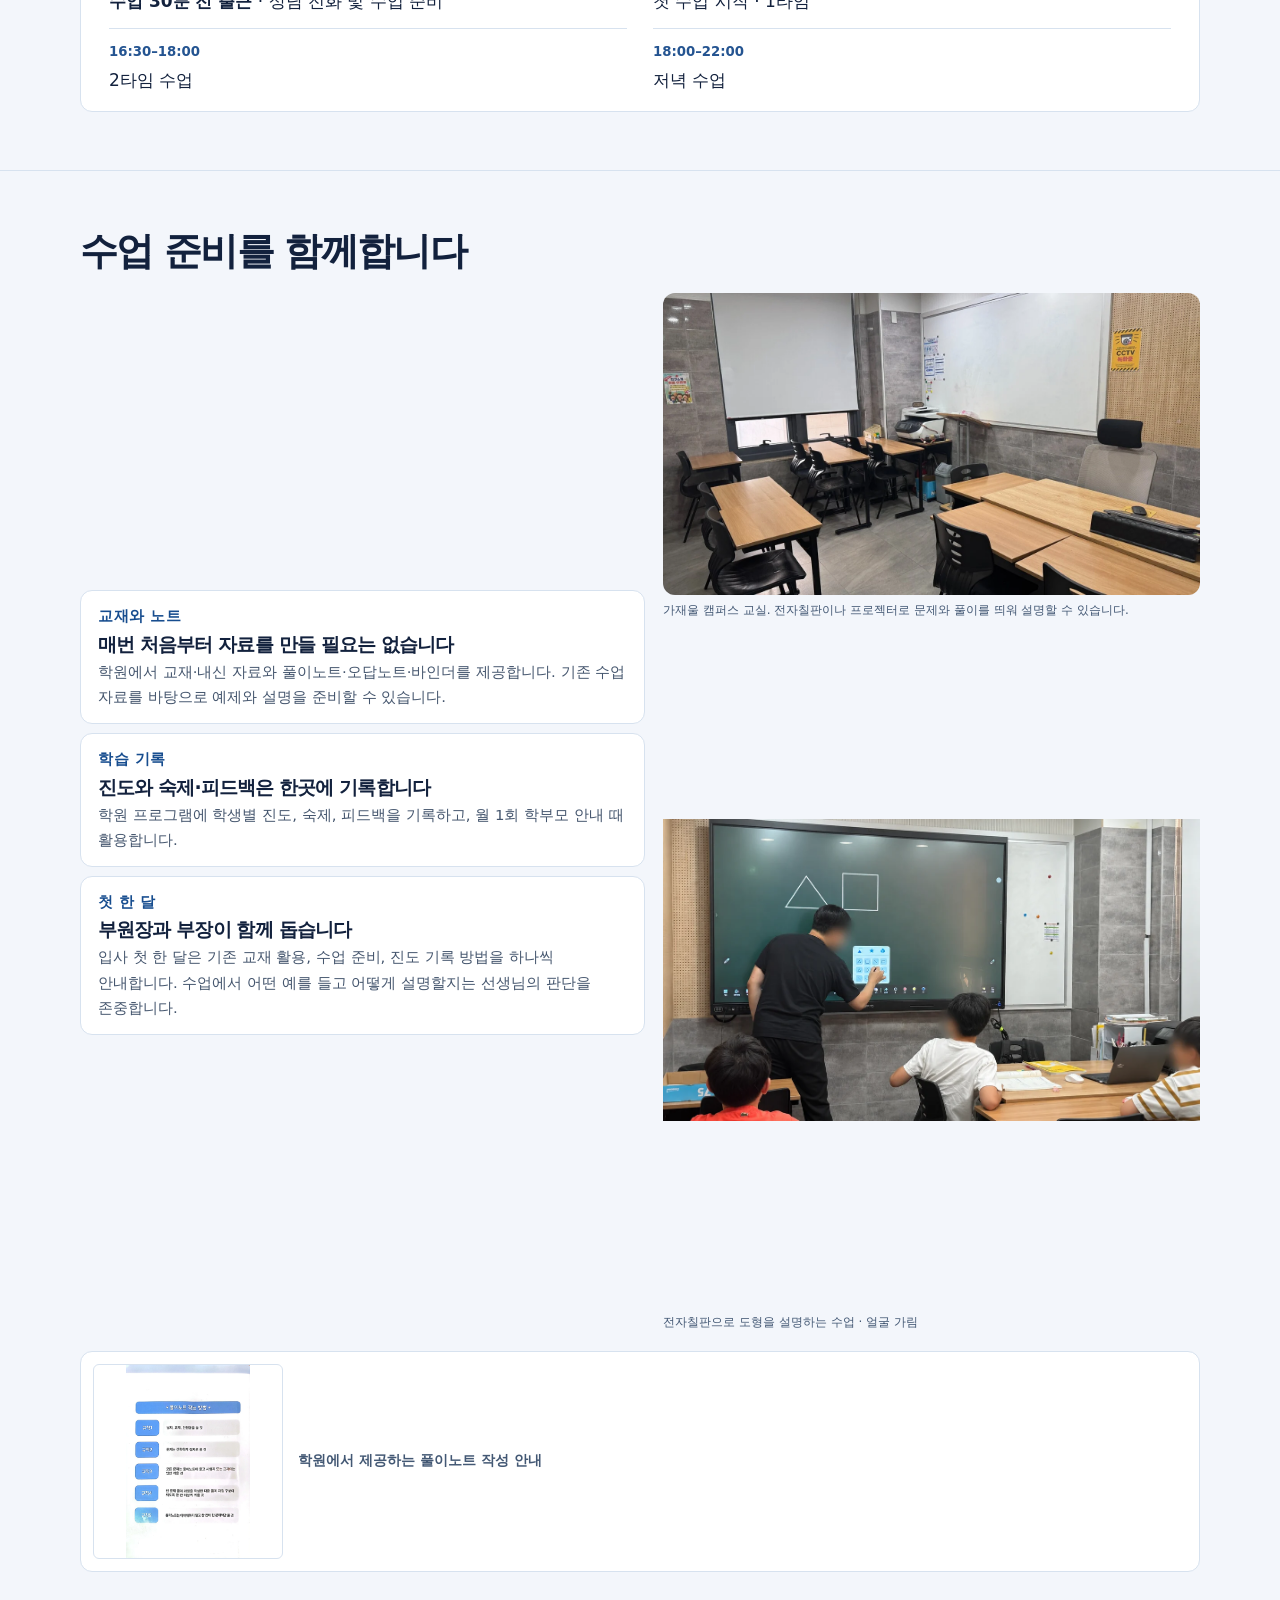
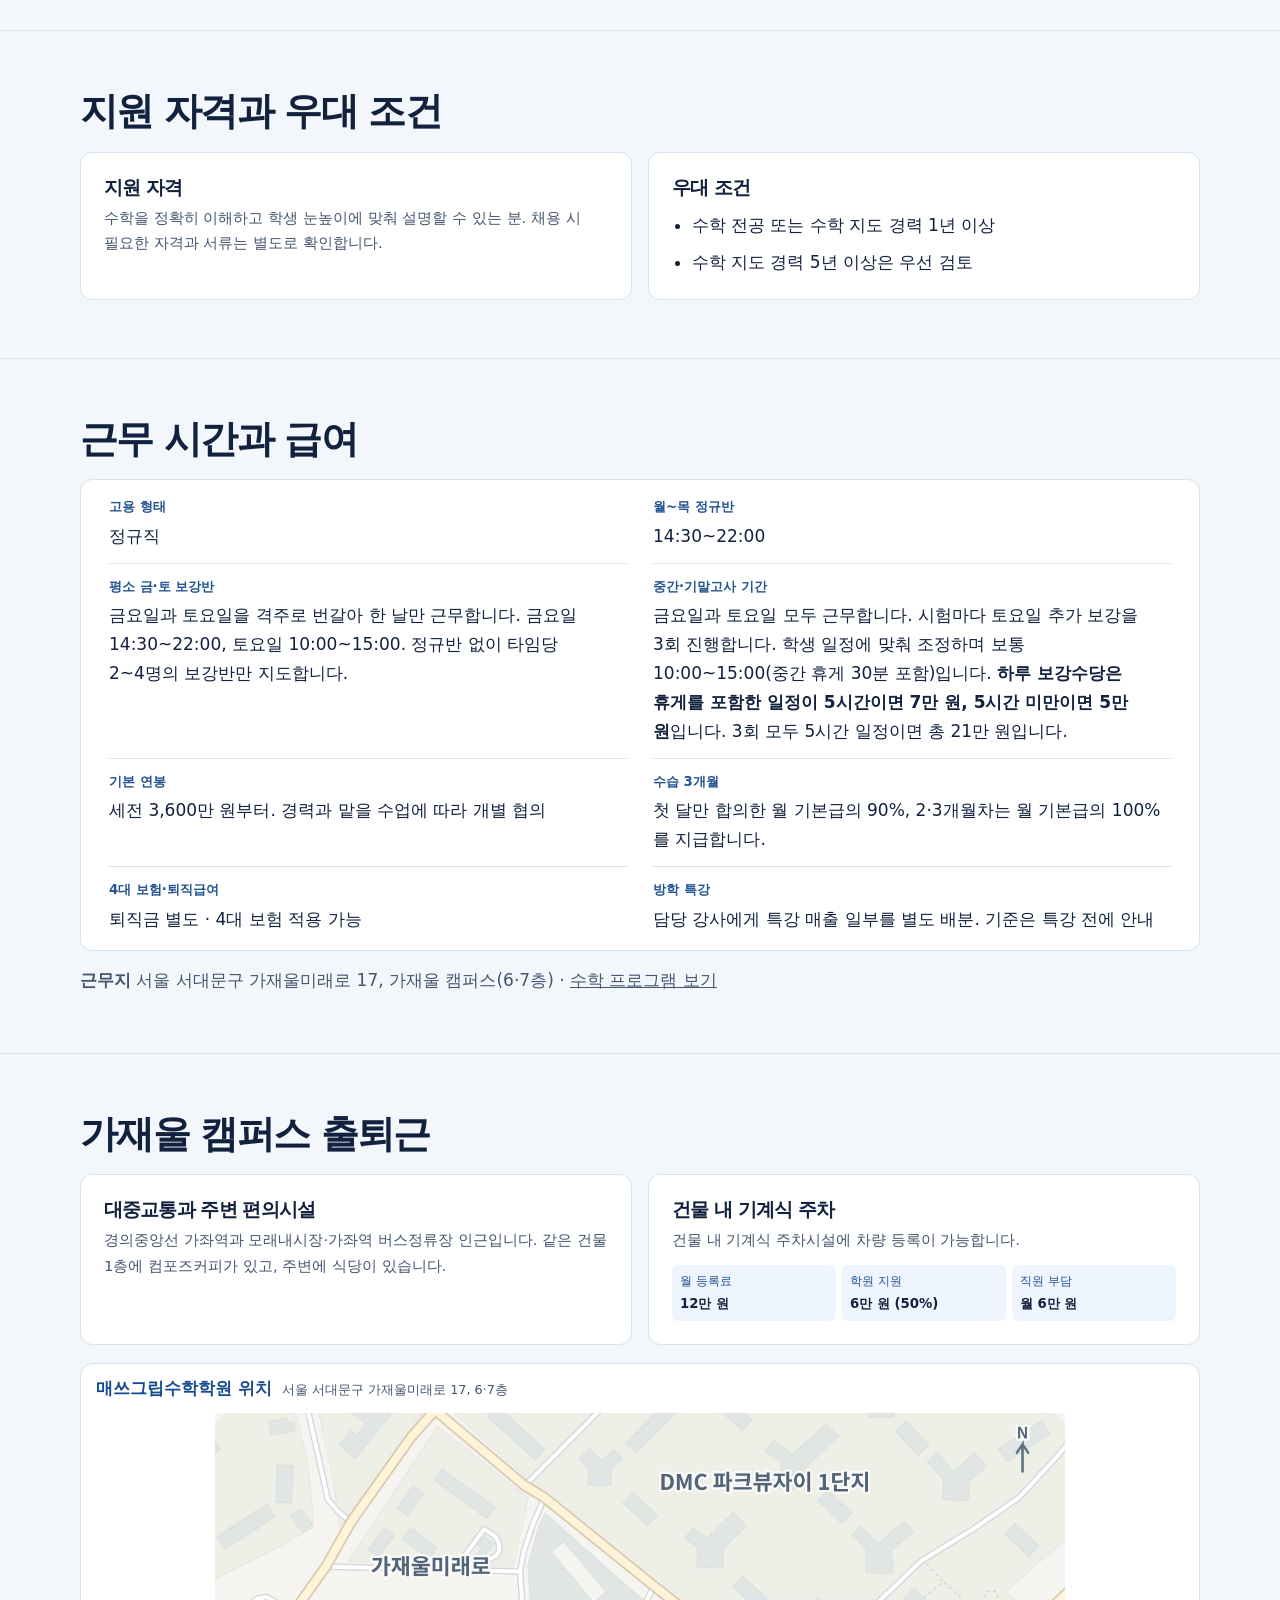
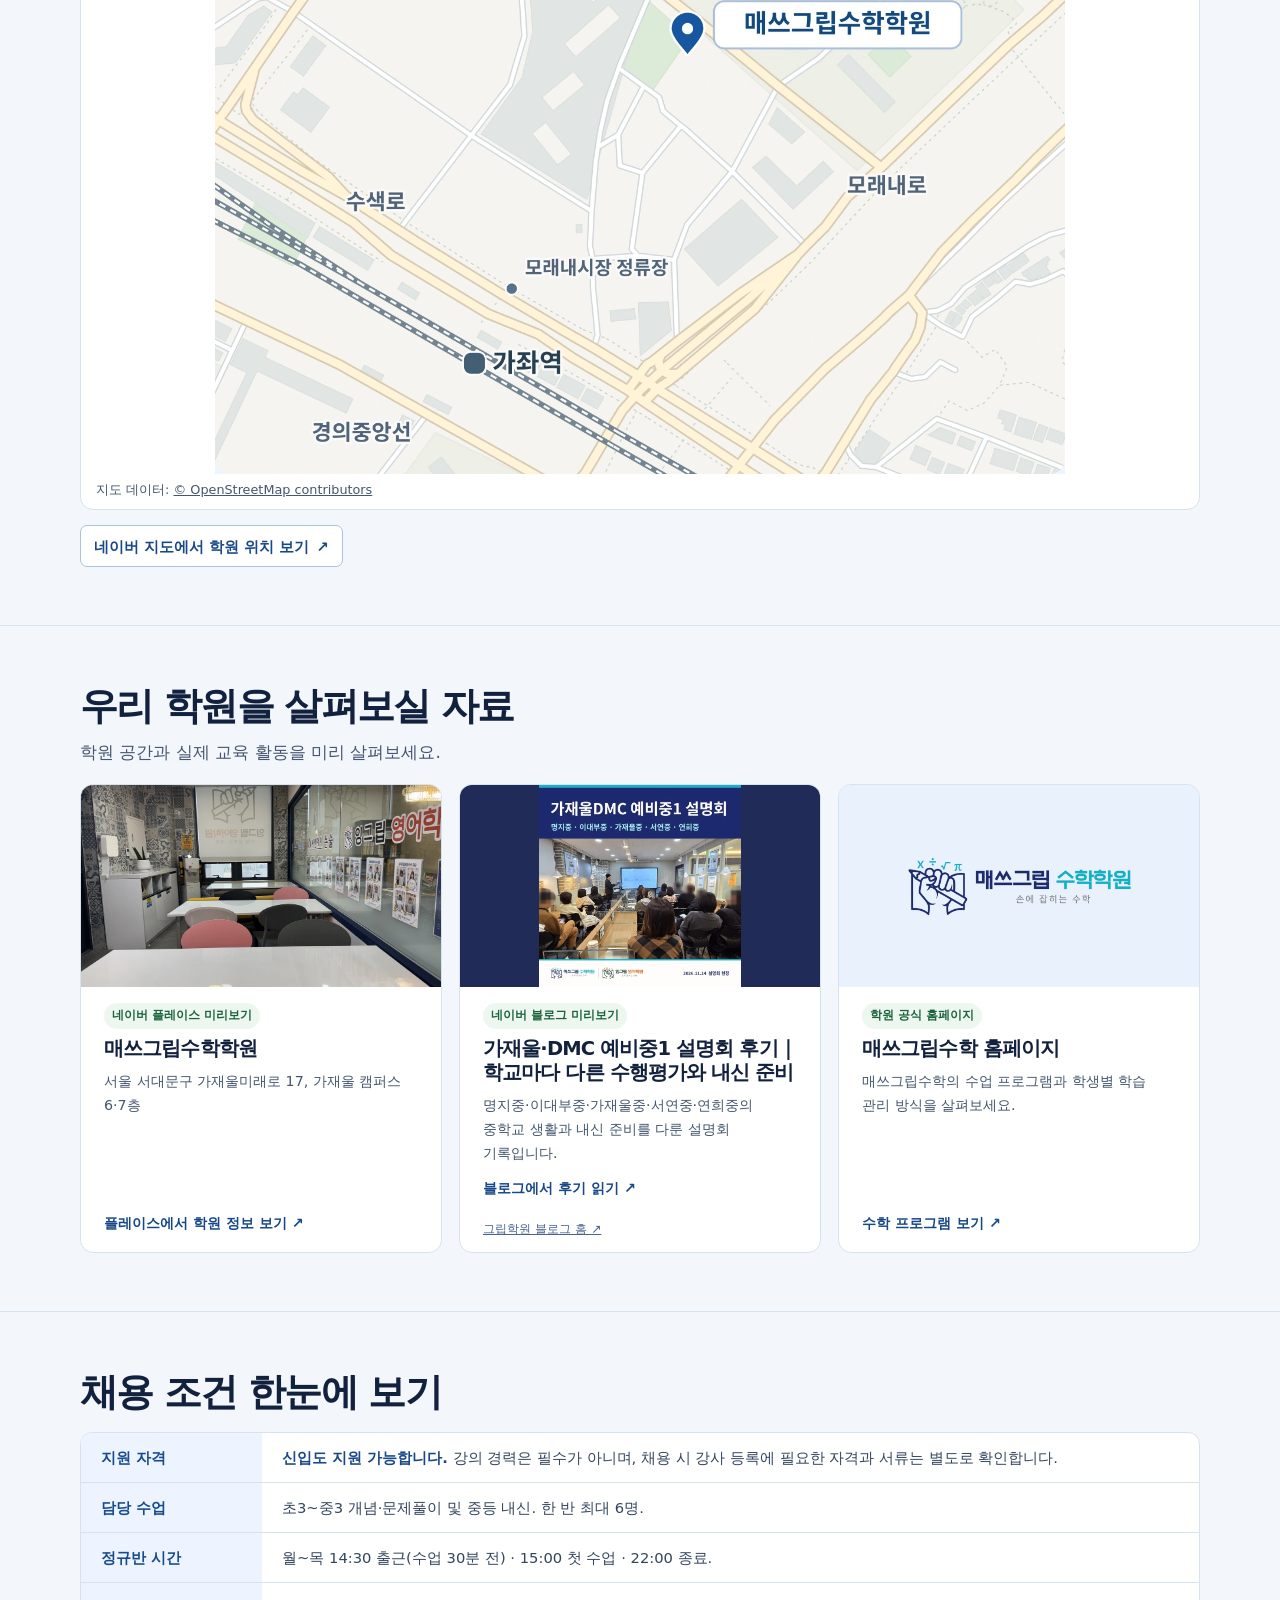
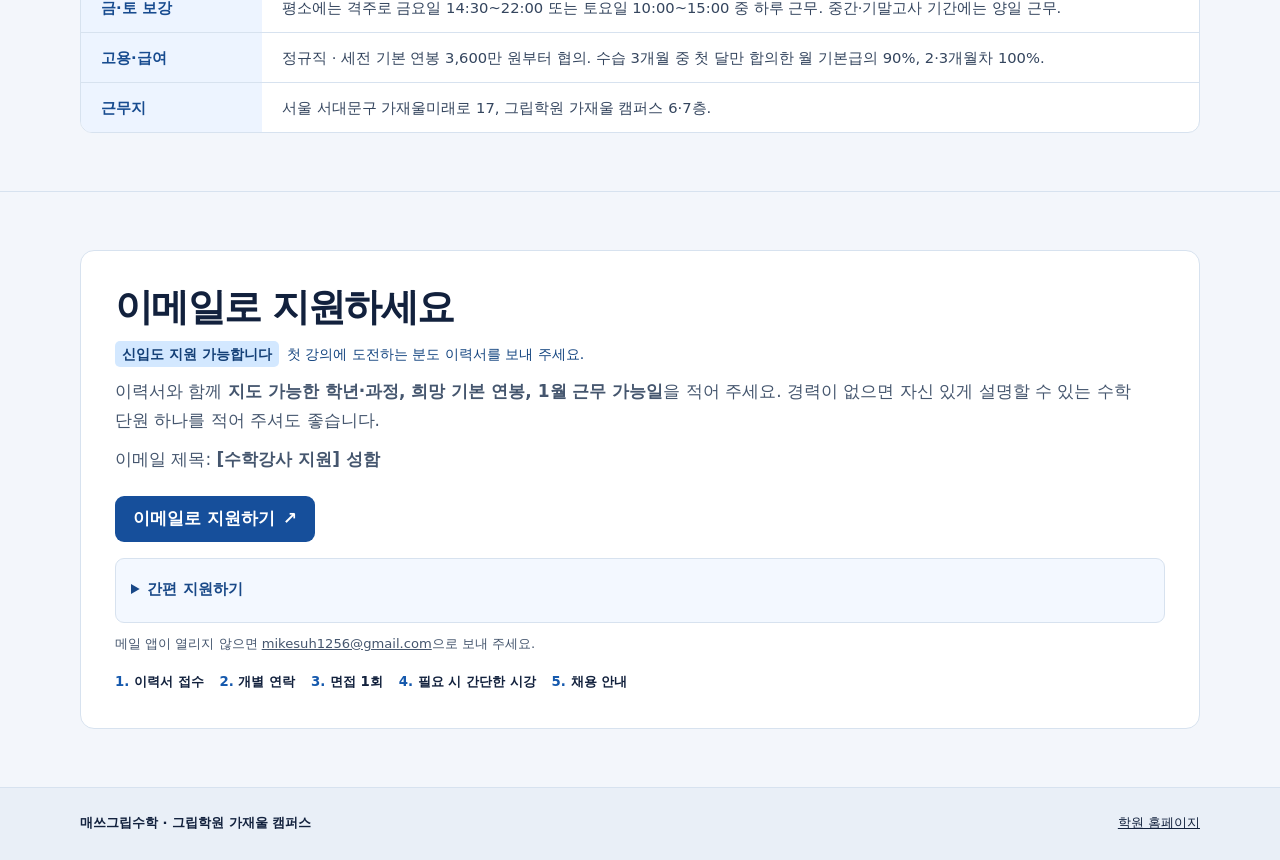
==== commit 40ab0545: "Use updated wide reception photo for recruiting" ====
--- a/recruit/index.html
+++ b/recruit/index.html
@@ -5,7 +5,7 @@
 <main id="main"><div class="hero"><div class="wrap split"><div><p class="kicker">매쓰그립수학 · 가재울 캠퍼스 · 정규직 채용</p><h1>초·중등 수학 <span>선생님을 모십니다</span></h1><p class="lead">아이들이 답을 맞히는 데서 그치지 않고, 왜 그렇게 풀었는지 자기 말과 글로 설명하도록 가르칩니다. 학생이 막힌 지점을 찾아 다시 풀어보게 이끌어 주실 분이라면 첫 강의여도 환영합니다.</p>
 <ul class="hero-facts" aria-label="채용 핵심 조건"><li><strong>초3~중3</strong><span>개념·문제풀이와 중등 내신</span></li><li><strong>한 반 최대 6명</strong><span>학생별 풀이와 오답 지도</span></li><li><strong>첫 한 달</strong><span>부원장·부장 입사 지원</span></li><li><strong>정규직</strong><span>2027년 1월 근무 시작</span></li></ul>
 <p class="welcome"><strong>신입도 지원 가능합니다</strong><span>강의 경력은 지원 필수 조건이 아닙니다.</span></p>
-<a class="cta" href="mailto:mikesuh1256@gmail.com?subject=%5B%EC%88%98%ED%95%99%EA%B0%95%EC%82%AC%20%EC%A7%80%EC%9B%90%5D%20%EC%84%B1%ED%95%A8">이메일로 지원하기 <span aria-hidden="true">↗</span></a> <a class="method" href="#apply">지원 방법 보기 ↓</a></div><div class="hero-visuals reception-layout"><figure class="hero-media"><img src="/recruit/_assets/academy-reception.webp" alt="매쓰그립수학과 잉그립영어 간판이 보이는 가재울 캠퍼스 안내 데스크" width="1150" height="647" fetchpriority="high"><figcaption>매쓰그립수학·잉그립영어 가재울 캠퍼스 안내 데스크</figcaption></figure><figure class="hero-media"><img src="/recruit/_assets/classroom-electronic-board.webp" alt="전자칠판과 개별 책상이 있는 가재울 캠퍼스 교실 전경" width="1400" height="788"><figcaption>전자칠판과 책상 배치가 보이는 가재울 캠퍼스 교실</figcaption></figure></div></div></div>
+<a class="cta" href="mailto:mikesuh1256@gmail.com?subject=%5B%EC%88%98%ED%95%99%EA%B0%95%EC%82%AC%20%EC%A7%80%EC%9B%90%5D%20%EC%84%B1%ED%95%A8">이메일로 지원하기 <span aria-hidden="true">↗</span></a> <a class="method" href="#apply">지원 방법 보기 ↓</a></div><div class="hero-visuals reception-layout"><figure class="hero-media"><img src="/recruit/_assets/academy-reception.webp" alt="매쓰그립수학과 잉그립영어 간판, 안내 데스크와 복도가 보이는 가재울 캠퍼스 로비 전경" width="1200" height="675" fetchpriority="high"><figcaption>매쓰그립수학·잉그립영어 가재울 캠퍼스 로비와 안내 데스크</figcaption></figure><figure class="hero-media"><img src="/recruit/_assets/classroom-electronic-board.webp" alt="전자칠판과 개별 책상이 있는 가재울 캠퍼스 교실 전경" width="1400" height="788"><figcaption>전자칠판과 책상 배치가 보이는 가재울 캠퍼스 교실</figcaption></figure></div></div></div>
 
 <section class="section" aria-labelledby="work-title"><div class="wrap"><h2 id="work-title">어떤 수업을 맡나요?</h2><div class="stack">
 <article class="tile"><h3>초3~중3 수학과 중등 내신</h3><p>개념·문제풀이와 중등 내신을 지도합니다. 학생이 풀이를 쓰고 설명하게 하고, 틀린 문제는 무엇을 놓쳤는지 짚어 다시 풀게 합니다. 반당 최대 6명, 선생님 한 분의 담당 학생은 약 25명입니다.</p></article>
